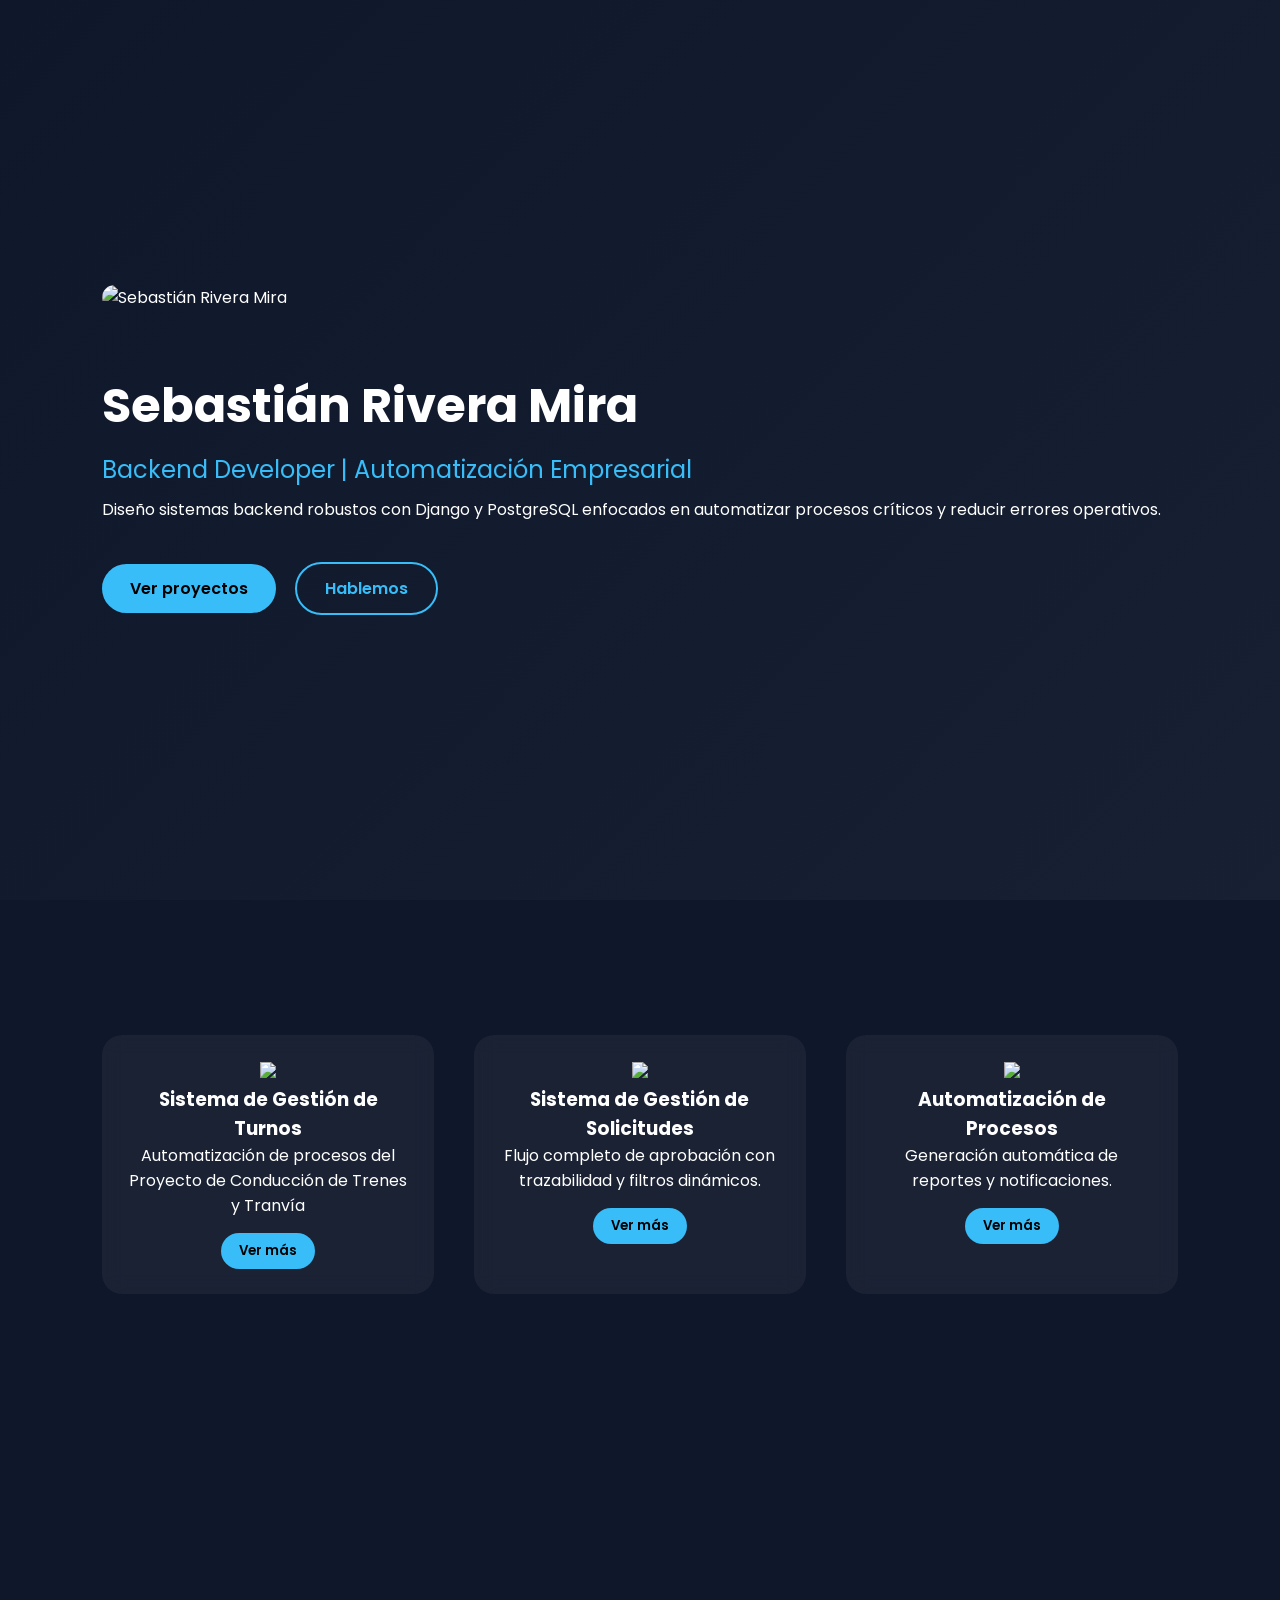
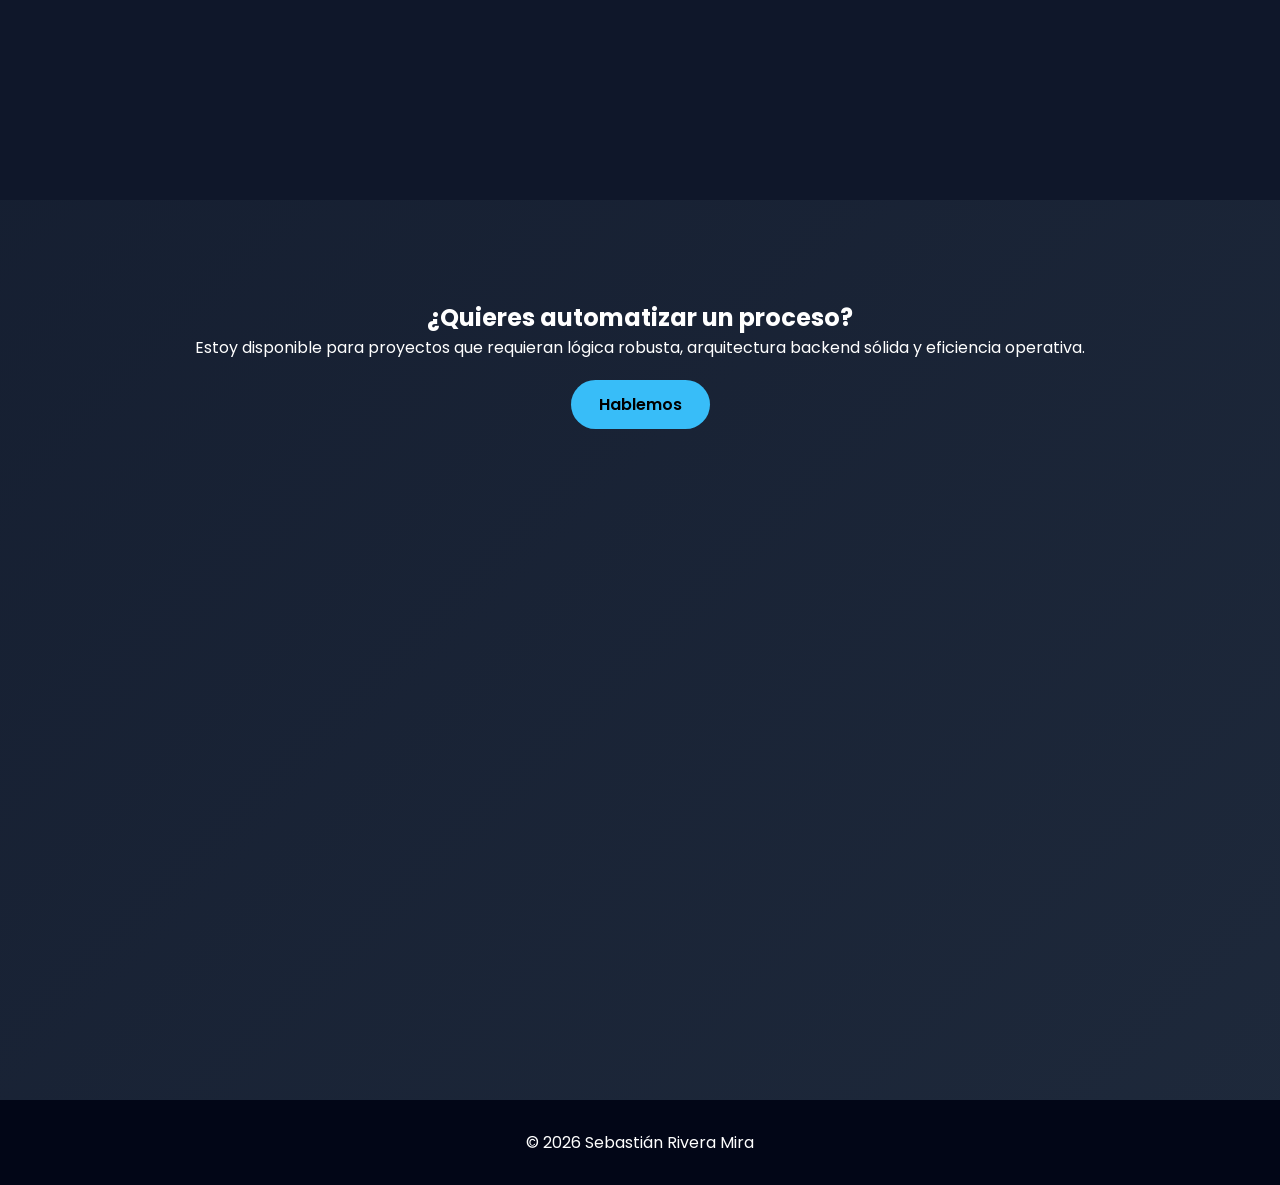
==== index.html @ 156daa4f "Cambio de descripción en los modales y nuevas images." ====
<!DOCTYPE html>
<html lang="es">
<head>
<meta charset="UTF-8">
<meta name="viewport" content="width=device-width, initial-scale=1.0">
<meta name="google" content="notranslate">
<link rel="icon" type="image/x-icon" href="https://raw.githubusercontent.com/srivera227/Portafolio/refs/heads/main/images/favicon.jpg">
<title>Sebastián Rivera Mira | Backend Developer</title>
<link href="https://fonts.googleapis.com/css2?family=Poppins:wght@300;400;600;700&display=swap" rel="stylesheet">
<link rel="stylesheet" href="style.css">
</head>
<body>

  <!-- FONDO DE PARTÍCULAS -->
<div class="particles">
  <span class="point"></span><span class="point"></span><span class="point"></span>
  <span class="point"></span><span class="point"></span><span class="point"></span>
  <span class="point"></span><span class="point"></span><span class="point"></span>
  <span class="point"></span><span class="point"></span><span class="point"></span>
  <span class="point"></span>
  
</div>


<!-- HERO -->
<section class="hero">
  <div class="hero-content">

    <div class="hero-image reveal">
      <img src="https://raw.githubusercontent.com/srivera227/Portafolio/refs/heads/main/images/fotoPerfil.jpeg" alt="Sebastián Rivera Mira">
    </div>

    <div class="hero-text reveal">
      <h1>Sebastián Rivera Mira</h1>
      <h2>Backend Developer | Automatización Empresarial</h2>

      <p>
        Diseño sistemas backend robustos con Django y PostgreSQL
        enfocados en automatizar procesos críticos y reducir errores operativos.
      </p>

      <div class="stack">
            <img src="https://upload.wikimedia.org/wikipedia/commons/thumb/c/c3/Python-logo-notext.svg/250px-Python-logo-notext.svg.png" alt="" >
            <img src="https://upload.wikimedia.org/wikipedia/en/thumb/3/30/Java_programming_language_logo.svg/250px-Java_programming_language_logo.svg.png" alt="">
           <img src="https://upload.wikimedia.org/wikipedia/commons/thumb/2/29/Postgresql_elephant.svg/960px-Postgresql_elephant.svg.png" alt="" >
            <img src="https://upload.wikimedia.org/wikipedia/commons/thumb/9/99/Unofficial_JavaScript_logo_2.svg/330px-Unofficial_JavaScript_logo_2.svg.png" alt="" >
           <img src="https://upload.wikimedia.org/wikipedia/commons/thumb/6/61/HTML5_logo_and_wordmark.svg/250px-HTML5_logo_and_wordmark.svg.png" alt="">
           <img src="https://upload.wikimedia.org/wikipedia/commons/thumb/a/ab/Official_CSS_Logo.svg/120px-Official_CSS_Logo.svg.png" alt="" >
           <img src="https://upload.wikimedia.org/wikipedia/commons/thumb/f/fa/Microsoft_Azure.svg/120px-Microsoft_Azure.svg.png" alt="" >
      </div>

      <div class="hero-buttons">
        <a href="#proyectos" class="btn">Ver proyectos</a>
        <a href="#contacto" class="btn btn-outline">Hablemos</a>
      </div>
    </div>

  </div>
</section>

<!-- PROYECTOS -->
<section id="proyectos" class="projects">
  <div class="logoFundacion">
    <img src="https://raw.githubusercontent.com/srivera227/Portafolio/refs/heads/main/images/fundacion.png" alt="">
  </div>

  <div class="projects-grid">

    <div class="project-card reveal">
      <div class="image-wrapper">
        <img src="https://raw.githubusercontent.com/srivera227/Portafolio/refs/heads/main/images/0.png">
      </div>
      <h3>Sistema de Gestión de Turnos</h3>
      <p>Automatización de procesos del Proyecto de Conducción de Trenes y Tranvía</p>
      <button class="btn-small"
        onclick="openProject1()">
        Ver más
      </button>
    </div>

    <div class="project-card reveal">
      <div class="image-wrapper">
        <img src="https://raw.githubusercontent.com/srivera227/Portafolio/refs/heads/main/images/4.png">
      </div>
      <h3>Sistema de Gestión de Solicitudes</h3>
      <p>Flujo completo de aprobación con trazabilidad y filtros dinámicos.</p>
      <button class="btn-small"
        onclick="openModal(
        'Sistema de Solicitudes Internas',
        'Plataforma con estados automatizados, historial de cambios, validaciones backend y optimización de consultas en PostgreSQL.')">
        Ver más
      </button>
    </div>

    <div class="project-card reveal">
      <div class="image-wrapper">
        <img src="https://raw.githubusercontent.com/srivera227/Portafolio/refs/heads/main/images/5.png">
      </div>
      <h3>Automatización de Procesos</h3>
      <p>Generación automática de reportes y notificaciones.</p>
      <button class="btn-small"
        onclick="openModal(
        'Automatización de Reportes',
        'Generación de archivos Excel automatizados, envío de correos masivos y notificaciones WhatsApp integradas vía API.')">
        Ver más
      </button>
    </div>

  </div>
</section>

<!-- CONTACTO -->
<section id="contacto" class="contact">
  <h2 class="reveal">¿Quieres automatizar un proceso?</h2>
  <p class="reveal">
    Estoy disponible para proyectos que requieran lógica robusta,
    arquitectura backend sólida y eficiencia operativa.
  </p>
  <a href="sbastianpp@gmail.com" class="btn reveal">Hablemos</a>
</section>

<footer>
  © 2026 Sebastián Rivera Mira
</footer>

<!-- MODAL -->
<div id="modal" class="modal">
  <div class="modal-content">
    <span class="close" onclick="closeModal()">&times;</span>
    <h3 id="modal-title"></h3>
    <p id="modal-text"></p>
  </div>
</div>

<script src="script.js"></script>
</body>
</html>
---- style.css ----
*{
  margin:0;
  padding:0;
  box-sizing:border-box;
  font-family:'Poppins',sans-serif;
}

html {
  scroll-behavior: smooth;
}

body{
  background:linear-gradient(135deg,#0f172a,#1e293b);
  color:white;
  scroll-behavior:smooth;
}

section{
    min-height: 100vh;
  /*display: flex; */
  flex-direction: column;
  justify-content: center;
  padding:100px 8%;
}

/* ================= FONDO DE PARTÍCULAS ================= */
.particles{
  position:fixed;
  inset:0;
  z-index:-1;
  overflow:hidden;
}
.particles .point{
  position:absolute;
  bottom:-10px;
  width:2px;
  height:2px;
  background:#5eafd4;
  border-radius:50%;
  opacity:.6;
  box-shadow:0 0 6px rgb(245, 243, 243);
  animation:
    floating-points linear infinite,
    starTwinkle ease-in-out infinite;
}
@keyframes floating-points{
  0%{transform:translateY(0);opacity:1}
  80%{opacity:.6}
  100%{transform:translateY(-120vh);opacity:0}
}

@keyframes starTwinkle{
  0%,100%{
    opacity:.4;
    box-shadow:
      0 0 4px rgba(255,255,255,.4);
  }
  50%{
    opacity:1;
    box-shadow:
      0 0 6px rgba(255,255,255,1),
      0 0 14px rgba(96,165,250,.8),
      0 0 22px rgba(37,99,235,.6);
  }
}
  45%{
    opacity:1;
    transform:scale(1.6);
    box-shadow:
      0 0 8px rgba(255,255,255,1),
      0 0 18px rgba(96,165,250,.9),
      0 0 28px rgba(37,99,235,.6);
  }
  100%{
    opacity:.3;
    transform:scale(.9);
    box-shadow:
      0 0 3px rgba(255,255,255,.5),
      0 0 6px rgba(96,165,250,.3);
  }
}
  50%{filter:brightness(1.8)}
}
  80%{opacity:.4}
  100%{transform:translateY(-120vh);opacity:0}
}

/* Distribución orgánica */
.particles .point:nth-child(1){left:5%;animation-duration:18s}
.particles .point:nth-child(2){left:12%;animation-duration:22s;opacity:.6}
.particles .point:nth-child(3){left:20%;animation-duration:20s}
.particles .point:nth-child(4){left:28%;animation-duration:26s;opacity:.5}
.particles .point:nth-child(5){left:35%;animation-duration:19s}
.particles .point:nth-child(6){left:42%;animation-duration:24s;opacity:.7}
.particles .point:nth-child(7){left:50%;animation-duration:21s}
.particles .point:nth-child(8){left:58%;animation-duration:27s;opacity:.6}
.particles .point:nth-child(9){left:65%;animation-duration:23s}
.particles .point:nth-child(10){left:72%;animation-duration:20s}
.particles .point:nth-child(11){left:80%;animation-duration:25s;opacity:.5}
.particles .point:nth-child(12){left:88%;animation-duration:22s}
.particles .point:nth-child(13){left:95%;animation-duration:28s;opacity:.6}

.stack {
    display: flex;
    gap: 20px;
    justify-content: left;
    align-items: center;
    margin-top: 20px;
}

.stack img {
    width: 30px;
    transition: all 0.4s ease;
    
    animation: float 3s ease-in-out infinite;
}

/* Efecto hover elegante */
.stack img:hover {
    transform: translateY(-8px) scale(1.15);
    filter: grayscale(0%);
}

/* Glow individual por tecnología */
.stack img:nth-child(1):hover {
    filter: drop-shadow(0 0 10px #3776AB); /* Python */
}

.stack img:nth-child(2):hover {
    filter: drop-shadow(0 0 10px #caa70c); /* Java */
}

.stack img:nth-child(3):hover {
    filter: drop-shadow(0 0 10px #336791); /* PostgreSQL */
}

.stack img:nth-child(4):hover {
    filter: drop-shadow(0 0 10px #dfd118); /* Javascript */
}

.stack img:nth-child(5):hover {
    filter: drop-shadow(0 0 10px #e34c26); /* HTML */
}

.stack img:nth-child(6):hover {
    filter: drop-shadow(0 0 10px #522cad); /* CSS */
}

.stack img:nth-child(7):hover {
    filter: drop-shadow(0 0 10px #7ed7dd); /* CSS */
}

/* Animación flotante suave */
@keyframes float {
    0% { transform: translateY(0px); }
    50% { transform: translateY(-5px); }
    100% { transform: translateY(0px); }
}

.hero{
  min-height:100vh;
  display:flex;
  align-items:center;
}

.hero-content{
  display:flex;
  gap:60px;
  align-items:center;
  flex-wrap:wrap;
}

.hero-image img{
  width:180px;
  border-radius:20px;
  transition:0.4s;
}

.hero-image img:hover{
  transform:scale(1.05) rotate(2deg);
}

.hero-text h1{
  font-size:48px;
}

.hero-text h2{
  margin:10px 0;
  font-weight:400;
  color:#38bdf8;
}

.btn{
  display:inline-block;
  margin-top:20px;
  padding:12px 28px;
  background:#38bdf8;
  border-radius:30px;
  color:black;
  text-decoration:none;
  font-weight:600;
  transition:0.3s;
}

.btn:hover{
  transform:translateY(-3px);
  box-shadow:0 10px 20px rgba(56,189,248,0.4);
}

.btn-outline{
  background:transparent;
  border:2px solid #38bdf8;
  color:#38bdf8;
  margin-left:15px;
}

.projects{
  background:#0f172a;
}

.logoFundacion{
  display: flex;
  justify-content: center;
  padding-bottom: 35px;
  
}

.logoFundacion img{
  width: 250px;
}

.section-title{
  text-align:center;
  margin-bottom:60px;
  font-size:36px;
}

.projects-grid{
  display:grid;
  grid-template-columns:repeat(auto-fit,minmax(280px,1fr));
  gap:40px;
}

.project-card{
  background:rgba(255,255,255,0.05);
  backdrop-filter:blur(10px);
  padding:25px;
  border-radius:20px;
  transition:0.4s;
  text-align:center;
}

.project-card:hover{
  transform:translateY(-10px);
  box-shadow:0 15px 30px rgba(0,0,0,0.4);
}

.image-wrapper{
  overflow:hidden;
  border-radius:15px;
}

.image-wrapper img{
  width:100%;
  transition:0.4s;
}

.project-card:hover img{
  transform:scale(1.1);
}

.btn-small{
  margin-top:15px;
  padding:8px 18px;
  border:none;
  background:#38bdf8;
  border-radius:20px;
  cursor:pointer;
  font-weight:600;
}

.contact{
  text-align:center;
}

footer{
  text-align:center;
  padding:30px;
  background:#020617;
}

/* FONDO OSCURO */
.modal {
  display: none;
  position: fixed;
  inset: 0;
  background: rgba(0,0,0,0);
  backdrop-filter: blur(8px);
  justify-content: center;
  align-items: center;
  z-index: 9999;
  padding: 40px;
  animation: fadeIn 0.3s ease;
}

/* CONTENIDO */
.modal-content {
  background: #0f172a;
  width: 100%;
  max-width: 900px;     /* 🔥 Ahora es grande */
  max-height: 90vh;     /* 🔥 Evita que se salga de pantalla */
  overflow-y: auto;     /* 🔥 Scroll interno si es necesario */
  padding: 40px;
  border-radius: 20px;
  position: relative;
  box-shadow: 0 20px 60px rgba(0,0,0,0.6);
  animation: scaleIn 0.3s ease;
}

/* IMÁGENES DENTRO DEL MODAL */
.modal-content img {
  width: 100%;
  border-radius: 15px;
  margin: 20px 0;
}

/* BOTÓN CERRAR */
.close {
  position: absolute;
  right: 25px;
  top: 20px;
  font-size: 28px;
  cursor: pointer;
  color: #aaa;
  transition: 0.3s;
}

.close:hover {
  color: #fff;
  transform: rotate(90deg);
}

/* ANIMACIONES */
@keyframes fadeIn {
  from {opacity:0}
  to {opacity:1}
}

@keyframes scaleIn {
  from {transform:scale(0.9); opacity:0}
  to {transform:scale(1); opacity:1}
}

.modal-gallery {
  display: grid;
  grid-template-columns: repeat(auto-fit, minmax(250px, 1fr));
  gap: 20px;
  margin-top: 20px;
}

.modal-gallery img {
  width: 100%;
  border-radius: 15px;
  cursor: pointer;
  transition: 0.4s ease;
}

.modal-gallery img:hover {
  transform: scale(1.05);
  box-shadow: 0 10px 30px rgba(0,0,0,0.5);
}

.slider {
  position: relative;
  margin-top: 25px;
  display: flex;
  align-items: center;
  justify-content: center;
}

.slider img {
  width: 100%;
  max-height: 500px;
  object-fit: contain;
  border-radius: 18px;
}

.slider button {
  position: absolute;
  background: rgba(0,0,0,0.6);
  border: none;
  color: white;
  font-size: 30px;
  padding: 10px 15px;
  cursor: pointer;
  border-radius: 50%;
  transition: 0.3s;
}

.slider button:hover {
  background: rgba(0,0,0,0.9);
}

.prev { left: 10px; }
.next { right: 10px; }
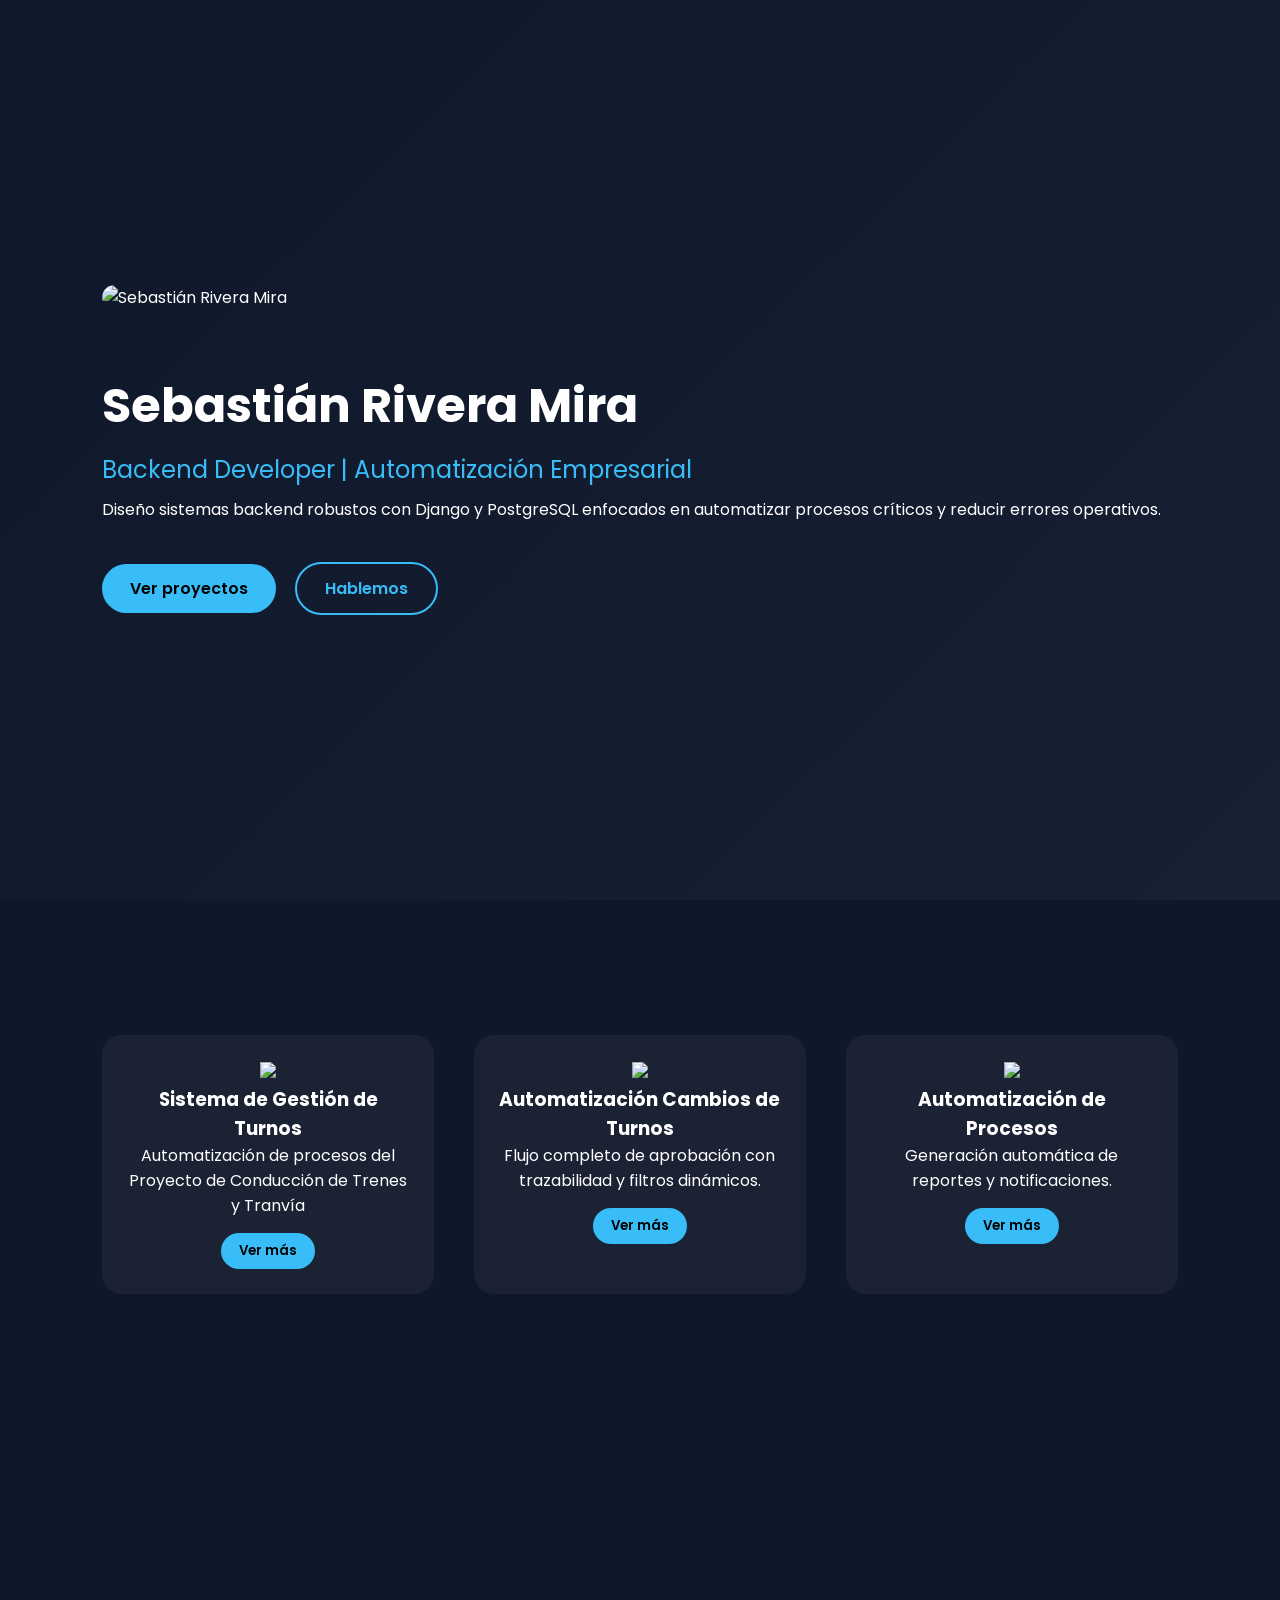
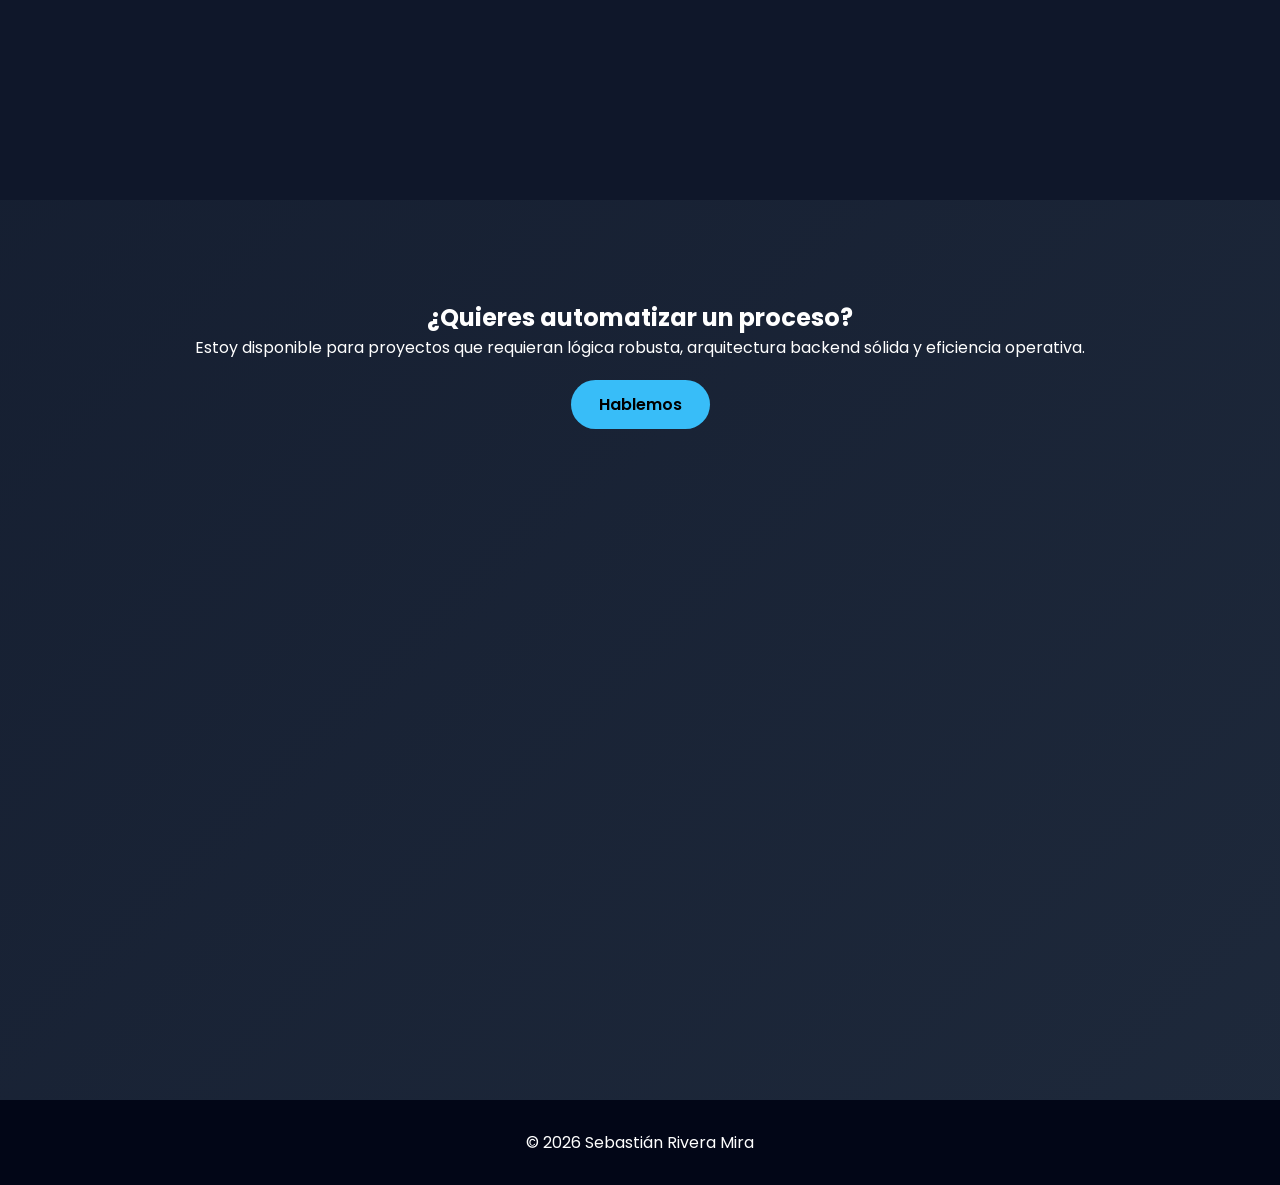
==== commit ae315835: "Cambios en la descripcion de los nuevos modales" ====
--- a/index.html
+++ b/index.html
@@ -82,12 +82,10 @@
       <div class="image-wrapper">
         <img src="https://raw.githubusercontent.com/srivera227/Portafolio/refs/heads/main/images/4.png">
       </div>
-      <h3>Sistema de Gestión de Solicitudes</h3>
+      <h3>Automatización Cambios de Turnos</h3>
       <p>Flujo completo de aprobación con trazabilidad y filtros dinámicos.</p>
       <button class="btn-small"
-        onclick="openModal(
-        'Sistema de Solicitudes Internas',
-        'Plataforma con estados automatizados, historial de cambios, validaciones backend y optimización de consultas en PostgreSQL.')">
+        onclick="openProject2()">
         Ver más
       </button>
     </div>
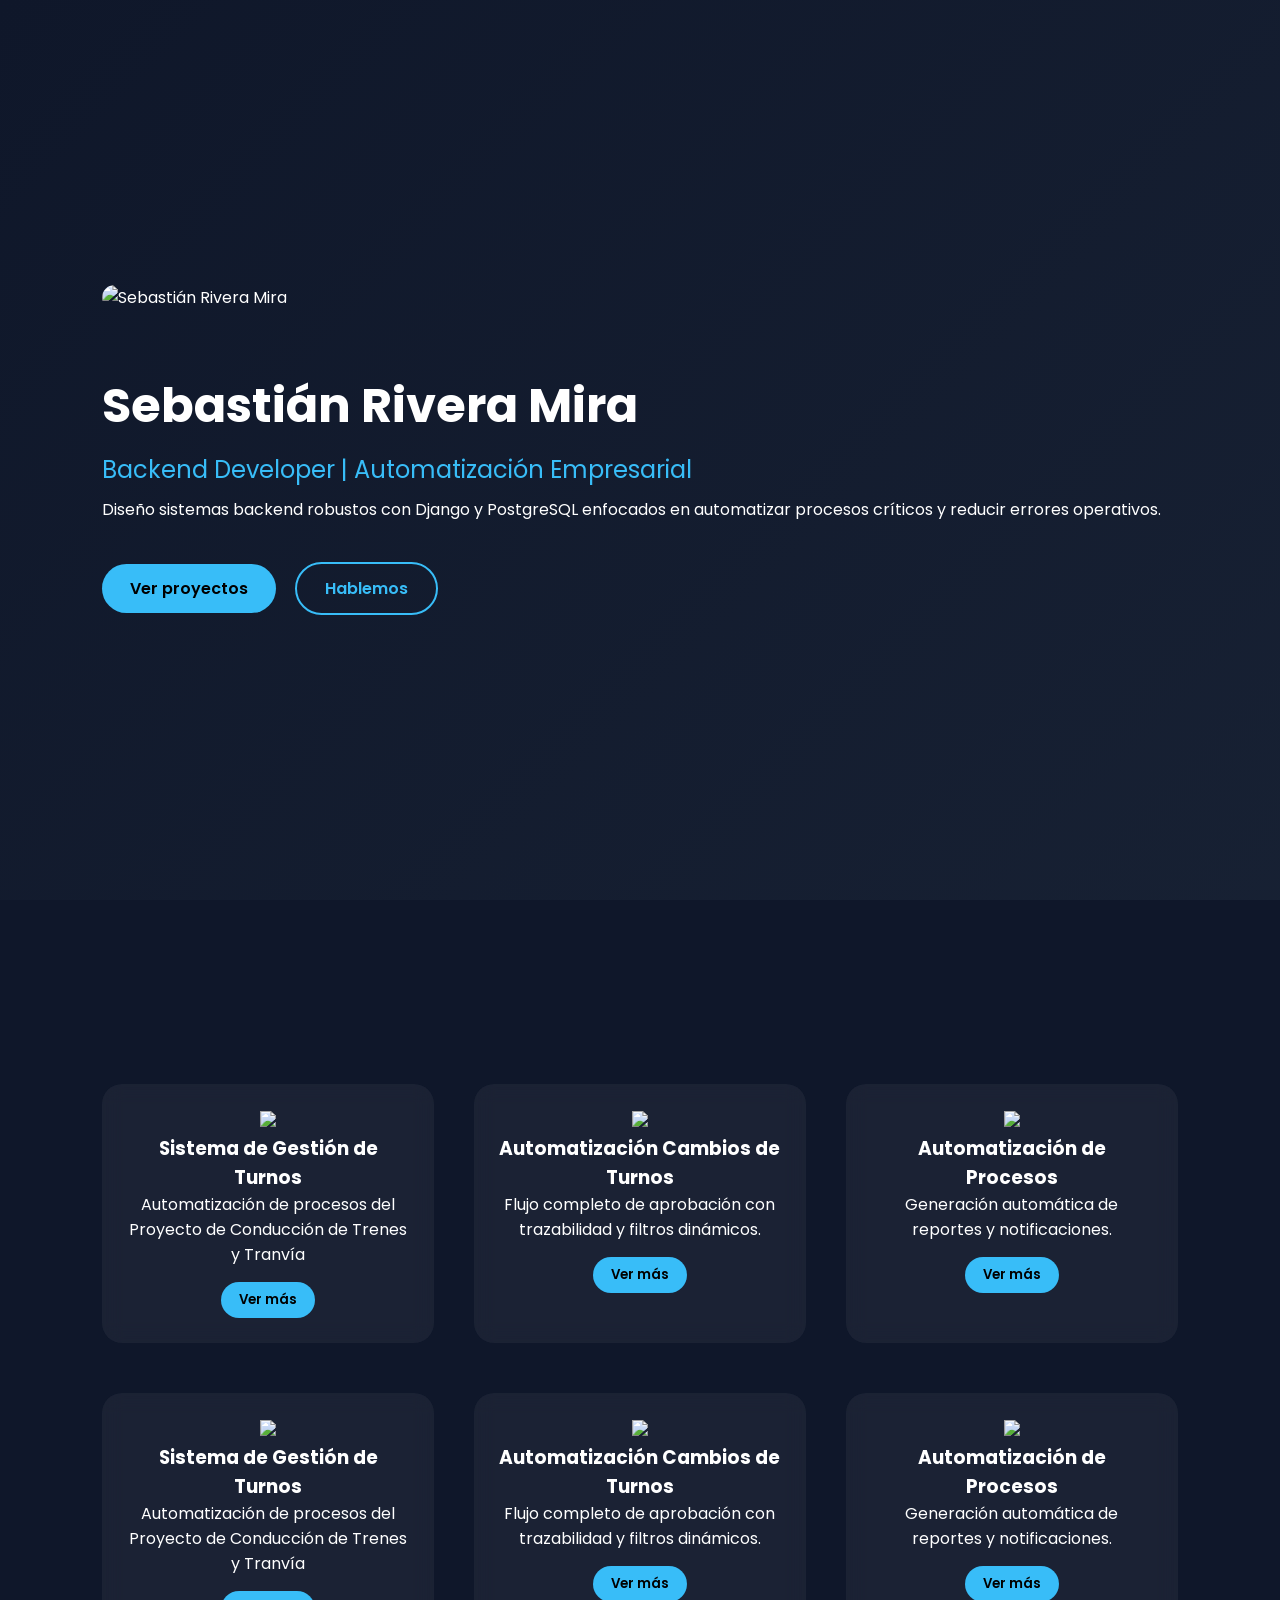
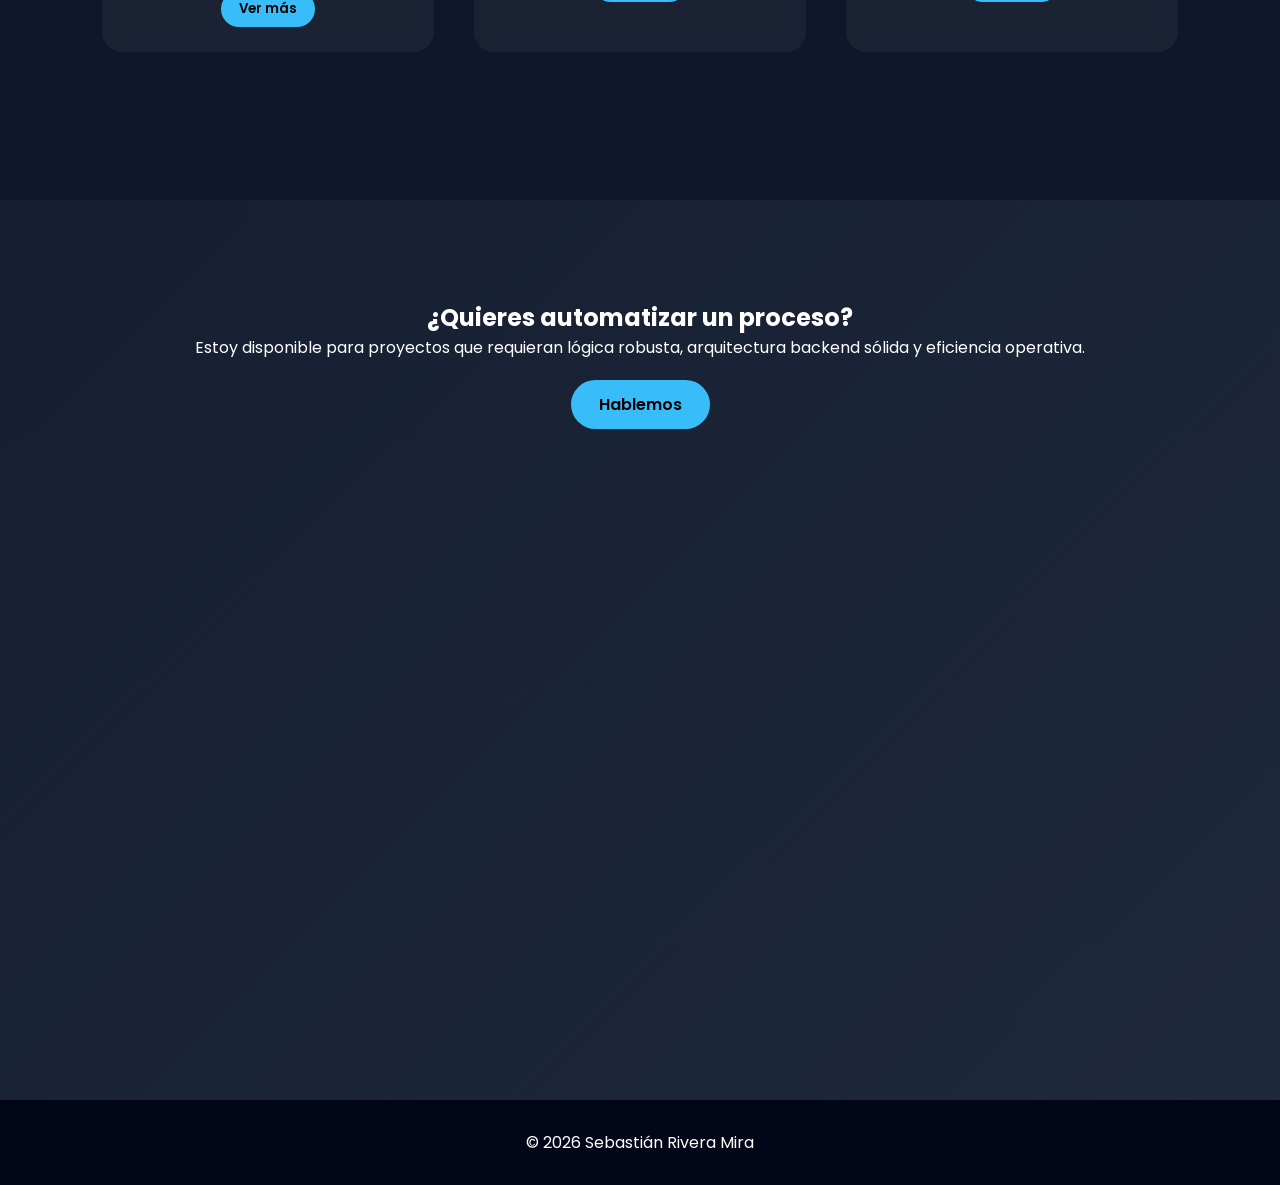
==== commit ac76136b: "Updates generals" ====
--- a/index.html
+++ b/index.html
@@ -1,135 +1,204 @@
 <!DOCTYPE html>
 <html lang="es">
+
 <head>
-<meta charset="UTF-8">
-<meta name="viewport" content="width=device-width, initial-scale=1.0">
-<meta name="google" content="notranslate">
-<link rel="icon" type="image/x-icon" href="https://raw.githubusercontent.com/srivera227/Portafolio/refs/heads/main/images/favicon.jpg">
-<title>Sebastián Rivera Mira | Backend Developer</title>
-<link href="https://fonts.googleapis.com/css2?family=Poppins:wght@300;400;600;700&display=swap" rel="stylesheet">
-<link rel="stylesheet" href="style.css">
+  <meta charset="UTF-8">
+  <meta name="viewport" content="width=device-width, initial-scale=1.0">
+  <meta name="google" content="notranslate">
+  <link rel="icon" type="image/x-icon"
+    href="https://raw.githubusercontent.com/srivera227/Portafolio/refs/heads/main/images/favicon.jpg">
+  <title>Sebastián Rivera Mira | Backend Developer</title>
+  <link href="https://fonts.googleapis.com/css2?family=Poppins:wght@300;400;600;700&display=swap" rel="stylesheet">
+  <link rel="stylesheet" href="style.css">
 </head>
+
 <body>
 
   <!-- FONDO DE PARTÍCULAS -->
-<div class="particles">
-  <span class="point"></span><span class="point"></span><span class="point"></span>
-  <span class="point"></span><span class="point"></span><span class="point"></span>
-  <span class="point"></span><span class="point"></span><span class="point"></span>
-  <span class="point"></span><span class="point"></span><span class="point"></span>
-  <span class="point"></span>
-  
-</div>
-
-
-<!-- HERO -->
-<section class="hero">
-  <div class="hero-content">
-
-    <div class="hero-image reveal">
-      <img src="https://raw.githubusercontent.com/srivera227/Portafolio/refs/heads/main/images/fotoPerfil.jpeg" alt="Sebastián Rivera Mira">
-    </div>
-
-    <div class="hero-text reveal">
-      <h1>Sebastián Rivera Mira</h1>
-      <h2>Backend Developer | Automatización Empresarial</h2>
-
-      <p>
-        Diseño sistemas backend robustos con Django y PostgreSQL
-        enfocados en automatizar procesos críticos y reducir errores operativos.
-      </p>
-
-      <div class="stack">
-            <img src="https://upload.wikimedia.org/wikipedia/commons/thumb/c/c3/Python-logo-notext.svg/250px-Python-logo-notext.svg.png" alt="" >
-            <img src="https://upload.wikimedia.org/wikipedia/en/thumb/3/30/Java_programming_language_logo.svg/250px-Java_programming_language_logo.svg.png" alt="">
-           <img src="https://upload.wikimedia.org/wikipedia/commons/thumb/2/29/Postgresql_elephant.svg/960px-Postgresql_elephant.svg.png" alt="" >
-            <img src="https://upload.wikimedia.org/wikipedia/commons/thumb/9/99/Unofficial_JavaScript_logo_2.svg/330px-Unofficial_JavaScript_logo_2.svg.png" alt="" >
-           <img src="https://upload.wikimedia.org/wikipedia/commons/thumb/6/61/HTML5_logo_and_wordmark.svg/250px-HTML5_logo_and_wordmark.svg.png" alt="">
-           <img src="https://upload.wikimedia.org/wikipedia/commons/thumb/a/ab/Official_CSS_Logo.svg/120px-Official_CSS_Logo.svg.png" alt="" >
-           <img src="https://upload.wikimedia.org/wikipedia/commons/thumb/f/fa/Microsoft_Azure.svg/120px-Microsoft_Azure.svg.png" alt="" >
-      </div>
-
-      <div class="hero-buttons">
-        <a href="#proyectos" class="btn">Ver proyectos</a>
-        <a href="#contacto" class="btn btn-outline">Hablemos</a>
-      </div>
-    </div>
+  <div class="particles">
+    <span class="point"></span><span class="point"></span><span class="point"></span>
+    <span class="point"></span><span class="point"></span><span class="point"></span>
+    <span class="point"></span><span class="point"></span><span class="point"></span>
+    <span class="point"></span><span class="point"></span><span class="point"></span>
+    <span class="point"></span>
 
   </div>
-</section>
-
-<!-- PROYECTOS -->
-<section id="proyectos" class="projects">
-  <div class="logoFundacion">
-    <img src="https://raw.githubusercontent.com/srivera227/Portafolio/refs/heads/main/images/fundacion.png" alt="">
-  </div>
-
-  <div class="projects-grid">
-
-    <div class="project-card reveal">
-      <div class="image-wrapper">
-        <img src="https://raw.githubusercontent.com/srivera227/Portafolio/refs/heads/main/images/0.png">
-      </div>
-      <h3>Sistema de Gestión de Turnos</h3>
-      <p>Automatización de procesos del Proyecto de Conducción de Trenes y Tranvía</p>
-      <button class="btn-small"
-        onclick="openProject1()">
-        Ver más
-      </button>
-    </div>
-
-    <div class="project-card reveal">
-      <div class="image-wrapper">
-        <img src="https://raw.githubusercontent.com/srivera227/Portafolio/refs/heads/main/images/4.png">
-      </div>
-      <h3>Automatización Cambios de Turnos</h3>
-      <p>Flujo completo de aprobación con trazabilidad y filtros dinámicos.</p>
-      <button class="btn-small"
-        onclick="openProject2()">
-        Ver más
-      </button>
-    </div>
-
-    <div class="project-card reveal">
-      <div class="image-wrapper">
-        <img src="https://raw.githubusercontent.com/srivera227/Portafolio/refs/heads/main/images/5.png">
-      </div>
-      <h3>Automatización de Procesos</h3>
-      <p>Generación automática de reportes y notificaciones.</p>
-      <button class="btn-small"
-        onclick="openModal(
+
+
+  <!-- HERO -->
+  <section class="hero">
+    <div class="hero-content">
+
+      <div class="hero-image reveal">
+        <img src="https://raw.githubusercontent.com/srivera227/Portafolio/refs/heads/main/images/fotoPerfil.jpeg"
+          alt="Sebastián Rivera Mira">
+      </div>
+
+      <div class="hero-text reveal">
+        <h1>Sebastián Rivera Mira</h1>
+        <h2>Backend Developer | Automatización Empresarial</h2>
+
+        <p>
+          Diseño sistemas backend robustos con Django y PostgreSQL
+          enfocados en automatizar procesos críticos y reducir errores operativos.
+        </p>
+
+        <div class="stack">
+          <img
+            src="https://upload.wikimedia.org/wikipedia/commons/thumb/c/c3/Python-logo-notext.svg/250px-Python-logo-notext.svg.png"
+            alt="">
+          <img
+            src="https://upload.wikimedia.org/wikipedia/en/thumb/3/30/Java_programming_language_logo.svg/250px-Java_programming_language_logo.svg.png"
+            alt="">
+          <img
+            src="https://upload.wikimedia.org/wikipedia/commons/thumb/2/29/Postgresql_elephant.svg/960px-Postgresql_elephant.svg.png"
+            alt="">
+          <img
+            src="https://upload.wikimedia.org/wikipedia/commons/thumb/9/99/Unofficial_JavaScript_logo_2.svg/330px-Unofficial_JavaScript_logo_2.svg.png"
+            alt="">
+          <img
+            src="https://upload.wikimedia.org/wikipedia/commons/thumb/6/61/HTML5_logo_and_wordmark.svg/250px-HTML5_logo_and_wordmark.svg.png"
+            alt="">
+          <img
+            src="https://upload.wikimedia.org/wikipedia/commons/thumb/a/ab/Official_CSS_Logo.svg/120px-Official_CSS_Logo.svg.png"
+            alt="">
+          <img
+            src="https://upload.wikimedia.org/wikipedia/commons/thumb/f/fa/Microsoft_Azure.svg/120px-Microsoft_Azure.svg.png"
+            alt="">
+        </div>
+
+        <div class="hero-buttons">
+          <a href="#proyectos" class="btn">Ver proyectos</a>
+          <a href="#contacto" class="btn btn-outline">Hablemos</a>
+        </div>
+      </div>
+
+    </div>
+  </section>
+
+  <!-- PROYECTOS -->
+  <section id="proyectos" class="projects">
+    <div>
+      <div class="logoFundacion">
+        <img src="https://raw.githubusercontent.com/srivera227/Portafolio/refs/heads/main/images/fundacion.png" alt="">
+      </div>
+
+      <div class="projects-grid">
+        <div class="project-card reveal">
+          <div class="image-wrapper">
+            <img
+              src="https://raw.githubusercontent.com/srivera227/Portafolio/refs/heads/main/images/dashboard_general.png">
+          </div>
+          <h3>Sistema de Gestión de Turnos</h3>
+          <p>Automatización de procesos del Proyecto de Conducción de Trenes y Tranvía</p>
+          <button class="btn-small" onclick="openProject1()">
+            Ver más
+          </button>
+        </div>
+
+        <div class="project-card reveal">
+          <div class="image-wrapper">
+            <img src="https://raw.githubusercontent.com/srivera227/Portafolio/refs/heads/main/images/4.png">
+          </div>
+          <h3>Automatización Cambios de Turnos</h3>
+          <p>Flujo completo de aprobación con trazabilidad y filtros dinámicos.</p>
+          <button class="btn-small" onclick="openProject2()">
+            Ver más
+          </button>
+        </div>
+
+        <div class="project-card reveal">
+          <div class="image-wrapper">
+            <img src="https://raw.githubusercontent.com/srivera227/Portafolio/refs/heads/main/images/7.png">
+          </div>
+          <h3>Automatización de Procesos</h3>
+          <p>Generación automática de reportes y notificaciones.</p>
+          <button class="btn-small"
+            onclick="openModal(
         'Automatización de Reportes',
         'Generación de archivos Excel automatizados, envío de correos masivos y notificaciones WhatsApp integradas vía API.')">
-        Ver más
-      </button>
-    </div>
-
+            Ver más
+          </button>
+        </div>
+
+      </div>
+    </div>
+
+    <div>
+      <div class="logoFundacion">
+        <img
+          src="https://raw.githubusercontent.com/srivera227/Portafolio/3109580ffb5d2c89e418d45ea850dec8afcb7ef6/images/logo_analytix.png"
+          alt="">
+      </div>
+
+      <div class="projects-grid">
+        <div class="project-card reveal">
+          <div class="image-wrapper">
+            <img src="https://raw.githubusercontent.com/srivera227/Portafolio/refs/heads/main/images/0.png">
+          </div>
+          <h3>Sistema de Gestión de Turnos</h3>
+          <p>Automatización de procesos del Proyecto de Conducción de Trenes y Tranvía</p>
+          <button class="btn-small" onclick="openProject1()">
+            Ver más
+          </button>
+        </div>
+
+        <div class="project-card reveal">
+          <div class="image-wrapper">
+            <img src="https://raw.githubusercontent.com/srivera227/Portafolio/refs/heads/main/images/4.png">
+          </div>
+          <h3>Automatización Cambios de Turnos</h3>
+          <p>Flujo completo de aprobación con trazabilidad y filtros dinámicos.</p>
+          <button class="btn-small" onclick="openProject2()">
+            Ver más
+          </button>
+        </div>
+
+        <div class="project-card reveal">
+          <div class="image-wrapper">
+            <img src="https://raw.githubusercontent.com/srivera227/Portafolio/refs/heads/main/images/7.png">
+          </div>
+          <h3>Automatización de Procesos</h3>
+          <p>Generación automática de reportes y notificaciones.</p>
+          <button class="btn-small"
+            onclick="openModal(
+        'Automatización de Reportes',
+        'Generación de archivos Excel automatizados, envío de correos masivos y notificaciones WhatsApp integradas vía API.')">
+            Ver más
+          </button>
+        </div>
+
+      </div>
+    </div>
+
+
+  </section>
+
+
+  <!-- CONTACTO -->
+  <section id="contacto" class="contact">
+    <h2 class="reveal">¿Quieres automatizar un proceso?</h2>
+    <p class="reveal">
+      Estoy disponible para proyectos que requieran lógica robusta,
+      arquitectura backend sólida y eficiencia operativa.
+    </p>
+    <a href="sbastianpp@gmail.com" class="btn reveal">Hablemos</a>
+  </section>
+
+  <footer>
+    © 2026 Sebastián Rivera Mira
+  </footer>
+
+  <!-- MODAL -->
+  <div id="modal" class="modal">
+    <div class="modal-content">
+      <span class="close" onclick="closeModal()">&times;</span>
+      <h3 id="modal-title"></h3>
+      <p id="modal-text"></p>
+    </div>
   </div>
-</section>
-
-<!-- CONTACTO -->
-<section id="contacto" class="contact">
-  <h2 class="reveal">¿Quieres automatizar un proceso?</h2>
-  <p class="reveal">
-    Estoy disponible para proyectos que requieran lógica robusta,
-    arquitectura backend sólida y eficiencia operativa.
-  </p>
-  <a href="sbastianpp@gmail.com" class="btn reveal">Hablemos</a>
-</section>
-
-<footer>
-  © 2026 Sebastián Rivera Mira
-</footer>
-
-<!-- MODAL -->
-<div id="modal" class="modal">
-  <div class="modal-content">
-    <span class="close" onclick="closeModal()">&times;</span>
-    <h3 id="modal-title"></h3>
-    <p id="modal-text"></p>
-  </div>
-</div>
-
-<script src="script.js"></script>
+
+  <script src="script.js"></script>
 </body>
+
 </html>
--- a/style.css
+++ b/style.css
@@ -215,6 +215,8 @@
 }
 
 .projects{
+  display: flex;
+  gap: 15px;
   background:#0f172a;
 }
 
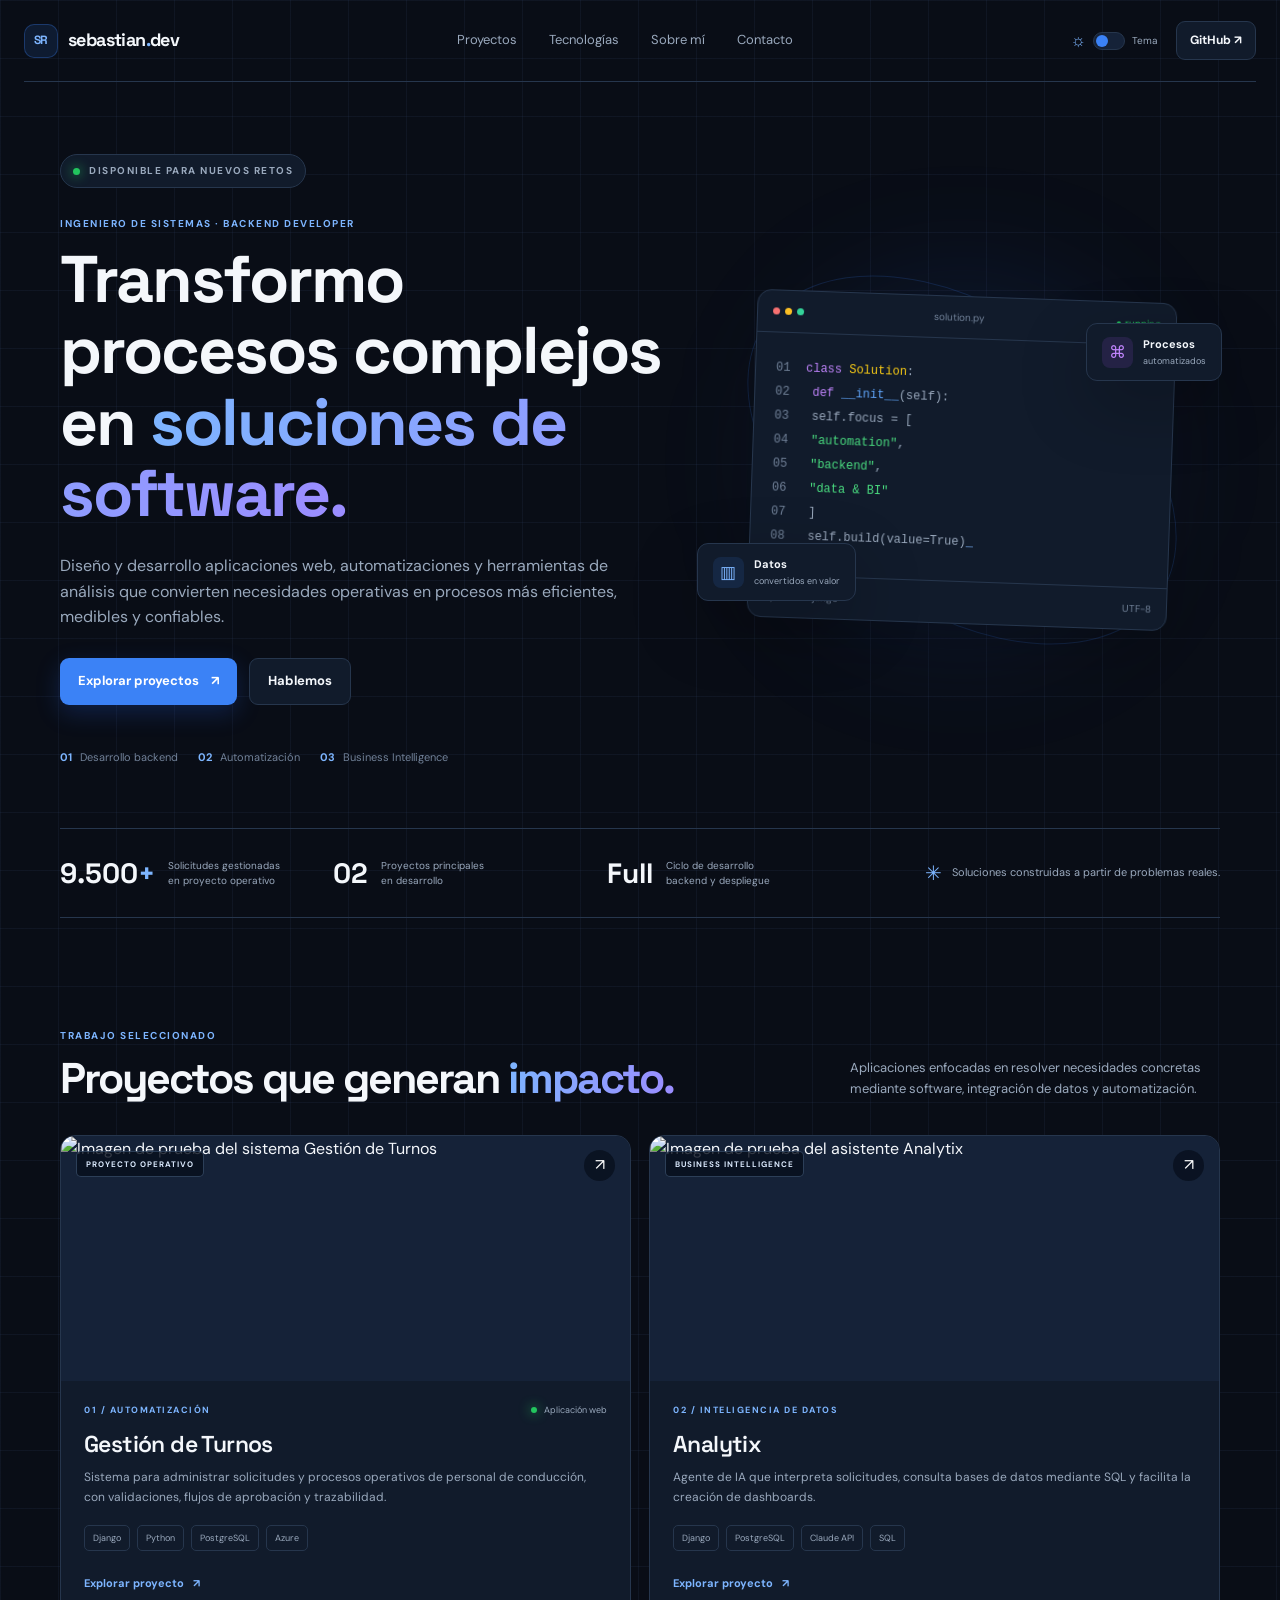
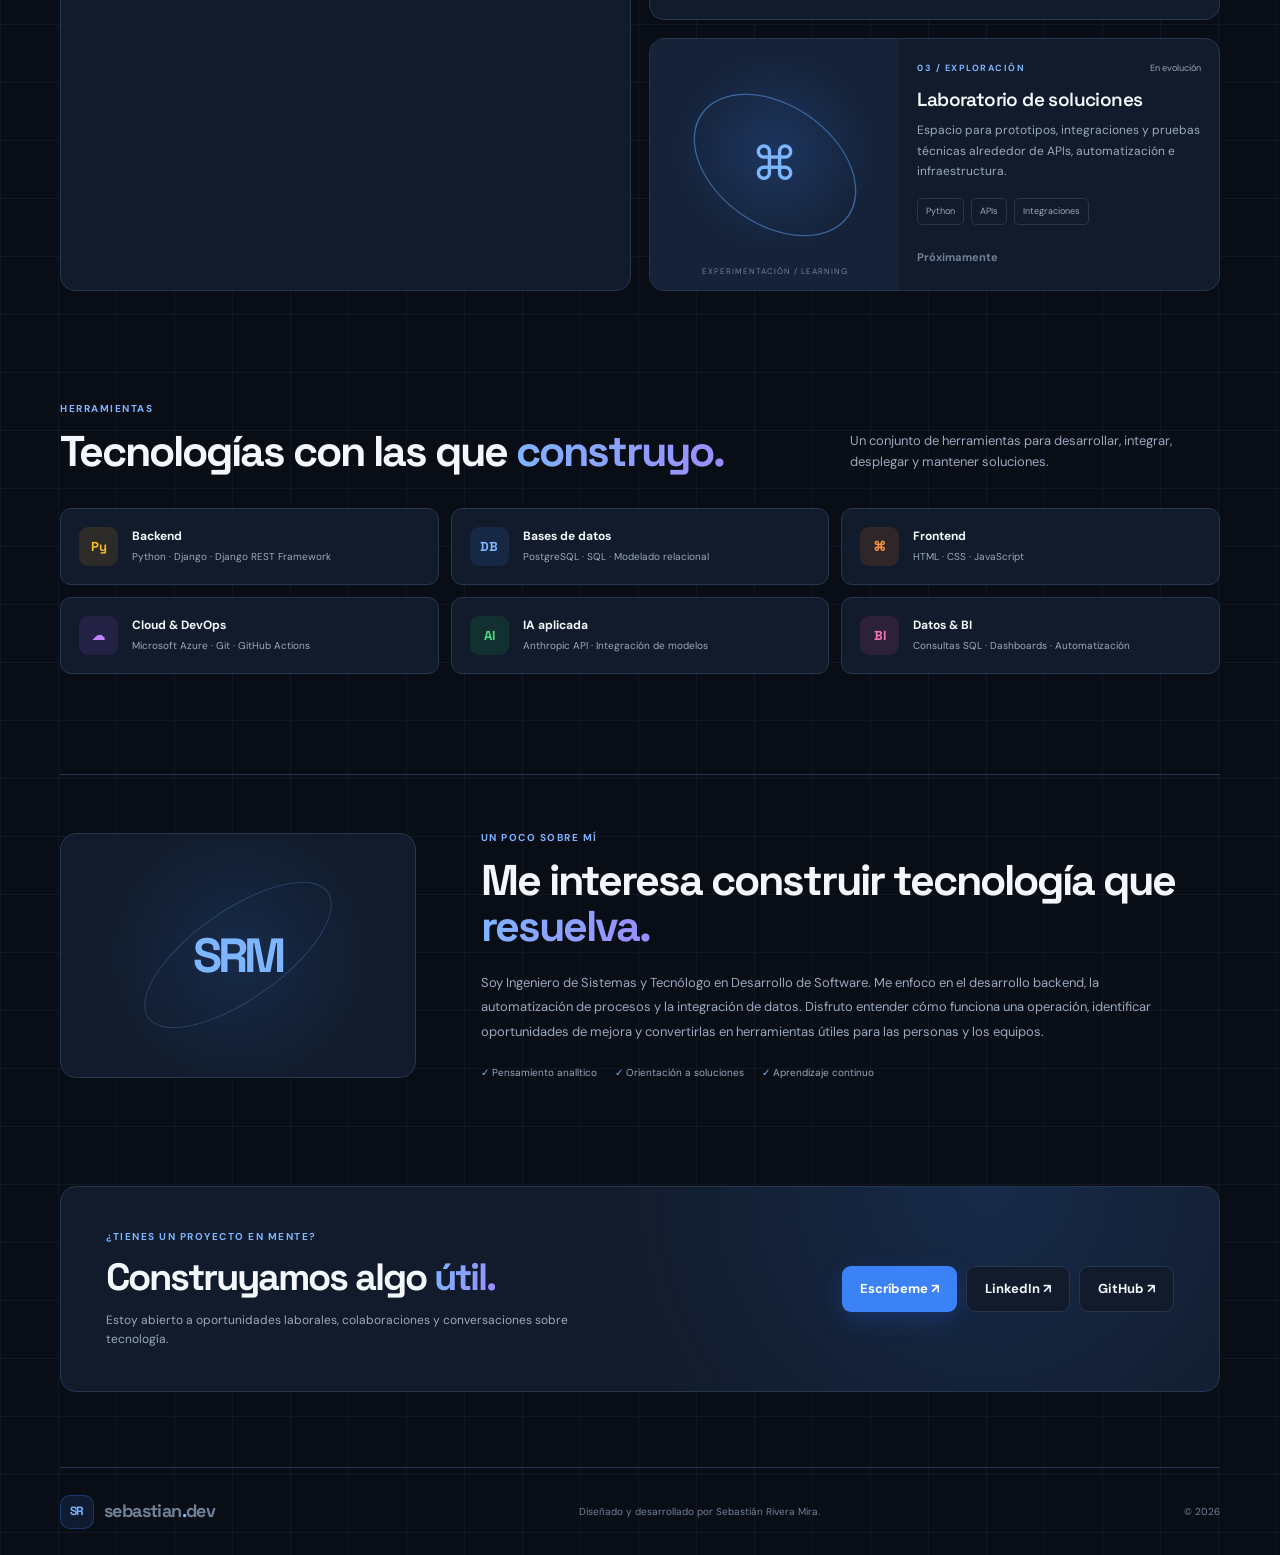
==== commit c181de83: "Changes styles generals" ====
--- a/index.html
+++ b/index.html
@@ -1,204 +1,130 @@
 <!DOCTYPE html>
 <html lang="es">
-
 <head>
   <meta charset="UTF-8">
   <meta name="viewport" content="width=device-width, initial-scale=1.0">
-  <meta name="google" content="notranslate">
-  <link rel="icon" type="image/x-icon"
-    href="https://raw.githubusercontent.com/srivera227/Portafolio/refs/heads/main/images/favicon.jpg">
-  <title>Sebastián Rivera Mira | Backend Developer</title>
-  <link href="https://fonts.googleapis.com/css2?family=Poppins:wght@300;400;600;700&display=swap" rel="stylesheet">
-  <link rel="stylesheet" href="style.css">
+  <meta name="description" content="Portafolio de Sebastián Rivera Mira, Ingeniero de Sistemas y Backend Developer. Proyectos de automatización, desarrollo web y Business Intelligence.">
+  <meta name="theme-color" content="#090d16">
+  <title>Sebastián Rivera Mira | Ingeniero de Sistemas</title>
+  <link rel="preconnect" href="https://fonts.googleapis.com">
+  <link rel="preconnect" href="https://fonts.gstatic.com" crossorigin>
+  <link href="https://fonts.googleapis.com/css2?family=DM+Sans:wght@400;500;600;700&family=Space+Grotesk:wght@500;600;700&display=swap" rel="stylesheet">
+  <link rel="stylesheet" href="css/variables.css">
+  <link rel="stylesheet" href="css/main.css">
+  <link rel="stylesheet" href="css/components.css">
+  <link rel="stylesheet" href="css/responsive.css">
 </head>
+<body>
+  <input class="theme-toggle-input" type="checkbox" id="theme-toggle" aria-label="Cambiar entre tema oscuro y claro">
+  <div class="site-shell">
+    <header class="site-header">
+      <a class="brand" href="index.html" aria-label="Ir al inicio"><span class="brand-mark">SR</span><span>sebastian<span class="brand-dot">.</span>dev</span></a>
+      <nav class="main-nav" aria-label="Navegación principal">
+        <a href="#proyectos">Proyectos</a><a href="#tecnologias">Tecnologías</a><a href="#sobre-mi">Sobre mí</a><a href="#contacto">Contacto</a>
+      </nav>
+      <div class="header-actions">
+        <label class="theme-switch" for="theme-toggle" title="Cambiar tema"><span class="theme-icon">☼</span><span class="switch-track"><span class="switch-thumb"></span></span><span class="theme-label">Tema</span></label>
+        <a class="button button-small button-outline" href="https://github.com/srivera227" target="_blank" rel="noopener">GitHub ↗</a>
+      </div>
+    </header>
 
-<body>
+    <main>
+      <section class="hero section-wrap">
+        <div class="hero-copy">
+          <div class="eyebrow"><span class="status-dot"></span> DISPONIBLE PARA NUEVOS RETOS</div>
+          <p class="hero-kicker">INGENIERO DE SISTEMAS · BACKEND DEVELOPER</p>
+          <h1>Transformo procesos complejos en <span class="gradient-text">soluciones de software.</span></h1>
+          <p class="hero-description">Diseño y desarrollo aplicaciones web, automatizaciones y herramientas de análisis que convierten necesidades operativas en procesos más eficientes, medibles y confiables.</p>
+          <div class="hero-actions"><a class="button button-primary" href="#proyectos">Explorar proyectos <span>↗</span></a><a class="button button-ghost" href="#contacto">Hablemos</a></div>
+          <div class="hero-meta"><span><b>01</b> Desarrollo backend</span><span><b>02</b> Automatización</span><span><b>03</b> Business Intelligence</span></div>
+        </div>
+        <div class="hero-visual">
+          <div class="visual-glow"></div>
+          <div class="code-window">
+            <div class="window-top"><div class="window-dots"><i></i><i></i><i></i></div><span>solution.py</span><span class="window-status">● running</span></div>
+            <div class="code-lines">
+              <p><span class="line-no">01</span><span class="code-purple">class</span> <span class="code-yellow">Solution</span>:</p>
+              <p><span class="line-no">02</span>  <span class="code-purple">def</span> <span class="code-blue">__init__</span>(self):</p>
+              <p><span class="line-no">03</span>    self.focus = [</p>
+              <p><span class="line-no">04</span>      <span class="code-green">"automation"</span>,</p>
+              <p><span class="line-no">05</span>      <span class="code-green">"backend"</span>,</p>
+              <p><span class="line-no">06</span>      <span class="code-green">"data & BI"</span></p>
+              <p><span class="line-no">07</span>    ]</p>
+              <p><span class="line-no">08</span>    self.build(value=True)<span class="cursor">_</span></p>
+            </div>
+            <div class="window-footer"><span>Python · Django</span><span>UTF-8</span></div>
+          </div>
+          <div class="floating-card floating-card-one"><span class="float-icon">⌘</span><div><strong>Procesos</strong><small>automatizados</small></div></div>
+          <div class="floating-card floating-card-two"><span class="float-icon float-icon-blue">▥</span><div><strong>Datos</strong><small>convertidos en valor</small></div></div>
+          <div class="hero-orbit orbit-one"></div><div class="hero-orbit orbit-two"></div>
+        </div>
+      </section>
 
-  <!-- FONDO DE PARTÍCULAS -->
-  <div class="particles">
-    <span class="point"></span><span class="point"></span><span class="point"></span>
-    <span class="point"></span><span class="point"></span><span class="point"></span>
-    <span class="point"></span><span class="point"></span><span class="point"></span>
-    <span class="point"></span><span class="point"></span><span class="point"></span>
-    <span class="point"></span>
+      <section class="quick-stats section-wrap">
+        <div class="stat-item"><strong>9.500<span>+</span></strong><span>Solicitudes gestionadas<br>en proyecto operativo</span></div>
+        <div class="stat-item"><strong>02</strong><span>Proyectos principales<br>en desarrollo</span></div>
+        <div class="stat-item"><strong>Full</strong><span>Ciclo de desarrollo<br>backend y despliegue</span></div>
+        <div class="stat-note"><span class="mini-spark">✳</span> Soluciones construidas a partir de problemas reales.</div>
+      </section>
 
+      <section class="section-wrap projects-section" id="proyectos">
+        <div class="section-heading"><div><p class="section-label">TRABAJO SELECCIONADO</p><h2>Proyectos que generan <span class="gradient-text">impacto.</span></h2></div><p class="section-intro">Aplicaciones enfocadas en resolver necesidades concretas mediante software, integración de datos y automatización.</p></div>
+        <div class="project-grid">
+          <article class="project-card project-featured">
+            <a class="project-image-link" href="proyectos/gestion-turnos.html" aria-label="Ver detalle de Gestión de Turnos">
+              <img src="https://raw.githubusercontent.com/srivera227/Portafolio/refs/heads/main/images/dashboard_general.png" alt="Imagen de prueba del sistema Gestión de Turnos">
+              <span class="image-tag">PROYECTO OPERATIVO</span><span class="image-open">↗</span>
+            </a>
+            <div class="project-content"><div class="project-topline"><span class="project-number">01 / AUTOMATIZACIÓN</span><span class="project-state"><i></i> Aplicación web</span></div>
+              <h3>Gestión de Turnos</h3><p class="project-summary">Sistema para administrar solicitudes y procesos operativos de personal de conducción, con validaciones, flujos de aprobación y trazabilidad.</p>
+              <div class="tag-list"><span>Django</span><span>Python</span><span>PostgreSQL</span><span>Azure</span></div>
+              <a class="text-link" href="proyectos/gestion-turnos.html">Explorar proyecto <span>↗</span></a>
+            </div>
+          </article>
+          <article class="project-card">
+            <a class="project-image-link" href="proyectos/analytix.html" aria-label="Ver detalle de Analytix">
+              <img src="assets/images/analytix/portada.svg" alt="Imagen de prueba del asistente Analytix">
+              <span class="image-tag">BUSINESS INTELLIGENCE</span><span class="image-open">↗</span>
+            </a>
+            <div class="project-content"><div class="project-topline"><span class="project-number">02 / INTELIGENCIA DE DATOS</span></div>
+              <h3>Analytix</h3><p class="project-summary">Agente de IA que interpreta solicitudes, consulta bases de datos mediante SQL y facilita la creación de dashboards.</p>
+              <div class="tag-list"><span>Django</span><span>PostgreSQL</span><span>Claude API</span><span>SQL</span></div>
+              <a class="text-link" href="proyectos/analytix.html">Explorar proyecto <span>↗</span></a>
+            </div>
+          </article>
+          <article class="project-card project-lab">
+            <div class="lab-visual"><span class="lab-orbit"></span><span class="lab-symbol">⌘</span><span class="lab-caption">EXPERIMENTACIÓN / LEARNING</span></div>
+            <div class="project-content"><div class="project-topline"><span class="project-number">03 / EXPLORACIÓN</span><span class="project-state">En evolución</span></div>
+              <h3>Laboratorio de soluciones</h3><p class="project-summary">Espacio para prototipos, integraciones y pruebas técnicas alrededor de APIs, automatización e infraestructura.</p>
+              <div class="tag-list"><span>Python</span><span>APIs</span><span>Integraciones</span></div>
+              <span class="text-link text-muted">Próximamente</span>
+            </div>
+          </article>
+        </div>
+      </section>
+
+      <section class="section-wrap tech-section" id="tecnologias">
+        <div class="section-heading"><div><p class="section-label">HERRAMIENTAS</p><h2>Tecnologías con las que <span class="gradient-text">construyo.</span></h2></div><p class="section-intro">Un conjunto de herramientas para desarrollar, integrar, desplegar y mantener soluciones.</p></div>
+        <div class="tech-grid">
+          <article class="tech-card"><span class="tech-icon">Py</span><div><h3>Backend</h3><p>Python · Django · Django REST Framework</p></div></article>
+          <article class="tech-card"><span class="tech-icon tech-icon-blue">DB</span><div><h3>Bases de datos</h3><p>PostgreSQL · SQL · Modelado relacional</p></div></article>
+          <article class="tech-card"><span class="tech-icon tech-icon-orange">⌘</span><div><h3>Frontend</h3><p>HTML · CSS · JavaScript</p></div></article>
+          <article class="tech-card"><span class="tech-icon tech-icon-violet">☁</span><div><h3>Cloud & DevOps</h3><p>Microsoft Azure · Git · GitHub Actions</p></div></article>
+          <article class="tech-card"><span class="tech-icon tech-icon-green">AI</span><div><h3>IA aplicada</h3><p>Anthropic API · Integración de modelos</p></div></article>
+          <article class="tech-card"><span class="tech-icon tech-icon-pink">BI</span><div><h3>Datos & BI</h3><p>Consultas SQL · Dashboards · Automatización</p></div></article>
+        </div>
+      </section>
+
+      <section class="about-section section-wrap" id="sobre-mi">
+        <div class="about-mark"><span>SRM</span><i></i></div>
+        <div class="about-copy"><p class="section-label">UN POCO SOBRE MÍ</p><h2>Me interesa construir tecnología que <span class="gradient-text">resuelva.</span></h2><p>Soy Ingeniero de Sistemas y Tecnólogo en Desarrollo de Software. Me enfoco en el desarrollo backend, la automatización de procesos y la integración de datos. Disfruto entender cómo funciona una operación, identificar oportunidades de mejora y convertirlas en herramientas útiles para las personas y los equipos.</p><div class="about-points"><span>✓ Pensamiento analítico</span><span>✓ Orientación a soluciones</span><span>✓ Aprendizaje continuo</span></div></div>
+      </section>
+
+      <section class="contact-section section-wrap" id="contacto">
+        <div class="contact-panel"><div><p class="section-label">¿TIENES UN PROYECTO EN MENTE?</p><h2>Construyamos algo <span class="gradient-text">útil.</span></h2><p>Estoy abierto a oportunidades laborales, colaboraciones y conversaciones sobre tecnología.</p></div><div class="contact-actions"><a class="button button-primary" href="mailto:TU_CORREO@EJEMPLO.COM">Escríbeme ↗</a><a class="button button-outline" href="https://www.linkedin.com/" target="_blank" rel="noopener">LinkedIn ↗</a><a class="button button-outline" href="https://github.com/srivera227" target="_blank" rel="noopener">GitHub ↗</a></div></div>
+      </section>
+    </main>
+    <footer class="site-footer section-wrap"><a class="brand" href="index.html"><span class="brand-mark">SR</span><span>sebastian<span class="brand-dot">.</span>dev</span></a><span>Diseñado y desarrollado por Sebastián Rivera Mira.</span><span>© 2026</span></footer>
   </div>
-
-
-  <!-- HERO -->
-  <section class="hero">
-    <div class="hero-content">
-
-      <div class="hero-image reveal">
-        <img src="https://raw.githubusercontent.com/srivera227/Portafolio/refs/heads/main/images/fotoPerfil.jpeg"
-          alt="Sebastián Rivera Mira">
-      </div>
-
-      <div class="hero-text reveal">
-        <h1>Sebastián Rivera Mira</h1>
-        <h2>Backend Developer | Automatización Empresarial</h2>
-
-        <p>
-          Diseño sistemas backend robustos con Django y PostgreSQL
-          enfocados en automatizar procesos críticos y reducir errores operativos.
-        </p>
-
-        <div class="stack">
-          <img
-            src="https://upload.wikimedia.org/wikipedia/commons/thumb/c/c3/Python-logo-notext.svg/250px-Python-logo-notext.svg.png"
-            alt="">
-          <img
-            src="https://upload.wikimedia.org/wikipedia/en/thumb/3/30/Java_programming_language_logo.svg/250px-Java_programming_language_logo.svg.png"
-            alt="">
-          <img
-            src="https://upload.wikimedia.org/wikipedia/commons/thumb/2/29/Postgresql_elephant.svg/960px-Postgresql_elephant.svg.png"
-            alt="">
-          <img
-            src="https://upload.wikimedia.org/wikipedia/commons/thumb/9/99/Unofficial_JavaScript_logo_2.svg/330px-Unofficial_JavaScript_logo_2.svg.png"
-            alt="">
-          <img
-            src="https://upload.wikimedia.org/wikipedia/commons/thumb/6/61/HTML5_logo_and_wordmark.svg/250px-HTML5_logo_and_wordmark.svg.png"
-            alt="">
-          <img
-            src="https://upload.wikimedia.org/wikipedia/commons/thumb/a/ab/Official_CSS_Logo.svg/120px-Official_CSS_Logo.svg.png"
-            alt="">
-          <img
-            src="https://upload.wikimedia.org/wikipedia/commons/thumb/f/fa/Microsoft_Azure.svg/120px-Microsoft_Azure.svg.png"
-            alt="">
-        </div>
-
-        <div class="hero-buttons">
-          <a href="#proyectos" class="btn">Ver proyectos</a>
-          <a href="#contacto" class="btn btn-outline">Hablemos</a>
-        </div>
-      </div>
-
-    </div>
-  </section>
-
-  <!-- PROYECTOS -->
-  <section id="proyectos" class="projects">
-    <div>
-      <div class="logoFundacion">
-        <img src="https://raw.githubusercontent.com/srivera227/Portafolio/refs/heads/main/images/fundacion.png" alt="">
-      </div>
-
-      <div class="projects-grid">
-        <div class="project-card reveal">
-          <div class="image-wrapper">
-            <img
-              src="https://raw.githubusercontent.com/srivera227/Portafolio/refs/heads/main/images/dashboard_general.png">
-          </div>
-          <h3>Sistema de Gestión de Turnos</h3>
-          <p>Automatización de procesos del Proyecto de Conducción de Trenes y Tranvía</p>
-          <button class="btn-small" onclick="openProject1()">
-            Ver más
-          </button>
-        </div>
-
-        <div class="project-card reveal">
-          <div class="image-wrapper">
-            <img src="https://raw.githubusercontent.com/srivera227/Portafolio/refs/heads/main/images/4.png">
-          </div>
-          <h3>Automatización Cambios de Turnos</h3>
-          <p>Flujo completo de aprobación con trazabilidad y filtros dinámicos.</p>
-          <button class="btn-small" onclick="openProject2()">
-            Ver más
-          </button>
-        </div>
-
-        <div class="project-card reveal">
-          <div class="image-wrapper">
-            <img src="https://raw.githubusercontent.com/srivera227/Portafolio/refs/heads/main/images/7.png">
-          </div>
-          <h3>Automatización de Procesos</h3>
-          <p>Generación automática de reportes y notificaciones.</p>
-          <button class="btn-small"
-            onclick="openModal(
-        'Automatización de Reportes',
-        'Generación de archivos Excel automatizados, envío de correos masivos y notificaciones WhatsApp integradas vía API.')">
-            Ver más
-          </button>
-        </div>
-
-      </div>
-    </div>
-
-    <div>
-      <div class="logoFundacion">
-        <img
-          src="https://raw.githubusercontent.com/srivera227/Portafolio/3109580ffb5d2c89e418d45ea850dec8afcb7ef6/images/logo_analytix.png"
-          alt="">
-      </div>
-
-      <div class="projects-grid">
-        <div class="project-card reveal">
-          <div class="image-wrapper">
-            <img src="https://raw.githubusercontent.com/srivera227/Portafolio/refs/heads/main/images/0.png">
-          </div>
-          <h3>Sistema de Gestión de Turnos</h3>
-          <p>Automatización de procesos del Proyecto de Conducción de Trenes y Tranvía</p>
-          <button class="btn-small" onclick="openProject1()">
-            Ver más
-          </button>
-        </div>
-
-        <div class="project-card reveal">
-          <div class="image-wrapper">
-            <img src="https://raw.githubusercontent.com/srivera227/Portafolio/refs/heads/main/images/4.png">
-          </div>
-          <h3>Automatización Cambios de Turnos</h3>
-          <p>Flujo completo de aprobación con trazabilidad y filtros dinámicos.</p>
-          <button class="btn-small" onclick="openProject2()">
-            Ver más
-          </button>
-        </div>
-
-        <div class="project-card reveal">
-          <div class="image-wrapper">
-            <img src="https://raw.githubusercontent.com/srivera227/Portafolio/refs/heads/main/images/7.png">
-          </div>
-          <h3>Automatización de Procesos</h3>
-          <p>Generación automática de reportes y notificaciones.</p>
-          <button class="btn-small"
-            onclick="openModal(
-        'Automatización de Reportes',
-        'Generación de archivos Excel automatizados, envío de correos masivos y notificaciones WhatsApp integradas vía API.')">
-            Ver más
-          </button>
-        </div>
-
-      </div>
-    </div>
-
-
-  </section>
-
-
-  <!-- CONTACTO -->
-  <section id="contacto" class="contact">
-    <h2 class="reveal">¿Quieres automatizar un proceso?</h2>
-    <p class="reveal">
-      Estoy disponible para proyectos que requieran lógica robusta,
-      arquitectura backend sólida y eficiencia operativa.
-    </p>
-    <a href="sbastianpp@gmail.com" class="btn reveal">Hablemos</a>
-  </section>
-
-  <footer>
-    © 2026 Sebastián Rivera Mira
-  </footer>
-
-  <!-- MODAL -->
-  <div id="modal" class="modal">
-    <div class="modal-content">
-      <span class="close" onclick="closeModal()">&times;</span>
-      <h3 id="modal-title"></h3>
-      <p id="modal-text"></p>
-    </div>
-  </div>
-
-  <script src="script.js"></script>
 </body>
-
-</html>+</html>
--- a/css/variables.css
+++ b/css/variables.css
@@ -0,0 +1,16 @@
+:root {
+  color-scheme: dark;
+  --bg: #090d16; --bg-soft: #0e1523; --surface: #111b2b; --surface-2: #152238;
+  --border: #26364d; --text: #f4f7fb; --muted: #9aa9bd; --subtle: #718198;
+  --blue: #3b82f6; --blue-light: #7db5ff; --accent-bg: rgba(59,130,246,.12);
+  --shadow: 0 24px 70px rgba(0,0,0,.24); --header: rgba(9,13,22,.82);
+  --grid-line: rgba(125,181,255,.055);
+}
+body:has(#theme-toggle:checked) {
+  color-scheme: light;
+  --bg: #f4f7fb; --bg-soft: #eaf0f8; --surface: #ffffff; --surface-2: #f1f5fb;
+  --border: #d8e1ed; --text: #142033; --muted: #53647b; --subtle: #75849a;
+  --blue: #2563eb; --blue-light: #2563eb; --accent-bg: rgba(37,99,235,.09);
+  --shadow: 0 24px 70px rgba(35,55,85,.10); --header: rgba(244,247,251,.86);
+  --grid-line: rgba(37,99,235,.055);
+}
--- a/css/main.css
+++ b/css/main.css
@@ -0,0 +1,243 @@
+*{box-sizing:border-box}
+
+html{scroll-behavior:smooth;scroll-padding-top:100px}body{margin:0;background:var(--bg);color:var(--text);font-family:"DM Sans",Arial,sans-serif;line-height:1.6;transition:background .25s,color .25s}a{color:inherit;text-decoration:none}img{max-width:100%;display:block}.site-shell{overflow:hidden;background-image:linear-gradient(var(--grid-line) 1px,transparent 1px),linear-gradient(90deg,var(--grid-line) 1px,transparent 1px);background-size:58px 58px}.section-wrap{width:min(1160px,calc(100% - 48px));margin-inline:auto}.site-header{height:82px;display:flex;align-items:center;justify-content:space-between;width:min(1240px,calc(100% - 48px));margin:auto;border-bottom:1px solid var(--border);position:relative;z-index:5}.brand{display:inline-flex;align-items:center;gap:10px;font-family:"Space Grotesk",sans-serif;font-weight:700;font-size:18px;letter-spacing:-.6px}.brand-mark{width:34px;height:34px;display:grid;place-items:center;background:var(--accent-bg);border:1px solid rgba(59,130,246,.3);color:var(--blue-light);border-radius:10px;font-size:12px}.brand-dot{color:var(--blue-light)}.main-nav{display:flex;gap:32px;color:var(--muted);font-size:13px}.main-nav a:hover,.text-link:hover{color:var(--blue-light)}.header-actions{display:flex;align-items:center;gap:18px}.hero{min-height:610px;display:grid;grid-template-columns:1.08fr .92fr;align-items:center;gap:40px;padding-block:72px 62px}.eyebrow,.section-label,.hero-kicker,.project-number{font-size:10px;font-weight:700;letter-spacing:1.5px}.eyebrow{display:inline-flex;align-items:center;gap:9px;padding:8px 12px;border:1px solid var(--border);border-radius:30px;color:var(--muted);background:var(--surface)}.status-dot,.project-state i{width:7px;height:7px;border-radius:50%;background:#22c55e;box-shadow:0 0 12px #22c55e}.hero-kicker{color:var(--blue-light);margin:28px 0 12px}.hero h1,.section-heading h2,.about-copy h2,.contact-panel h2{font-family:"Space Grotesk",sans-serif;letter-spacing:-2px;line-height:1.08}.hero h1{font-size:clamp(42px,5.4vw,66px);max-width:660px;margin:0}.gradient-text{background:linear-gradient(100deg,var(--blue-light),#9b8cff);-webkit-background-clip:text;background-clip:text;color:transparent}.hero-description{max-width:590px;color:var(--muted);font-size:16px;margin:24px 0 28px}.hero-actions{display:flex;gap:12px;flex-wrap:wrap}.button{display:inline-flex;align-items:center;justify-content:center;gap:12px;padding:12px 18px;border-radius:9px;font-size:13px;font-weight:700;transition:transform .2s,border-color .2s,background .2s}.button:hover{transform:translateY(-2px)}.button-primary{background:var(--blue);color:white;box-shadow:0 8px 24px rgba(37,99,235,.23)}.button-primary:hover{background:#1d4ed8}.button-ghost,.button-outline{border:1px solid var(--border);color:var(--text);background:var(--surface)}.button-ghost:hover,.button-outline:hover{border-color:var(--blue)}.button-small{padding:9px 13px;font-size:12px}.hero-meta{display:flex;gap:20px;flex-wrap:wrap;margin-top:44px;color:var(--subtle);font-size:11px}.hero-meta b{color:var(--blue-light);margin-right:5px}.hero-visual{min-height:390px;position:relative;display:grid;place-items:center}.visual-glow{position:absolute;width:320px;height:320px;border-radius:50%;background:rgba(37,99,235,.17);filter:blur(70px)}.code-window{position:relative;z-index:2;width:min(420px,100%);background:var(--surface);border:1px solid var(--border);border-radius:14px;box-shadow:var(--shadow);overflow:hidden;transform:rotate(2deg)}.window-top,.window-footer{height:42px;padding:0 15px;display:flex;align-items:center;justify-content:space-between;border-bottom:1px solid var(--border);color:var(--subtle);font-size:10px}.window-footer{border:0;border-top:1px solid var(--border)}.window-dots{display:flex;gap:5px}.window-dots i{width:7px;height:7px;border-radius:50%;background:#64748b}.window-dots i:first-child{background:#f87171}.window-dots i:nth-child(2){background:#fbbf24}.window-dots i:nth-child(3){background:#34d399}.window-status{color:#22c55e}.code-lines{padding:23px 20px 27px;font:12px/2 "Consolas",monospace;color:var(--muted)}.code-lines p{margin:0}.line-no{display:inline-block;width:30px;color:var(--subtle)}.code-purple{color:#c084fc}.code-yellow{color:#facc15}.code-blue{color:#60a5fa}.code-green{color:#4ade80}.cursor{color:var(--blue-light);animation:blink 1s infinite}@keyframes blink{50%{opacity:0}}.floating-card{position:absolute;z-index:3;display:flex;align-items:center;gap:10px;padding:12px 15px;background:var(--surface);border:1px solid var(--border);border-radius:11px;box-shadow:var(--shadow)}.floating-card-one{top:58px;right:-2px}.floating-card-two{bottom:54px;left:-8px}.float-icon{width:31px;height:31px;display:grid;place-items:center;background:rgba(168,85,247,.13);color:#c084fc;border-radius:8px;font-size:17px}.float-icon-blue{background:var(--accent-bg);color:var(--blue-light)}.floating-card strong,.floating-card small{display:block}.floating-card strong{font-size:11px}.floating-card small{font-size:9px;color:var(--muted)}.hero-orbit{position:absolute;border:1px solid rgba(59,130,246,.18);border-radius:50%}.orbit-one{width:420px;height:250px;transform:rotate(-27deg)}.orbit-two{width:480px;height:300px;transform:rotate(35deg)}.quick-stats{display:grid;grid-template-columns:repeat(3,1fr) 1.35fr;border-block:1px solid var(--border);padding:26px 0;gap:22px}.stat-item{display:flex;align-items:center;gap:13px}.stat-item strong{font:700 28px "Space Grotesk";color:var(--text)}.stat-item strong span{color:var(--blue-light)}.stat-item>span{font-size:10px;line-height:1.5;color:var(--muted)}.stat-note{display:flex;align-items:center;justify-content:flex-end;gap:10px;color:var(--muted);font-size:11px}.mini-spark{color:var(--blue-light);font-size:20px}.projects-section,.tech-section{padding-top:110px}.section-heading{display:flex;align-items:flex-end;justify-content:space-between;gap:35px;margin-bottom:32px}.section-label{color:var(--blue-light);margin:0 0 12px}.section-heading h2,.about-copy h2,.contact-panel h2{font-size:clamp(30px,4vw,43px);margin:0}.section-intro{max-width:370px;color:var(--muted);font-size:13px;margin:0 0 3px}.project-grid{display:grid;grid-template-columns:1fr 1fr;gap:18px}.project-card{background:var(--surface);border:1px solid var(--border);border-radius:15px;overflow:hidden;transition:transform .25s,border-color .25s,box-shadow .25s}.project-card:hover{transform:translateY(-5px);border-color:rgba(59,130,246,.55);box-shadow:var(--shadow)}.project-featured{grid-row:span 2}.project-image-link{height:245px;display:block;position:relative;overflow:hidden;background:var(--surface-2)}.project-image-link img{width:100%;height:100%;object-fit:cover;transition:transform .45s}.project-card:hover .project-image-link img{transform:scale(1.035)}.image-tag{position:absolute;left:15px;top:15px;background:rgba(8,15,29,.82);color:#dbeafe;border:1px solid rgba(147,197,253,.25);border-radius:5px;padding:6px 9px;font-size:8px;letter-spacing:1px;font-weight:700}.image-open{position:absolute;right:15px;top:14px;width:31px;height:31px;display:grid;place-items:center;background:rgba(8,15,29,.8);border-radius:50%;color:white}.project-content{padding:22px 23px 24px}.project-topline{display:flex;align-items:center;justify-content:space-between;gap:10px}.project-number{font-size:9px;color:var(--blue-light)}.project-state{display:inline-flex;align-items:center;gap:7px;font-size:9px;color:var(--muted)}.project-state i{width:6px;height:6px}.project-content h3{font:600 23px "Space Grotesk";letter-spacing:-.6px;margin:12px 0 8px}.project-summary{color:var(--muted);font-size:12px;line-height:1.7;margin:0 0 17px}.tag-list{display:flex;gap:7px;flex-wrap:wrap;margin-bottom:18px}.tag-list span{padding:5px 8px;border:1px solid var(--border);border-radius:5px;color:var(--muted);font-size:9px}.text-link{display:inline-flex;gap:9px;align-items:center;color:var(--blue-light);font-size:11px;font-weight:700}.text-muted{color:var(--subtle)}.project-lab{display:grid;grid-template-columns: .78fr 1fr;align-items:stretch}.lab-visual{min-height:235px;display:grid;place-items:center;position:relative;overflow:hidden;background:radial-gradient(circle at 50% 45%,rgba(59,130,246,.2),transparent 55%),var(--surface-2)}.lab-orbit{width:120px;height:120px;border:1px solid rgba(96,165,250,.5);border-radius:50%;position:absolute;transform:rotate(35deg) scaleX(1.5)}.lab-symbol{font-size:47px;color:var(--blue-light);z-index:1}.lab-caption{position:absolute;bottom:13px;font-size:8px;letter-spacing:1px;color:var(--subtle)}.project-lab .project-content{padding:22px 18px}.project-lab .project-content h3{font-size:19px}.tech-section{padding-bottom:100px}.tech-grid{display:grid;grid-template-columns:repeat(3,1fr);gap:12px}.tech-card{display:flex;align-items:center;gap:14px;padding:18px;background:var(--surface);border:1px solid var(--border);border-radius:11px}.tech-icon{width:39px;height:39px;display:grid;place-items:center;border-radius:9px;background:rgba(245,158,11,.12);color:#fbbf24;font:700 13px "Space Grotesk"}.tech-icon-blue{background:var(--accent-bg);color:var(--blue-light)}.tech-icon-orange{background:rgba(249,115,22,.12);color:#fb923c}.tech-icon-violet{background:rgba(168,85,247,.12);color:#c084fc}.tech-icon-green{background:rgba(34,197,94,.12);color:#4ade80}.tech-icon-pink{background:rgba(236,72,153,.12);color:#f472b6}.tech-card h3{font-size:12px;margin:0 0 3px}.tech-card p{font-size:10px;color:var(--muted);margin:0}.about-section{display:grid;grid-template-columns:.65fr 1.35fr;gap:65px;align-items:center;padding-block:55px 105px;border-top:1px solid var(--border)}.about-mark{height:245px;border:1px solid var(--border);border-radius:16px;display:grid;place-items:center;position:relative;overflow:hidden;background:radial-gradient(circle,rgba(59,130,246,.15),transparent 65%),var(--surface)}.about-mark span{font:700 48px "Space Grotesk";letter-spacing:-4px;color:var(--blue-light)}.about-mark i{position:absolute;width:220px;height:90px;border:1px solid rgba(96,165,250,.25);border-radius:50%;transform:rotate(-35deg)}.about-copy>p:not(.section-label){color:var(--muted);font-size:13px;max-width:680px;line-height:1.9;margin:20px 0}.about-points{display:flex;gap:18px;flex-wrap:wrap;color:var(--muted);font-size:10px}.about-points span:first-letter{color:var(--blue-light)}.contact-section{padding-bottom:75px}.contact-panel{padding:42px 45px;border:1px solid var(--border);border-radius:16px;background:radial-gradient(circle at 80% 0%,rgba(59,130,246,.15),transparent 40%),var(--surface);display:flex;align-items:center;justify-content:space-between;gap:30px}.contact-panel h2{font-size:38px}.contact-panel p:not(.section-label){color:var(--muted);font-size:12px;max-width:510px;margin:13px 0 0}.contact-actions{display:flex;gap:9px;flex-wrap:wrap}.site-footer{min-height:88px;border-top:1px solid var(--border);display:flex;align-items:center;justify-content:space-between;gap:20px;color:var(--subtle);font-size:10px}.theme-toggle-input{position:absolute;width:1px;height:1px;opacity:0;pointer-events:none}.theme-switch{display:flex;align-items:center;gap:7px;color:var(--muted);font-size:10px;cursor:pointer;user-select:none}.theme-icon{font-size:17px;color:var(--blue-light)}.switch-track{width:32px;height:18px;padding:2px;border-radius:20px;background:var(--surface-2);border:1px solid var(--border);display:flex;align-items:center}.switch-thumb{height:12px;width:12px;border-radius:50%;background:var(--blue);transition:transform .2s}#theme-toggle:checked~.site-shell .switch-thumb{transform:translateX(13px)}#theme-toggle:focus-visible~.site-shell .theme-switch{outline:2px solid var(--blue);outline-offset:4px;border-radius:4px}
+
+/* =========================================
+   HERO VISUAL - ANIMACIONES
+========================================= */
+
+.hero-visual {
+    perspective: 1000px;
+}
+
+/* Ventana principal */
+.code-window {
+    animation: codeWindowEnter 1s ease-out both,
+               codeWindowFloat 6s ease-in-out 1s infinite;
+    transform-origin: center;
+}
+
+/* Tarjetas flotantes */
+.floating-card-one {
+    animation: floatOne 5s ease-in-out infinite;
+}
+
+.floating-card-two {
+    animation: floatTwo 5.5s ease-in-out infinite;
+}
+
+/* Iluminación */
+.visual-glow {
+    animation: glowPulse 4s ease-in-out infinite;
+}
+
+/* Órbitas */
+.orbit-one {
+    animation: orbitRotate 18s linear infinite;
+}
+
+.orbit-two {
+    animation: orbitRotateReverse 24s linear infinite;
+}
+
+/* Entrada de la ventana */
+@keyframes codeWindowEnter {
+    from {
+        opacity: 0;
+        transform: translateY(35px) rotate(5deg) scale(.94);
+        filter: blur(8px);
+    }
+
+    to {
+        opacity: 1;
+        transform: translateY(0) rotate(2deg) scale(1);
+        filter: blur(0);
+    }
+}
+
+/* Movimiento vertical de la ventana */
+@keyframes codeWindowFloat {
+    0%, 100% {
+        transform: translateY(0) rotate(2deg);
+    }
+
+    50% {
+        transform: translateY(-10px) rotate(1deg);
+    }
+}
+
+/* Tarjeta superior */
+@keyframes floatOne {
+    0%, 100% {
+        transform: translateY(0) rotate(0);
+    }
+
+    50% {
+        transform: translateY(-13px) rotate(2deg);
+    }
+}
+
+/* Tarjeta inferior */
+@keyframes floatTwo {
+    0%, 100% {
+        transform: translateY(0) rotate(0);
+    }
+
+    50% {
+        transform: translateY(12px) rotate(-2deg);
+    }
+}
+
+/* Pulso de iluminación */
+@keyframes glowPulse {
+    0%, 100% {
+        opacity: .55;
+        transform: scale(.9);
+    }
+
+    50% {
+        opacity: 1;
+        transform: scale(1.12);
+    }
+}
+
+/* Rotación de órbitas */
+@keyframes orbitRotate {
+    from {
+        transform: rotate(-27deg);
+    }
+
+    to {
+        transform: rotate(333deg);
+    }
+}
+
+@keyframes orbitRotateReverse {
+    from {
+        transform: rotate(35deg);
+    }
+
+    to {
+        transform: rotate(-325deg);
+    }
+}
+
+/* Accesibilidad: respetar preferencias de movimiento */
+@media (prefers-reduced-motion: reduce) {
+    .hero-visual *,
+    .hero-visual *::before,
+    .hero-visual *::after {
+        animation: none !important;
+        transition: none !important;
+    }
+}
+
+/* =========================================
+   QUICK STATS - ANIMACIÓN GENERAL
+========================================= */
+
+.quick-stats {
+    position: relative;
+    overflow: hidden;
+
+    opacity: 0;
+    transform: translateY(30px);
+
+    animation: statsReveal 1s cubic-bezier(.16, 1, .3, 1) forwards;
+}
+
+/* Entrada progresiva de cada elemento */
+.quick-stats .stat-item,
+.quick-stats .stat-note {
+    opacity: 0;
+    transform: translateY(20px);
+
+    animation: statItemReveal .8s cubic-bezier(.16, 1, .3, 1) forwards;
+}
+
+.quick-stats .stat-item:nth-child(1) {
+    animation-delay: .2s;
+}
+
+.quick-stats .stat-item:nth-child(2) {
+    animation-delay: .35s;
+}
+
+.quick-stats .stat-item:nth-child(3) {
+    animation-delay: .5s;
+}
+
+.quick-stats .stat-note {
+    animation-delay: .65s;
+}
+
+/* Animación de entrada de la sección */
+@keyframes statsReveal {
+    to {
+        opacity: 1;
+        transform: translateY(0);
+    }
+}
+
+/* Animación individual */
+@keyframes statItemReveal {
+    0% {
+        opacity: 0;
+        transform: translateY(20px) scale(.96);
+        filter: blur(4px);
+    }
+
+    100% {
+        opacity: 1;
+        transform: translateY(0) scale(1);
+        filter: blur(0);
+    }
+}
+
+/* Resaltado de las cifras */
+.quick-stats .stat-item strong {
+    display: inline-block;
+    transition:
+        transform .35s ease,
+        color .35s ease,
+        text-shadow .35s ease;
+}
+
+.quick-stats .stat-item:hover strong {
+    transform: translateY(-5px) scale(1.04);
+    color: var(--blue-light);
+    text-shadow: 0 0 22px rgba(59, 130, 246, .3);
+}
+
+/* Movimiento del símbolo decorativo */
+.quick-stats .mini-spark {
+    display: inline-block;
+    animation: sparkFloat 3s ease-in-out infinite;
+}
+
+@keyframes sparkFloat {
+    0%, 100% {
+        transform: rotate(0deg) translateY(0);
+    }
+
+    50% {
+        transform: rotate(45deg) translateY(-4px);
+    }
+}
+
+/* Accesibilidad */
+@media (prefers-reduced-motion: reduce) {
+    .quick-stats,
+    .quick-stats .stat-item,
+    .quick-stats .stat-note,
+    .quick-stats .mini-spark {
+        animation: none !important;
+        opacity: 1;
+        transform: none;
+        filter: none;
+    }
+
+    .quick-stats .stat-item strong {
+        transition: none;
+    }
+}
--- a/css/components.css
+++ b/css/components.css
@@ -0,0 +1,2 @@
+/* Componentes reutilizables para las páginas de detalle */
+.detail-hero{padding:65px 0 45px}.breadcrumbs{font-size:11px;color:var(--muted);margin-bottom:26px}.breadcrumbs a{color:var(--blue-light)}.detail-kicker{color:var(--blue-light);font-size:10px;font-weight:700;letter-spacing:1.4px}.detail-hero h1{font:700 clamp(38px,5vw,58px)/1.08 "Space Grotesk";letter-spacing:-2px;margin:12px 0}.detail-lead{max-width:760px;color:var(--muted);font-size:15px;line-height:1.8}.detail-cover{margin-top:30px;border:1px solid var(--border);border-radius:15px;overflow:hidden;background:var(--surface)}.detail-cover img{width:100%;height:auto;max-height:460px;object-fit:cover}.detail-meta{display:flex;gap:9px;flex-wrap:wrap;margin-top:20px}.detail-meta span{font-size:10px;color:var(--muted);padding:7px 10px;border:1px solid var(--border);border-radius:5px}.detail-section{padding:55px 0;border-top:1px solid var(--border)}.detail-section h2{font:600 29px "Space Grotesk";letter-spacing:-1px;margin:0 0 12px}.detail-section-intro{color:var(--muted);font-size:13px;max-width:760px;margin:0 0 25px}.feature-grid{display:grid;grid-template-columns:repeat(2,1fr);gap:13px}.feature-card{padding:20px;background:var(--surface);border:1px solid var(--border);border-radius:11px}.feature-icon{width:32px;height:32px;border-radius:8px;display:grid;place-items:center;color:var(--blue-light);background:var(--accent-bg);margin-bottom:12px}.feature-card h3{font-size:13px;margin:0 0 6px}.feature-card p{font-size:11px;color:var(--muted);margin:0;line-height:1.7}.process-list{display:grid;grid-template-columns:repeat(4,1fr);gap:12px;counter-reset:process}.process-step{padding:18px;border:1px solid var(--border);border-radius:10px;background:var(--surface);counter-increment:process}.process-step:before{content:"0" counter(process);font:700 18px "Space Grotesk";color:var(--blue-light)}.process-step h3{font-size:12px;margin:10px 0 5px}.process-step p{font-size:10px;color:var(--muted);margin:0;line-height:1.7}.gallery-grid{display:grid;grid-template-columns:repeat(2,1fr);gap:17px}.gallery-item{margin:0;background:var(--surface);border:1px solid var(--border);border-radius:11px;overflow:hidden}.gallery-item>a{display:block;background:var(--surface-2)}.gallery-item img{width:100%;aspect-ratio:16/9;object-fit:cover;transition:transform .25s}.gallery-item a:hover img{transform:scale(1.02)}.gallery-item figcaption{padding:15px 17px}.gallery-item h3{font-size:12px;margin:0 0 5px}.gallery-item p{font-size:10px;color:var(--muted);margin:0;line-height:1.6}.gallery-hint{font-size:10px;color:var(--subtle);margin-top:12px}.detail-footer-actions{display:flex;gap:10px;flex-wrap:wrap;padding:35px 0 65px}.placeholder-note{border:1px dashed var(--blue);background:var(--accent-bg);padding:13px 15px;border-radius:8px;color:var(--muted);font-size:11px;margin-top:18px}.back-link{font-size:11px;color:var(--blue-light);display:inline-flex;gap:8px;margin-top:18px}
--- a/css/responsive.css
+++ b/css/responsive.css
@@ -0,0 +1,3 @@
+@media(max-width:900px){.main-nav{gap:16px}.hero{grid-template-columns:1fr .85fr;gap:20px}.hero-meta{gap:12px}.quick-stats{grid-template-columns:repeat(3,1fr)}.stat-note{grid-column:1/-1;justify-content:flex-start}.project-lab{grid-template-columns:1fr}.lab-visual{min-height:160px}.tech-grid{grid-template-columns:repeat(2,1fr)}.about-section{gap:35px}.contact-panel{align-items:flex-start;flex-direction:column}.process-list{grid-template-columns:repeat(2,1fr)}}
+@media(max-width:650px){.section-wrap,.site-header{width:calc(100% - 32px)}.site-header{height:70px}.main-nav{display:none}.header-actions{gap:10px}.theme-label{display:none}.brand{font-size:16px}.hero{display:block;padding-block:55px 35px}.hero h1{font-size:43px}.hero-description{font-size:14px}.hero-visual{min-height:340px;margin-top:20px}.code-window{width:88%}.floating-card-one{right:0;top:25px}.floating-card-two{left:0;bottom:25px}.orbit-one{width:300px}.orbit-two{width:340px}.quick-stats{grid-template-columns:1fr 1fr;padding:20px 0}.stat-item strong{font-size:24px}.stat-note{font-size:10px}.projects-section,.tech-section{padding-top:75px}.section-heading{display:block}.section-heading h2{font-size:33px}.section-intro{margin-top:14px}.project-grid{grid-template-columns:1fr}.project-featured{grid-row:auto}.project-image-link{height:205px}.project-lab{display:block}.lab-visual{min-height:180px}.tech-grid{grid-template-columns:1fr}.about-section{grid-template-columns:1fr;gap:25px;padding-block:45px 70px}.about-mark{height:180px}.about-copy h2{font-size:33px}.contact-panel{padding:28px 22px}.contact-panel h2{font-size:33px}.contact-actions{width:100%}.contact-actions .button{flex:1}.site-footer{padding-block:20px;flex-wrap:wrap}.site-footer>span:nth-child(2){order:3;width:100%}.detail-hero{padding-top:42px}.detail-hero h1{font-size:40px}.detail-lead{font-size:13px}.detail-section{padding:40px 0}.detail-section h2{font-size:25px}.feature-grid,.gallery-grid{grid-template-columns:1fr}.process-list{grid-template-columns:1fr 1fr}.detail-cover img{min-height:180px;object-fit:cover}}
+@media(max-width:390px){.button{padding:11px 13px}.hero h1{font-size:38px}.process-list{grid-template-columns:1fr}.project-content{padding:18px}.contact-actions .button{font-size:10px}}
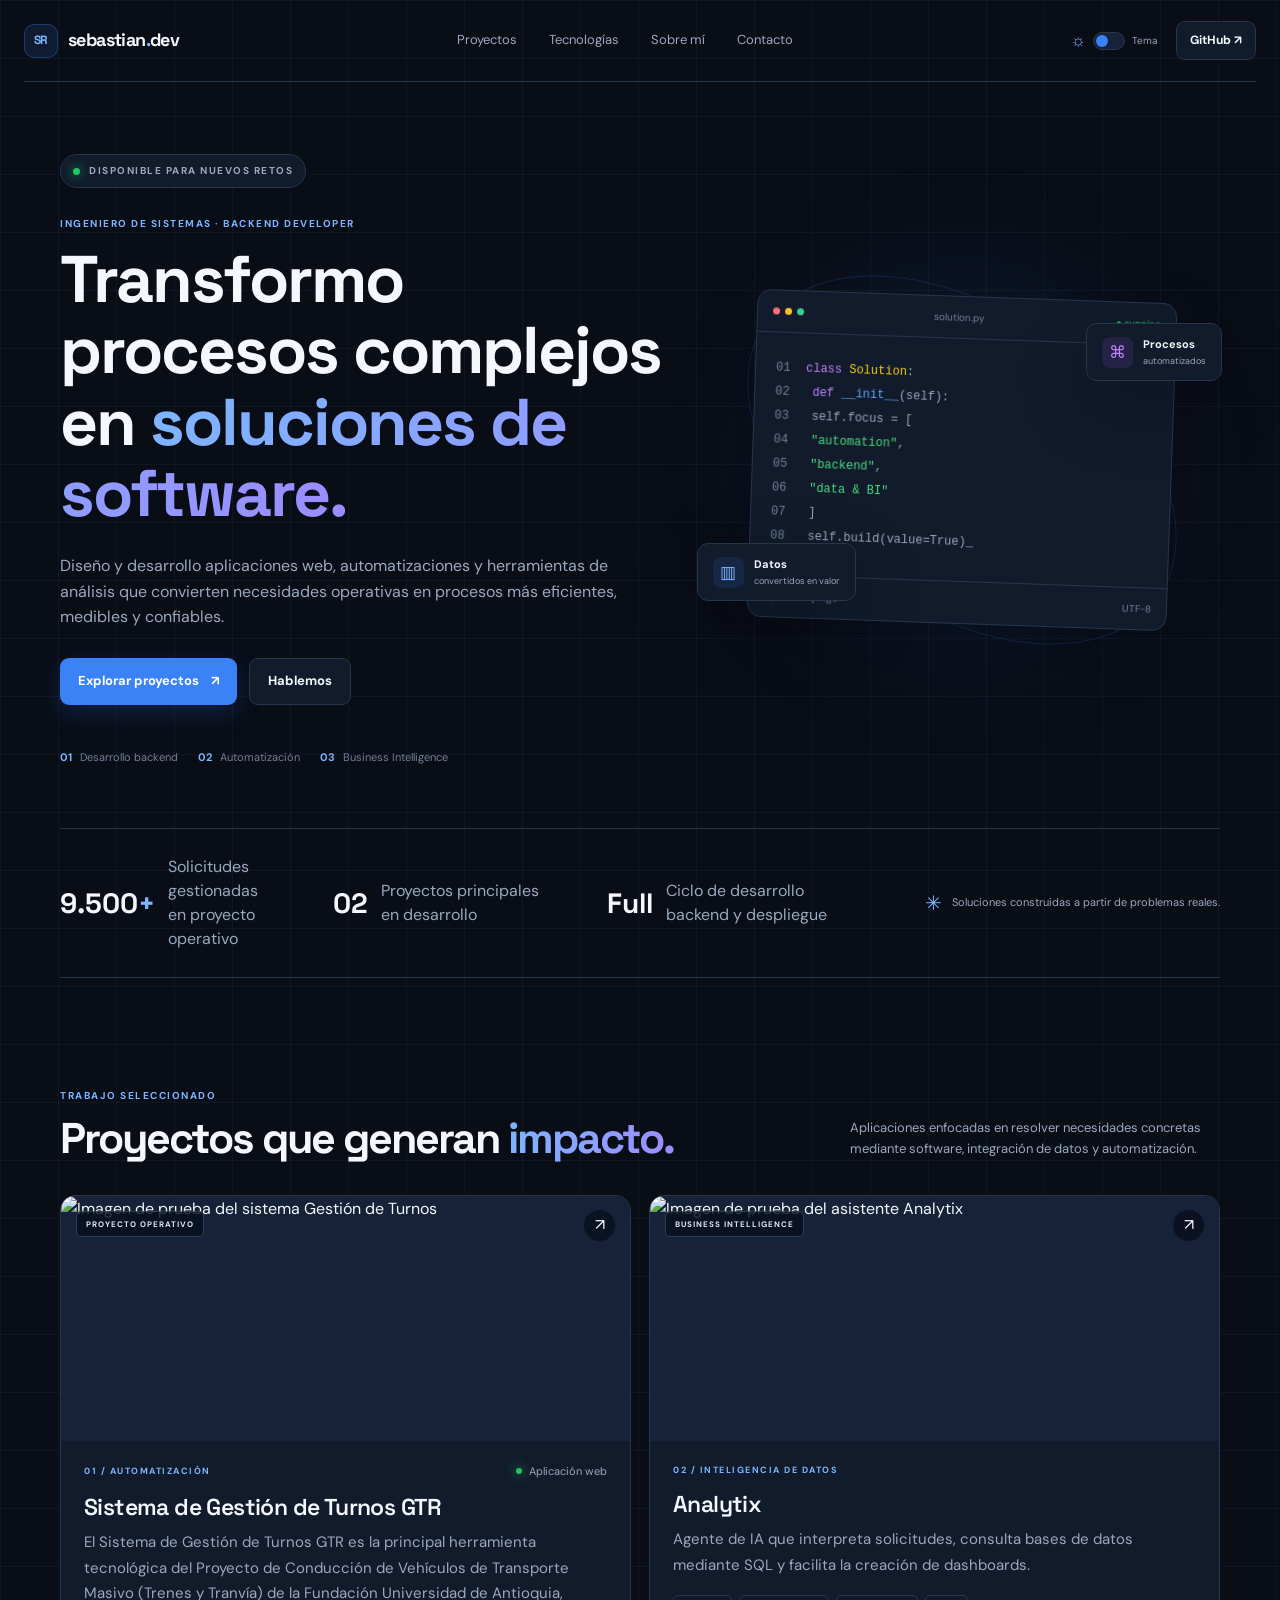
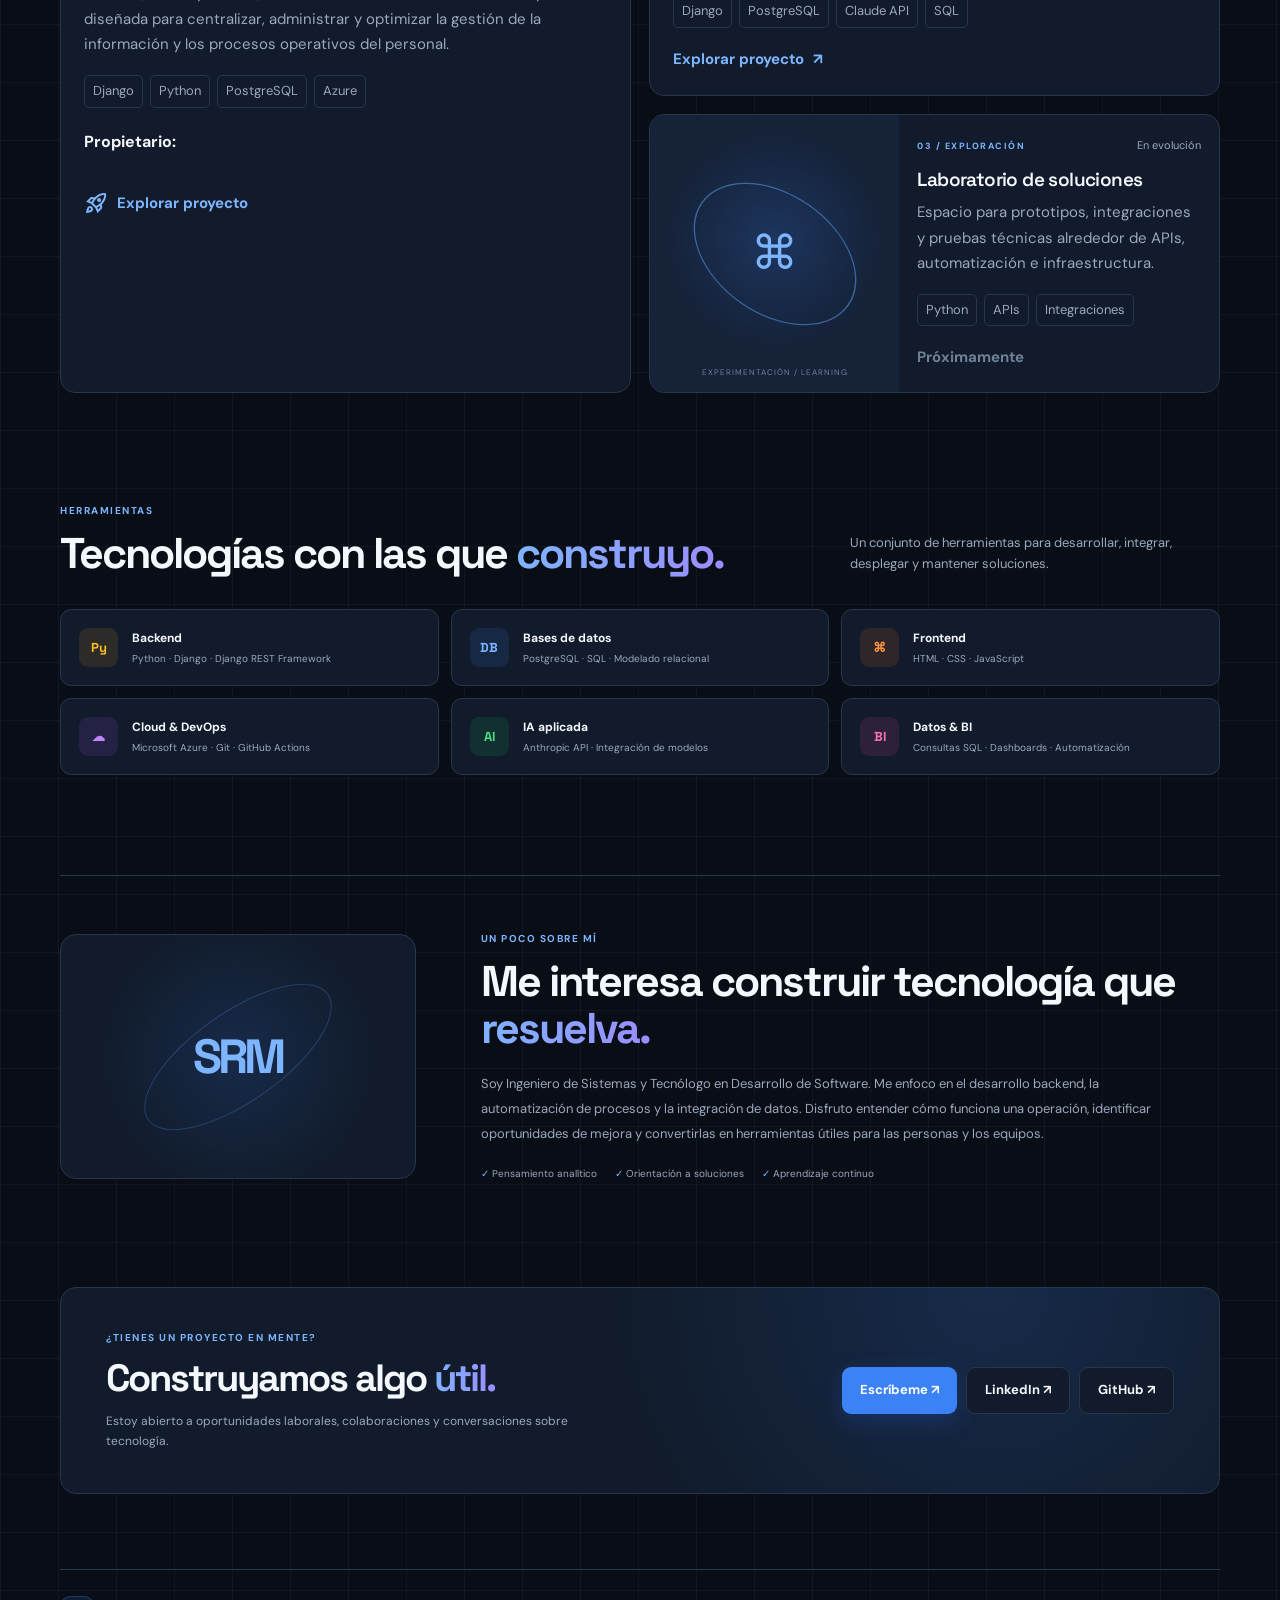
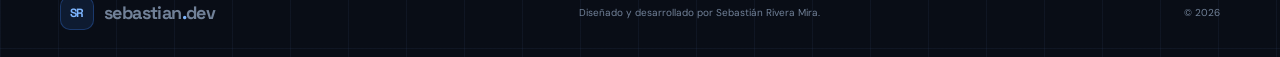
==== commit c1e17ed3: "update images, information" ====
--- a/index.html
+++ b/index.html
@@ -1,30 +1,40 @@
 <!DOCTYPE html>
 <html lang="es">
+
 <head>
   <meta charset="UTF-8">
   <meta name="viewport" content="width=device-width, initial-scale=1.0">
-  <meta name="description" content="Portafolio de Sebastián Rivera Mira, Ingeniero de Sistemas y Backend Developer. Proyectos de automatización, desarrollo web y Business Intelligence.">
+  <meta name="description"
+    content="Portafolio de Sebastián Rivera Mira, Ingeniero de Sistemas y Backend Developer. Proyectos de automatización, desarrollo web y Business Intelligence.">
   <meta name="theme-color" content="#090d16">
   <title>Sebastián Rivera Mira | Ingeniero de Sistemas</title>
   <link rel="preconnect" href="https://fonts.googleapis.com">
   <link rel="preconnect" href="https://fonts.gstatic.com" crossorigin>
-  <link href="https://fonts.googleapis.com/css2?family=DM+Sans:wght@400;500;600;700&family=Space+Grotesk:wght@500;600;700&display=swap" rel="stylesheet">
+  <link
+    href="https://fonts.googleapis.com/css2?family=DM+Sans:wght@400;500;600;700&family=Space+Grotesk:wght@500;600;700&display=swap"
+    rel="stylesheet">
+    <link rel="stylesheet" href="https://fonts.googleapis.com/css2?family=Material+Symbols+Outlined:opsz,wght,FILL,GRAD@24,400,0,0&icon_names=rocket_launch" />
   <link rel="stylesheet" href="css/variables.css">
   <link rel="stylesheet" href="css/main.css">
   <link rel="stylesheet" href="css/components.css">
   <link rel="stylesheet" href="css/responsive.css">
 </head>
+
 <body>
   <input class="theme-toggle-input" type="checkbox" id="theme-toggle" aria-label="Cambiar entre tema oscuro y claro">
   <div class="site-shell">
     <header class="site-header">
-      <a class="brand" href="index.html" aria-label="Ir al inicio"><span class="brand-mark">SR</span><span>sebastian<span class="brand-dot">.</span>dev</span></a>
+      <a class="brand" href="index.html" aria-label="Ir al inicio"><span
+          class="brand-mark">SR</span><span>sebastian<span class="brand-dot">.</span>dev</span></a>
       <nav class="main-nav" aria-label="Navegación principal">
-        <a href="#proyectos">Proyectos</a><a href="#tecnologias">Tecnologías</a><a href="#sobre-mi">Sobre mí</a><a href="#contacto">Contacto</a>
+        <a href="#proyectos">Proyectos</a><a href="#tecnologias">Tecnologías</a><a href="#sobre-mi">Sobre mí</a><a
+          href="#contacto">Contacto</a>
       </nav>
       <div class="header-actions">
-        <label class="theme-switch" for="theme-toggle" title="Cambiar tema"><span class="theme-icon">☼</span><span class="switch-track"><span class="switch-thumb"></span></span><span class="theme-label">Tema</span></label>
-        <a class="button button-small button-outline" href="https://github.com/srivera227" target="_blank" rel="noopener">GitHub ↗</a>
+        <label class="theme-switch" for="theme-toggle" title="Cambiar tema"><span class="theme-icon">☼</span><span
+            class="switch-track"><span class="switch-thumb"></span></span><span class="theme-label">Tema</span></label>
+        <a class="button button-small button-outline" href="https://github.com/srivera227" target="_blank"
+          rel="noopener">GitHub ↗</a>
       </div>
     </header>
 
@@ -34,51 +44,90 @@
           <div class="eyebrow"><span class="status-dot"></span> DISPONIBLE PARA NUEVOS RETOS</div>
           <p class="hero-kicker">INGENIERO DE SISTEMAS · BACKEND DEVELOPER</p>
           <h1>Transformo procesos complejos en <span class="gradient-text">soluciones de software.</span></h1>
-          <p class="hero-description">Diseño y desarrollo aplicaciones web, automatizaciones y herramientas de análisis que convierten necesidades operativas en procesos más eficientes, medibles y confiables.</p>
-          <div class="hero-actions"><a class="button button-primary" href="#proyectos">Explorar proyectos <span>↗</span></a><a class="button button-ghost" href="#contacto">Hablemos</a></div>
-          <div class="hero-meta"><span><b>01</b> Desarrollo backend</span><span><b>02</b> Automatización</span><span><b>03</b> Business Intelligence</span></div>
+          <p class="hero-description">Diseño y desarrollo aplicaciones web, automatizaciones y herramientas de análisis
+            que convierten necesidades operativas en procesos más eficientes, medibles y confiables.</p>
+          <div class="hero-actions"><a class="button button-primary" href="#proyectos">Explorar proyectos
+              <span>↗</span></a><a class="button button-ghost" href="#contacto">Hablemos</a></div>
+          <div class="hero-meta"><span><b>01</b> Desarrollo backend</span><span><b>02</b>
+              Automatización</span><span><b>03</b> Business Intelligence</span></div>
         </div>
         <div class="hero-visual">
           <div class="visual-glow"></div>
           <div class="code-window">
-            <div class="window-top"><div class="window-dots"><i></i><i></i><i></i></div><span>solution.py</span><span class="window-status">● running</span></div>
+            <div class="window-top">
+              <div class="window-dots"><i></i><i></i><i></i></div><span>solution.py</span><span class="window-status">●
+                running</span>
+            </div>
             <div class="code-lines">
-              <p><span class="line-no">01</span><span class="code-purple">class</span> <span class="code-yellow">Solution</span>:</p>
-              <p><span class="line-no">02</span>  <span class="code-purple">def</span> <span class="code-blue">__init__</span>(self):</p>
-              <p><span class="line-no">03</span>    self.focus = [</p>
-              <p><span class="line-no">04</span>      <span class="code-green">"automation"</span>,</p>
-              <p><span class="line-no">05</span>      <span class="code-green">"backend"</span>,</p>
-              <p><span class="line-no">06</span>      <span class="code-green">"data & BI"</span></p>
-              <p><span class="line-no">07</span>    ]</p>
-              <p><span class="line-no">08</span>    self.build(value=True)<span class="cursor">_</span></p>
+              <p><span class="line-no">01</span><span class="code-purple">class</span> <span
+                  class="code-yellow">Solution</span>:</p>
+              <p><span class="line-no">02</span> <span class="code-purple">def</span> <span
+                  class="code-blue">__init__</span>(self):</p>
+              <p><span class="line-no">03</span> self.focus = [</p>
+              <p><span class="line-no">04</span> <span class="code-green">"automation"</span>,</p>
+              <p><span class="line-no">05</span> <span class="code-green">"backend"</span>,</p>
+              <p><span class="line-no">06</span> <span class="code-green">"data & BI"</span></p>
+              <p><span class="line-no">07</span> ]</p>
+              <p><span class="line-no">08</span> self.build(value=True)<span class="cursor">_</span></p>
             </div>
             <div class="window-footer"><span>Python · Django</span><span>UTF-8</span></div>
           </div>
-          <div class="floating-card floating-card-one"><span class="float-icon">⌘</span><div><strong>Procesos</strong><small>automatizados</small></div></div>
-          <div class="floating-card floating-card-two"><span class="float-icon float-icon-blue">▥</span><div><strong>Datos</strong><small>convertidos en valor</small></div></div>
-          <div class="hero-orbit orbit-one"></div><div class="hero-orbit orbit-two"></div>
+          <div class="floating-card floating-card-one"><span class="float-icon">⌘</span>
+            <div><strong>Procesos</strong><small>automatizados</small></div>
+          </div>
+          <div class="floating-card floating-card-two"><span class="float-icon float-icon-blue">▥</span>
+            <div><strong>Datos</strong><small>convertidos en valor</small></div>
+          </div>
+          <div class="hero-orbit orbit-one"></div>
+          <div class="hero-orbit orbit-two"></div>
         </div>
       </section>
 
       <section class="quick-stats section-wrap">
-        <div class="stat-item"><strong>9.500<span>+</span></strong><span>Solicitudes gestionadas<br>en proyecto operativo</span></div>
+        <div class="stat-item"><strong>9.500<span>+</span></strong><span>Solicitudes gestionadas<br>en proyecto
+            operativo</span></div>
         <div class="stat-item"><strong>02</strong><span>Proyectos principales<br>en desarrollo</span></div>
         <div class="stat-item"><strong>Full</strong><span>Ciclo de desarrollo<br>backend y despliegue</span></div>
-        <div class="stat-note"><span class="mini-spark">✳</span> Soluciones construidas a partir de problemas reales.</div>
+        <div class="stat-note"><span class="mini-spark">✳</span> Soluciones construidas a partir de problemas reales.
+        </div>
       </section>
 
       <section class="section-wrap projects-section" id="proyectos">
-        <div class="section-heading"><div><p class="section-label">TRABAJO SELECCIONADO</p><h2>Proyectos que generan <span class="gradient-text">impacto.</span></h2></div><p class="section-intro">Aplicaciones enfocadas en resolver necesidades concretas mediante software, integración de datos y automatización.</p></div>
+        <div class="section-heading">
+          <div>
+            <p class="section-label">TRABAJO SELECCIONADO</p>
+            <h2>Proyectos que generan <span class="gradient-text">impacto.</span></h2>
+          </div>
+          <p class="section-intro">Aplicaciones enfocadas en resolver necesidades concretas mediante software,
+            integración de datos y automatización.</p>
+        </div>
         <div class="project-grid">
           <article class="project-card project-featured">
-            <a class="project-image-link" href="proyectos/gestion-turnos.html" aria-label="Ver detalle de Gestión de Turnos">
-              <img src="https://raw.githubusercontent.com/srivera227/Portafolio/refs/heads/main/images/dashboard_general.png" alt="Imagen de prueba del sistema Gestión de Turnos">
+            <a class="project-image-link" href="proyectos/gestion-turnos.html"
+              aria-label="Ver detalle de Gestión de Turnos">
+              <img
+                src="https://raw.githubusercontent.com/srivera227/Portafolio/refs/heads/main/images/dashboard_general.png"
+                alt="Imagen de prueba del sistema Gestión de Turnos">
               <span class="image-tag">PROYECTO OPERATIVO</span><span class="image-open">↗</span>
             </a>
-            <div class="project-content"><div class="project-topline"><span class="project-number">01 / AUTOMATIZACIÓN</span><span class="project-state"><i></i> Aplicación web</span></div>
-              <h3>Gestión de Turnos</h3><p class="project-summary">Sistema para administrar solicitudes y procesos operativos de personal de conducción, con validaciones, flujos de aprobación y trazabilidad.</p>
-              <div class="tag-list"><span>Django</span><span>Python</span><span>PostgreSQL</span><span>Azure</span></div>
-              <a class="text-link" href="proyectos/gestion-turnos.html">Explorar proyecto <span>↗</span></a>
+            <div class="project-content">
+              <div class="project-topline"><span class="project-number">01 / AUTOMATIZACIÓN</span><span
+                  class="project-state"><i></i> Aplicación web</span></div>
+              <h3>Sistema de Gestión de Turnos GTR</h3>
+              <p class="project-summary">
+                El Sistema de Gestión de Turnos GTR es la principal herramienta tecnológica del Proyecto de Conducción
+                de Vehículos de Transporte Masivo (Trenes y Tranvía) de la Fundación Universidad de Antioquia, diseñada
+                para centralizar, administrar y optimizar la gestión de la información y los procesos operativos del
+                personal.</p>
+              <div class="tag-list"><span>Django</span><span>Python</span><span>PostgreSQL</span><span>Azure</span>
+              </div>
+              <h4>Propietario:</h4>
+              <div class="propietario">
+                <img
+                  src="https://raw.githubusercontent.com/srivera227/Portafolio/refs/heads/main/images/gt_conduccion/fundacion.png"
+                  alt="" width="150px"></div>
+              <a class="text-link" href="proyectos/gestion-turnos.html"><span class="material-symbols-outlined">rocket_launch</span>Explorar proyecto</a>
+
             </div>
           </article>
           <article class="project-card">
@@ -86,16 +135,25 @@
               <img src="assets/images/analytix/portada.svg" alt="Imagen de prueba del asistente Analytix">
               <span class="image-tag">BUSINESS INTELLIGENCE</span><span class="image-open">↗</span>
             </a>
-            <div class="project-content"><div class="project-topline"><span class="project-number">02 / INTELIGENCIA DE DATOS</span></div>
-              <h3>Analytix</h3><p class="project-summary">Agente de IA que interpreta solicitudes, consulta bases de datos mediante SQL y facilita la creación de dashboards.</p>
-              <div class="tag-list"><span>Django</span><span>PostgreSQL</span><span>Claude API</span><span>SQL</span></div>
+            <div class="project-content">
+              <div class="project-topline"><span class="project-number">02 / INTELIGENCIA DE DATOS</span></div>
+              <h3>Analytix</h3>
+              <p class="project-summary">Agente de IA que interpreta solicitudes, consulta bases de datos mediante SQL y
+                facilita la creación de dashboards.</p>
+              <div class="tag-list"><span>Django</span><span>PostgreSQL</span><span>Claude API</span><span>SQL</span>
+              </div>
               <a class="text-link" href="proyectos/analytix.html">Explorar proyecto <span>↗</span></a>
             </div>
           </article>
           <article class="project-card project-lab">
-            <div class="lab-visual"><span class="lab-orbit"></span><span class="lab-symbol">⌘</span><span class="lab-caption">EXPERIMENTACIÓN / LEARNING</span></div>
-            <div class="project-content"><div class="project-topline"><span class="project-number">03 / EXPLORACIÓN</span><span class="project-state">En evolución</span></div>
-              <h3>Laboratorio de soluciones</h3><p class="project-summary">Espacio para prototipos, integraciones y pruebas técnicas alrededor de APIs, automatización e infraestructura.</p>
+            <div class="lab-visual"><span class="lab-orbit"></span><span class="lab-symbol">⌘</span><span
+                class="lab-caption">EXPERIMENTACIÓN / LEARNING</span></div>
+            <div class="project-content">
+              <div class="project-topline"><span class="project-number">03 / EXPLORACIÓN</span><span
+                  class="project-state">En evolución</span></div>
+              <h3>Laboratorio de soluciones</h3>
+              <p class="project-summary">Espacio para prototipos, integraciones y pruebas técnicas alrededor de APIs,
+                automatización e infraestructura.</p>
               <div class="tag-list"><span>Python</span><span>APIs</span><span>Integraciones</span></div>
               <span class="text-link text-muted">Próximamente</span>
             </div>
@@ -104,27 +162,86 @@
       </section>
 
       <section class="section-wrap tech-section" id="tecnologias">
-        <div class="section-heading"><div><p class="section-label">HERRAMIENTAS</p><h2>Tecnologías con las que <span class="gradient-text">construyo.</span></h2></div><p class="section-intro">Un conjunto de herramientas para desarrollar, integrar, desplegar y mantener soluciones.</p></div>
+        <div class="section-heading">
+          <div>
+            <p class="section-label">HERRAMIENTAS</p>
+            <h2>Tecnologías con las que <span class="gradient-text">construyo.</span></h2>
+          </div>
+          <p class="section-intro">Un conjunto de herramientas para desarrollar, integrar, desplegar y mantener
+            soluciones.</p>
+        </div>
         <div class="tech-grid">
-          <article class="tech-card"><span class="tech-icon">Py</span><div><h3>Backend</h3><p>Python · Django · Django REST Framework</p></div></article>
-          <article class="tech-card"><span class="tech-icon tech-icon-blue">DB</span><div><h3>Bases de datos</h3><p>PostgreSQL · SQL · Modelado relacional</p></div></article>
-          <article class="tech-card"><span class="tech-icon tech-icon-orange">⌘</span><div><h3>Frontend</h3><p>HTML · CSS · JavaScript</p></div></article>
-          <article class="tech-card"><span class="tech-icon tech-icon-violet">☁</span><div><h3>Cloud & DevOps</h3><p>Microsoft Azure · Git · GitHub Actions</p></div></article>
-          <article class="tech-card"><span class="tech-icon tech-icon-green">AI</span><div><h3>IA aplicada</h3><p>Anthropic API · Integración de modelos</p></div></article>
-          <article class="tech-card"><span class="tech-icon tech-icon-pink">BI</span><div><h3>Datos & BI</h3><p>Consultas SQL · Dashboards · Automatización</p></div></article>
+          <article class="tech-card"><span class="tech-icon">Py</span>
+            <div>
+              <h3>Backend</h3>
+              <p>Python · Django · Django REST Framework</p>
+            </div>
+          </article>
+          <article class="tech-card"><span class="tech-icon tech-icon-blue">DB</span>
+            <div>
+              <h3>Bases de datos</h3>
+              <p>PostgreSQL · SQL · Modelado relacional</p>
+            </div>
+          </article>
+          <article class="tech-card"><span class="tech-icon tech-icon-orange">⌘</span>
+            <div>
+              <h3>Frontend</h3>
+              <p>HTML · CSS · JavaScript</p>
+            </div>
+          </article>
+          <article class="tech-card"><span class="tech-icon tech-icon-violet">☁</span>
+            <div>
+              <h3>Cloud & DevOps</h3>
+              <p>Microsoft Azure · Git · GitHub Actions</p>
+            </div>
+          </article>
+          <article class="tech-card"><span class="tech-icon tech-icon-green">AI</span>
+            <div>
+              <h3>IA aplicada</h3>
+              <p>Anthropic API · Integración de modelos</p>
+            </div>
+          </article>
+          <article class="tech-card"><span class="tech-icon tech-icon-pink">BI</span>
+            <div>
+              <h3>Datos & BI</h3>
+              <p>Consultas SQL · Dashboards · Automatización</p>
+            </div>
+          </article>
         </div>
       </section>
 
       <section class="about-section section-wrap" id="sobre-mi">
         <div class="about-mark"><span>SRM</span><i></i></div>
-        <div class="about-copy"><p class="section-label">UN POCO SOBRE MÍ</p><h2>Me interesa construir tecnología que <span class="gradient-text">resuelva.</span></h2><p>Soy Ingeniero de Sistemas y Tecnólogo en Desarrollo de Software. Me enfoco en el desarrollo backend, la automatización de procesos y la integración de datos. Disfruto entender cómo funciona una operación, identificar oportunidades de mejora y convertirlas en herramientas útiles para las personas y los equipos.</p><div class="about-points"><span>✓ Pensamiento analítico</span><span>✓ Orientación a soluciones</span><span>✓ Aprendizaje continuo</span></div></div>
+        <div class="about-copy">
+          <p class="section-label">UN POCO SOBRE MÍ</p>
+          <h2>Me interesa construir tecnología que <span class="gradient-text">resuelva.</span></h2>
+          <p>Soy Ingeniero de Sistemas y Tecnólogo en Desarrollo de Software. Me enfoco en el desarrollo backend, la
+            automatización de procesos y la integración de datos. Disfruto entender cómo funciona una operación,
+            identificar oportunidades de mejora y convertirlas en herramientas útiles para las personas y los equipos.
+          </p>
+          <div class="about-points"><span>✓ Pensamiento analítico</span><span>✓ Orientación a soluciones</span><span>✓
+              Aprendizaje continuo</span></div>
+        </div>
       </section>
 
       <section class="contact-section section-wrap" id="contacto">
-        <div class="contact-panel"><div><p class="section-label">¿TIENES UN PROYECTO EN MENTE?</p><h2>Construyamos algo <span class="gradient-text">útil.</span></h2><p>Estoy abierto a oportunidades laborales, colaboraciones y conversaciones sobre tecnología.</p></div><div class="contact-actions"><a class="button button-primary" href="mailto:TU_CORREO@EJEMPLO.COM">Escríbeme ↗</a><a class="button button-outline" href="https://www.linkedin.com/" target="_blank" rel="noopener">LinkedIn ↗</a><a class="button button-outline" href="https://github.com/srivera227" target="_blank" rel="noopener">GitHub ↗</a></div></div>
+        <div class="contact-panel">
+          <div>
+            <p class="section-label">¿TIENES UN PROYECTO EN MENTE?</p>
+            <h2>Construyamos algo <span class="gradient-text">útil.</span></h2>
+            <p>Estoy abierto a oportunidades laborales, colaboraciones y conversaciones sobre tecnología.</p>
+          </div>
+          <div class="contact-actions"><a class="button button-primary" href="mailto:TU_CORREO@EJEMPLO.COM">Escríbeme
+              ↗</a><a class="button button-outline" href="https://www.linkedin.com/" target="_blank"
+              rel="noopener">LinkedIn ↗</a><a class="button button-outline" href="https://github.com/srivera227"
+              target="_blank" rel="noopener">GitHub ↗</a></div>
+        </div>
       </section>
     </main>
-    <footer class="site-footer section-wrap"><a class="brand" href="index.html"><span class="brand-mark">SR</span><span>sebastian<span class="brand-dot">.</span>dev</span></a><span>Diseñado y desarrollado por Sebastián Rivera Mira.</span><span>© 2026</span></footer>
+    <footer class="site-footer section-wrap"><a class="brand" href="index.html"><span
+          class="brand-mark">SR</span><span>sebastian<span class="brand-dot">.</span>dev</span></a><span>Diseñado y
+        desarrollado por Sebastián Rivera Mira.</span><span>© 2026</span></footer>
   </div>
 </body>
-</html>
+
+</html>
--- a/css/main.css
+++ b/css/main.css
@@ -1,7 +1,16 @@
 *{box-sizing:border-box}
 
-html{scroll-behavior:smooth;scroll-padding-top:100px}body{margin:0;background:var(--bg);color:var(--text);font-family:"DM Sans",Arial,sans-serif;line-height:1.6;transition:background .25s,color .25s}a{color:inherit;text-decoration:none}img{max-width:100%;display:block}.site-shell{overflow:hidden;background-image:linear-gradient(var(--grid-line) 1px,transparent 1px),linear-gradient(90deg,var(--grid-line) 1px,transparent 1px);background-size:58px 58px}.section-wrap{width:min(1160px,calc(100% - 48px));margin-inline:auto}.site-header{height:82px;display:flex;align-items:center;justify-content:space-between;width:min(1240px,calc(100% - 48px));margin:auto;border-bottom:1px solid var(--border);position:relative;z-index:5}.brand{display:inline-flex;align-items:center;gap:10px;font-family:"Space Grotesk",sans-serif;font-weight:700;font-size:18px;letter-spacing:-.6px}.brand-mark{width:34px;height:34px;display:grid;place-items:center;background:var(--accent-bg);border:1px solid rgba(59,130,246,.3);color:var(--blue-light);border-radius:10px;font-size:12px}.brand-dot{color:var(--blue-light)}.main-nav{display:flex;gap:32px;color:var(--muted);font-size:13px}.main-nav a:hover,.text-link:hover{color:var(--blue-light)}.header-actions{display:flex;align-items:center;gap:18px}.hero{min-height:610px;display:grid;grid-template-columns:1.08fr .92fr;align-items:center;gap:40px;padding-block:72px 62px}.eyebrow,.section-label,.hero-kicker,.project-number{font-size:10px;font-weight:700;letter-spacing:1.5px}.eyebrow{display:inline-flex;align-items:center;gap:9px;padding:8px 12px;border:1px solid var(--border);border-radius:30px;color:var(--muted);background:var(--surface)}.status-dot,.project-state i{width:7px;height:7px;border-radius:50%;background:#22c55e;box-shadow:0 0 12px #22c55e}.hero-kicker{color:var(--blue-light);margin:28px 0 12px}.hero h1,.section-heading h2,.about-copy h2,.contact-panel h2{font-family:"Space Grotesk",sans-serif;letter-spacing:-2px;line-height:1.08}.hero h1{font-size:clamp(42px,5.4vw,66px);max-width:660px;margin:0}.gradient-text{background:linear-gradient(100deg,var(--blue-light),#9b8cff);-webkit-background-clip:text;background-clip:text;color:transparent}.hero-description{max-width:590px;color:var(--muted);font-size:16px;margin:24px 0 28px}.hero-actions{display:flex;gap:12px;flex-wrap:wrap}.button{display:inline-flex;align-items:center;justify-content:center;gap:12px;padding:12px 18px;border-radius:9px;font-size:13px;font-weight:700;transition:transform .2s,border-color .2s,background .2s}.button:hover{transform:translateY(-2px)}.button-primary{background:var(--blue);color:white;box-shadow:0 8px 24px rgba(37,99,235,.23)}.button-primary:hover{background:#1d4ed8}.button-ghost,.button-outline{border:1px solid var(--border);color:var(--text);background:var(--surface)}.button-ghost:hover,.button-outline:hover{border-color:var(--blue)}.button-small{padding:9px 13px;font-size:12px}.hero-meta{display:flex;gap:20px;flex-wrap:wrap;margin-top:44px;color:var(--subtle);font-size:11px}.hero-meta b{color:var(--blue-light);margin-right:5px}.hero-visual{min-height:390px;position:relative;display:grid;place-items:center}.visual-glow{position:absolute;width:320px;height:320px;border-radius:50%;background:rgba(37,99,235,.17);filter:blur(70px)}.code-window{position:relative;z-index:2;width:min(420px,100%);background:var(--surface);border:1px solid var(--border);border-radius:14px;box-shadow:var(--shadow);overflow:hidden;transform:rotate(2deg)}.window-top,.window-footer{height:42px;padding:0 15px;display:flex;align-items:center;justify-content:space-between;border-bottom:1px solid var(--border);color:var(--subtle);font-size:10px}.window-footer{border:0;border-top:1px solid var(--border)}.window-dots{display:flex;gap:5px}.window-dots i{width:7px;height:7px;border-radius:50%;background:#64748b}.window-dots i:first-child{background:#f87171}.window-dots i:nth-child(2){background:#fbbf24}.window-dots i:nth-child(3){background:#34d399}.window-status{color:#22c55e}.code-lines{padding:23px 20px 27px;font:12px/2 "Consolas",monospace;color:var(--muted)}.code-lines p{margin:0}.line-no{display:inline-block;width:30px;color:var(--subtle)}.code-purple{color:#c084fc}.code-yellow{color:#facc15}.code-blue{color:#60a5fa}.code-green{color:#4ade80}.cursor{color:var(--blue-light);animation:blink 1s infinite}@keyframes blink{50%{opacity:0}}.floating-card{position:absolute;z-index:3;display:flex;align-items:center;gap:10px;padding:12px 15px;background:var(--surface);border:1px solid var(--border);border-radius:11px;box-shadow:var(--shadow)}.floating-card-one{top:58px;right:-2px}.floating-card-two{bottom:54px;left:-8px}.float-icon{width:31px;height:31px;display:grid;place-items:center;background:rgba(168,85,247,.13);color:#c084fc;border-radius:8px;font-size:17px}.float-icon-blue{background:var(--accent-bg);color:var(--blue-light)}.floating-card strong,.floating-card small{display:block}.floating-card strong{font-size:11px}.floating-card small{font-size:9px;color:var(--muted)}.hero-orbit{position:absolute;border:1px solid rgba(59,130,246,.18);border-radius:50%}.orbit-one{width:420px;height:250px;transform:rotate(-27deg)}.orbit-two{width:480px;height:300px;transform:rotate(35deg)}.quick-stats{display:grid;grid-template-columns:repeat(3,1fr) 1.35fr;border-block:1px solid var(--border);padding:26px 0;gap:22px}.stat-item{display:flex;align-items:center;gap:13px}.stat-item strong{font:700 28px "Space Grotesk";color:var(--text)}.stat-item strong span{color:var(--blue-light)}.stat-item>span{font-size:10px;line-height:1.5;color:var(--muted)}.stat-note{display:flex;align-items:center;justify-content:flex-end;gap:10px;color:var(--muted);font-size:11px}.mini-spark{color:var(--blue-light);font-size:20px}.projects-section,.tech-section{padding-top:110px}.section-heading{display:flex;align-items:flex-end;justify-content:space-between;gap:35px;margin-bottom:32px}.section-label{color:var(--blue-light);margin:0 0 12px}.section-heading h2,.about-copy h2,.contact-panel h2{font-size:clamp(30px,4vw,43px);margin:0}.section-intro{max-width:370px;color:var(--muted);font-size:13px;margin:0 0 3px}.project-grid{display:grid;grid-template-columns:1fr 1fr;gap:18px}.project-card{background:var(--surface);border:1px solid var(--border);border-radius:15px;overflow:hidden;transition:transform .25s,border-color .25s,box-shadow .25s}.project-card:hover{transform:translateY(-5px);border-color:rgba(59,130,246,.55);box-shadow:var(--shadow)}.project-featured{grid-row:span 2}.project-image-link{height:245px;display:block;position:relative;overflow:hidden;background:var(--surface-2)}.project-image-link img{width:100%;height:100%;object-fit:cover;transition:transform .45s}.project-card:hover .project-image-link img{transform:scale(1.035)}.image-tag{position:absolute;left:15px;top:15px;background:rgba(8,15,29,.82);color:#dbeafe;border:1px solid rgba(147,197,253,.25);border-radius:5px;padding:6px 9px;font-size:8px;letter-spacing:1px;font-weight:700}.image-open{position:absolute;right:15px;top:14px;width:31px;height:31px;display:grid;place-items:center;background:rgba(8,15,29,.8);border-radius:50%;color:white}.project-content{padding:22px 23px 24px}.project-topline{display:flex;align-items:center;justify-content:space-between;gap:10px}.project-number{font-size:9px;color:var(--blue-light)}.project-state{display:inline-flex;align-items:center;gap:7px;font-size:9px;color:var(--muted)}.project-state i{width:6px;height:6px}.project-content h3{font:600 23px "Space Grotesk";letter-spacing:-.6px;margin:12px 0 8px}.project-summary{color:var(--muted);font-size:12px;line-height:1.7;margin:0 0 17px}.tag-list{display:flex;gap:7px;flex-wrap:wrap;margin-bottom:18px}.tag-list span{padding:5px 8px;border:1px solid var(--border);border-radius:5px;color:var(--muted);font-size:9px}.text-link{display:inline-flex;gap:9px;align-items:center;color:var(--blue-light);font-size:11px;font-weight:700}.text-muted{color:var(--subtle)}.project-lab{display:grid;grid-template-columns: .78fr 1fr;align-items:stretch}.lab-visual{min-height:235px;display:grid;place-items:center;position:relative;overflow:hidden;background:radial-gradient(circle at 50% 45%,rgba(59,130,246,.2),transparent 55%),var(--surface-2)}.lab-orbit{width:120px;height:120px;border:1px solid rgba(96,165,250,.5);border-radius:50%;position:absolute;transform:rotate(35deg) scaleX(1.5)}.lab-symbol{font-size:47px;color:var(--blue-light);z-index:1}.lab-caption{position:absolute;bottom:13px;font-size:8px;letter-spacing:1px;color:var(--subtle)}.project-lab .project-content{padding:22px 18px}.project-lab .project-content h3{font-size:19px}.tech-section{padding-bottom:100px}.tech-grid{display:grid;grid-template-columns:repeat(3,1fr);gap:12px}.tech-card{display:flex;align-items:center;gap:14px;padding:18px;background:var(--surface);border:1px solid var(--border);border-radius:11px}.tech-icon{width:39px;height:39px;display:grid;place-items:center;border-radius:9px;background:rgba(245,158,11,.12);color:#fbbf24;font:700 13px "Space Grotesk"}.tech-icon-blue{background:var(--accent-bg);color:var(--blue-light)}.tech-icon-orange{background:rgba(249,115,22,.12);color:#fb923c}.tech-icon-violet{background:rgba(168,85,247,.12);color:#c084fc}.tech-icon-green{background:rgba(34,197,94,.12);color:#4ade80}.tech-icon-pink{background:rgba(236,72,153,.12);color:#f472b6}.tech-card h3{font-size:12px;margin:0 0 3px}.tech-card p{font-size:10px;color:var(--muted);margin:0}.about-section{display:grid;grid-template-columns:.65fr 1.35fr;gap:65px;align-items:center;padding-block:55px 105px;border-top:1px solid var(--border)}.about-mark{height:245px;border:1px solid var(--border);border-radius:16px;display:grid;place-items:center;position:relative;overflow:hidden;background:radial-gradient(circle,rgba(59,130,246,.15),transparent 65%),var(--surface)}.about-mark span{font:700 48px "Space Grotesk";letter-spacing:-4px;color:var(--blue-light)}.about-mark i{position:absolute;width:220px;height:90px;border:1px solid rgba(96,165,250,.25);border-radius:50%;transform:rotate(-35deg)}.about-copy>p:not(.section-label){color:var(--muted);font-size:13px;max-width:680px;line-height:1.9;margin:20px 0}.about-points{display:flex;gap:18px;flex-wrap:wrap;color:var(--muted);font-size:10px}.about-points span:first-letter{color:var(--blue-light)}.contact-section{padding-bottom:75px}.contact-panel{padding:42px 45px;border:1px solid var(--border);border-radius:16px;background:radial-gradient(circle at 80% 0%,rgba(59,130,246,.15),transparent 40%),var(--surface);display:flex;align-items:center;justify-content:space-between;gap:30px}.contact-panel h2{font-size:38px}.contact-panel p:not(.section-label){color:var(--muted);font-size:12px;max-width:510px;margin:13px 0 0}.contact-actions{display:flex;gap:9px;flex-wrap:wrap}.site-footer{min-height:88px;border-top:1px solid var(--border);display:flex;align-items:center;justify-content:space-between;gap:20px;color:var(--subtle);font-size:10px}.theme-toggle-input{position:absolute;width:1px;height:1px;opacity:0;pointer-events:none}.theme-switch{display:flex;align-items:center;gap:7px;color:var(--muted);font-size:10px;cursor:pointer;user-select:none}.theme-icon{font-size:17px;color:var(--blue-light)}.switch-track{width:32px;height:18px;padding:2px;border-radius:20px;background:var(--surface-2);border:1px solid var(--border);display:flex;align-items:center}.switch-thumb{height:12px;width:12px;border-radius:50%;background:var(--blue);transition:transform .2s}#theme-toggle:checked~.site-shell .switch-thumb{transform:translateX(13px)}#theme-toggle:focus-visible~.site-shell .theme-switch{outline:2px solid var(--blue);outline-offset:4px;border-radius:4px}
-
+html{scroll-behavior:smooth;scroll-padding-top:100px}body{margin:0;background:var(--bg);color:var(--text);font-family:"DM Sans",Arial,sans-serif;line-height:1.6;transition:background .25s,color .25s}a{color:inherit;text-decoration:none}img{max-width:100%;display:block}.site-shell{overflow:hidden;background-image:linear-gradient(var(--grid-line) 1px,transparent 1px),linear-gradient(90deg,var(--grid-line) 1px,transparent 1px);background-size:58px 58px}.section-wrap{width:min(1160px,calc(100% - 48px));margin-inline:auto}.site-header{height:82px;display:flex;align-items:center;justify-content:space-between;width:min(1240px,calc(100% - 48px));margin:auto;border-bottom:1px solid var(--border);position:relative;z-index:5}.brand{display:inline-flex;align-items:center;gap:10px;font-family:"Space Grotesk",sans-serif;font-weight:700;font-size:18px;letter-spacing:-.6px}.brand-mark{width:34px;height:34px;display:grid;place-items:center;background:var(--accent-bg);border:1px solid rgba(59,130,246,.3);color:var(--blue-light);border-radius:10px;font-size:12px}.brand-dot{color:var(--blue-light)}.main-nav{display:flex;gap:32px;color:var(--muted);font-size:13px}.main-nav a:hover,.text-link:hover{color:var(--blue-light)}.header-actions{display:flex;align-items:center;gap:18px}.hero{min-height:610px;display:grid;grid-template-columns:1.08fr .92fr;align-items:center;gap:40px;padding-block:72px 62px}.eyebrow,.section-label,.hero-kicker,.project-number{font-size:10px;font-weight:700;letter-spacing:1.5px}.eyebrow{display:inline-flex;align-items:center;gap:9px;padding:8px 12px;border:1px solid var(--border);border-radius:30px;color:var(--muted);background:var(--surface)}.status-dot,
+.project-state i{width:7px;height:7px;border-radius:50%;background:#22c55e;box-shadow:0 0 12px #22c55e}
+.hero-kicker{color:var(--blue-light);margin:28px 0 12px}.hero h1,.section-heading h2,.about-copy h2,.contact-panel h2{font-family:"Space Grotesk",sans-serif;letter-spacing:-2px;line-height:1.08}.hero h1{font-size:clamp(42px,5.4vw,66px);max-width:660px;margin:0}.gradient-text{background:linear-gradient(100deg,var(--blue-light),#9b8cff);-webkit-background-clip:text;background-clip:text;color:transparent}.hero-description{max-width:590px;color:var(--muted);font-size:16px;margin:24px 0 28px}.hero-actions{display:flex;gap:12px;flex-wrap:wrap}.button{display:inline-flex;align-items:center;justify-content:center;gap:12px;padding:12px 18px;border-radius:9px;font-size:13px;font-weight:700;transition:transform .2s,border-color .2s,background .2s}.button:hover{transform:translateY(-2px)}.button-primary{background:var(--blue);color:white;box-shadow:0 8px 24px rgba(37,99,235,.23)}.button-primary:hover{background:#1d4ed8}.button-ghost,.button-outline{border:1px solid var(--border);color:var(--text);background:var(--surface)}.button-ghost:hover,.button-outline:hover{border-color:var(--blue)}.button-small{padding:9px 13px;font-size:12px}.hero-meta{display:flex;gap:20px;flex-wrap:wrap;margin-top:44px;color:var(--subtle);font-size:11px}.hero-meta b{color:var(--blue-light);margin-right:5px}.hero-visual{min-height:390px;position:relative;display:grid;place-items:center}.visual-glow{position:absolute;width:320px;height:320px;border-radius:50%;background:rgba(37,99,235,.17);filter:blur(70px)}.code-window{position:relative;z-index:2;width:min(420px,100%);background:var(--surface);border:1px solid var(--border);border-radius:14px;box-shadow:var(--shadow);overflow:hidden;transform:rotate(2deg)}.window-top,.window-footer{height:42px;padding:0 15px;display:flex;align-items:center;justify-content:space-between;border-bottom:1px solid var(--border);color:var(--subtle);font-size:10px}.window-footer{border:0;border-top:1px solid var(--border)}.window-dots{display:flex;gap:5px}.window-dots i{width:7px;height:7px;border-radius:50%;background:#64748b}.window-dots i:first-child{background:#f87171}.window-dots i:nth-child(2){background:#fbbf24}.window-dots i:nth-child(3){background:#34d399}.window-status{color:#22c55e}.code-lines{padding:23px 20px 27px;font:12px/2 "Consolas",monospace;color:var(--muted)}.code-lines p{margin:0}.line-no{display:inline-block;width:30px;color:var(--subtle)}.code-purple{color:#c084fc}.code-yellow{color:#facc15}.code-blue{color:#60a5fa}.code-green{color:#4ade80}.cursor{color:var(--blue-light);animation:blink 1s infinite}@keyframes blink{50%{opacity:0}}.floating-card{position:absolute;z-index:3;display:flex;align-items:center;gap:10px;padding:12px 15px;background:var(--surface);border:1px solid var(--border);border-radius:11px;box-shadow:var(--shadow)}.floating-card-one{top:58px;right:-2px}.floating-card-two{bottom:54px;left:-8px}.float-icon{width:31px;height:31px;display:grid;place-items:center;background:rgba(168,85,247,.13);color:#c084fc;border-radius:8px;font-size:17px}.float-icon-blue{background:var(--accent-bg);color:var(--blue-light)}.floating-card strong,.floating-card small{display:block}.floating-card strong{font-size:11px}.floating-card small{font-size:9px;color:var(--muted)}.hero-orbit{position:absolute;border:1px solid rgba(59,130,246,.18);border-radius:50%}.orbit-one{width:420px;height:250px;transform:rotate(-27deg)}.orbit-two{width:480px;height:300px;transform:rotate(35deg)}.quick-stats{display:grid;grid-template-columns:repeat(3,1fr) 1.35fr;border-block:1px solid var(--border);padding:26px 0;gap:22px}.stat-item{display:flex;align-items:center;gap:13px}.stat-item strong{font:700 28px "Space Grotesk";color:var(--text)}.stat-item strong span{color:var(--blue-light)}.stat-item>span{font-size:16px;line-height:1.5;color:var(--muted)}.stat-note{display:flex;align-items:center;justify-content:flex-end;gap:10px;color:var(--muted);font-size:11px}.mini-spark{color:var(--blue-light);font-size:20px}.projects-section,.tech-section{padding-top:110px}.section-heading{display:flex;align-items:flex-end;justify-content:space-between;gap:35px;margin-bottom:32px}.section-label{color:var(--blue-light);margin:0 0 12px}.section-heading h2,.about-copy h2,.contact-panel h2{font-size:clamp(30px,4vw,43px);margin:0}.section-intro{max-width:370px;color:var(--muted);font-size:13px;margin:0 0 3px}.project-grid{display:grid;grid-template-columns:1fr 1fr;gap:18px}.project-card{background:var(--surface);border:1px solid var(--border);border-radius:15px;overflow:hidden;transition:transform .25s,border-color .25s,box-shadow .25s}.project-card:hover{transform:translateY(-5px);border-color:rgba(59,130,246,.55);box-shadow:var(--shadow)}.project-featured{grid-row:span 2}.project-image-link{height:245px;display:block;position:relative;overflow:hidden;background:var(--surface-2)}.project-image-link img{width:100%;height:100%;object-fit:cover;transition:transform .45s}.project-card:hover .project-image-link img{transform:scale(1.035)}.image-tag{position:absolute;left:15px;top:15px;background:rgba(8,15,29,.82);color:#dbeafe;border:1px solid rgba(147,197,253,.25);border-radius:5px;padding:6px 9px;font-size:8px;letter-spacing:1px;font-weight:700}.image-open{position:absolute;right:15px;top:14px;width:31px;height:31px;display:grid;place-items:center;background:rgba(8,15,29,.8);border-radius:50%;color:white}.project-content{padding:22px 23px 24px}.project-topline{display:flex;align-items:center;justify-content:space-between;gap:10px}.project-number{font-size:9px;color:var(--blue-light)}
+.project-state{display:inline-flex;align-items:center;gap:7px;font-size:11px;color:var(--muted)}.project-state i{width:6px;height:6px}.project-content h3{font:600 23px "Space Grotesk";letter-spacing:-.6px;margin:12px 0 8px}
+.project-summary{color:var(--muted);font-size:15px;line-height:1.7;margin:0 0 17px}
+.tag-list{display:flex;gap:7px;flex-wrap:wrap;margin-bottom:18px}
+.tag-list span{padding:5px 8px;border:1px solid var(--border);border-radius:5px;color:var(--muted);font-size:13px}
+.text-link{display:inline-flex;gap:9px;align-items:center;color:var(--blue-light);font-size:15px;font-weight:700}.text-muted{color:var(--subtle)}.project-lab{display:grid;grid-template-columns: .78fr 1fr;align-items:stretch}.lab-visual{min-height:235px;display:grid;place-items:center;position:relative;overflow:hidden;background:radial-gradient(circle at 50% 45%,rgba(59,130,246,.2),transparent 55%),var(--surface-2)}.lab-orbit{width:120px;height:120px;border:1px solid rgba(96,165,250,.5);border-radius:50%;position:absolute;transform:rotate(35deg) scaleX(1.5)}.lab-symbol{font-size:47px;color:var(--blue-light);z-index:1}.lab-caption{position:absolute;bottom:13px;font-size:8px;letter-spacing:1px;color:var(--subtle)}.project-lab .project-content{padding:22px 18px}.project-lab .project-content h3{font-size:19px}.tech-section{padding-bottom:100px}.tech-grid{display:grid;grid-template-columns:repeat(3,1fr);gap:12px}.tech-card{display:flex;align-items:center;gap:14px;padding:18px;background:var(--surface);border:1px solid var(--border);border-radius:11px}.tech-icon{width:39px;height:39px;display:grid;place-items:center;border-radius:9px;background:rgba(245,158,11,.12);color:#fbbf24;font:700 13px "Space Grotesk"}.tech-icon-blue{background:var(--accent-bg);color:var(--blue-light)}.tech-icon-orange{background:rgba(249,115,22,.12);color:#fb923c}.tech-icon-violet{background:rgba(168,85,247,.12);color:#c084fc}.tech-icon-green{background:rgba(34,197,94,.12);color:#4ade80}.tech-icon-pink{background:rgba(236,72,153,.12);color:#f472b6}.tech-card h3{font-size:12px;margin:0 0 3px}.tech-card p{font-size:10px;color:var(--muted);margin:0}.about-section{display:grid;grid-template-columns:.65fr 1.35fr;gap:65px;align-items:center;padding-block:55px 105px;border-top:1px solid var(--border)}.about-mark{height:245px;border:1px solid var(--border);border-radius:16px;display:grid;place-items:center;position:relative;overflow:hidden;background:radial-gradient(circle,rgba(59,130,246,.15),transparent 65%),var(--surface)}.about-mark span{font:700 48px "Space Grotesk";letter-spacing:-4px;color:var(--blue-light)}.about-mark i{position:absolute;width:220px;height:90px;border:1px solid rgba(96,165,250,.25);border-radius:50%;transform:rotate(-35deg)}.about-copy>p:not(.section-label){color:var(--muted);font-size:13px;max-width:680px;line-height:1.9;margin:20px 0}.about-points{display:flex;gap:18px;flex-wrap:wrap;color:var(--muted);font-size:10px}.about-points span:first-letter{color:var(--blue-light)}.contact-section{padding-bottom:75px}.contact-panel{padding:42px 45px;border:1px solid var(--border);border-radius:16px;background:radial-gradient(circle at 80% 0%,rgba(59,130,246,.15),transparent 40%),var(--surface);display:flex;align-items:center;justify-content:space-between;gap:30px}.contact-panel h2{font-size:38px}.contact-panel p:not(.section-label){color:var(--muted);font-size:12px;max-width:510px;margin:13px 0 0}.contact-actions{display:flex;gap:9px;flex-wrap:wrap}.site-footer{min-height:88px;border-top:1px solid var(--border);display:flex;align-items:center;justify-content:space-between;gap:20px;color:var(--subtle);font-size:10px}.theme-toggle-input{position:absolute;width:1px;height:1px;opacity:0;pointer-events:none}.theme-switch{display:flex;align-items:center;gap:7px;color:var(--muted);font-size:10px;cursor:pointer;user-select:none}.theme-icon{font-size:17px;color:var(--blue-light)}.switch-track{width:32px;height:18px;padding:2px;border-radius:20px;background:var(--surface-2);border:1px solid var(--border);display:flex;align-items:center}.switch-thumb{height:12px;width:12px;border-radius:50%;background:var(--blue);transition:transform .2s}#theme-toggle:checked~.site-shell .switch-thumb{transform:translateX(13px)}#theme-toggle:focus-visible~.site-shell .theme-switch{outline:2px solid var(--blue);outline-offset:4px;border-radius:4px}
+.propietario{
+    padding-bottom: 15px;
+}
 /* =========================================
    HERO VISUAL - ANIMACIONES
 ========================================= */
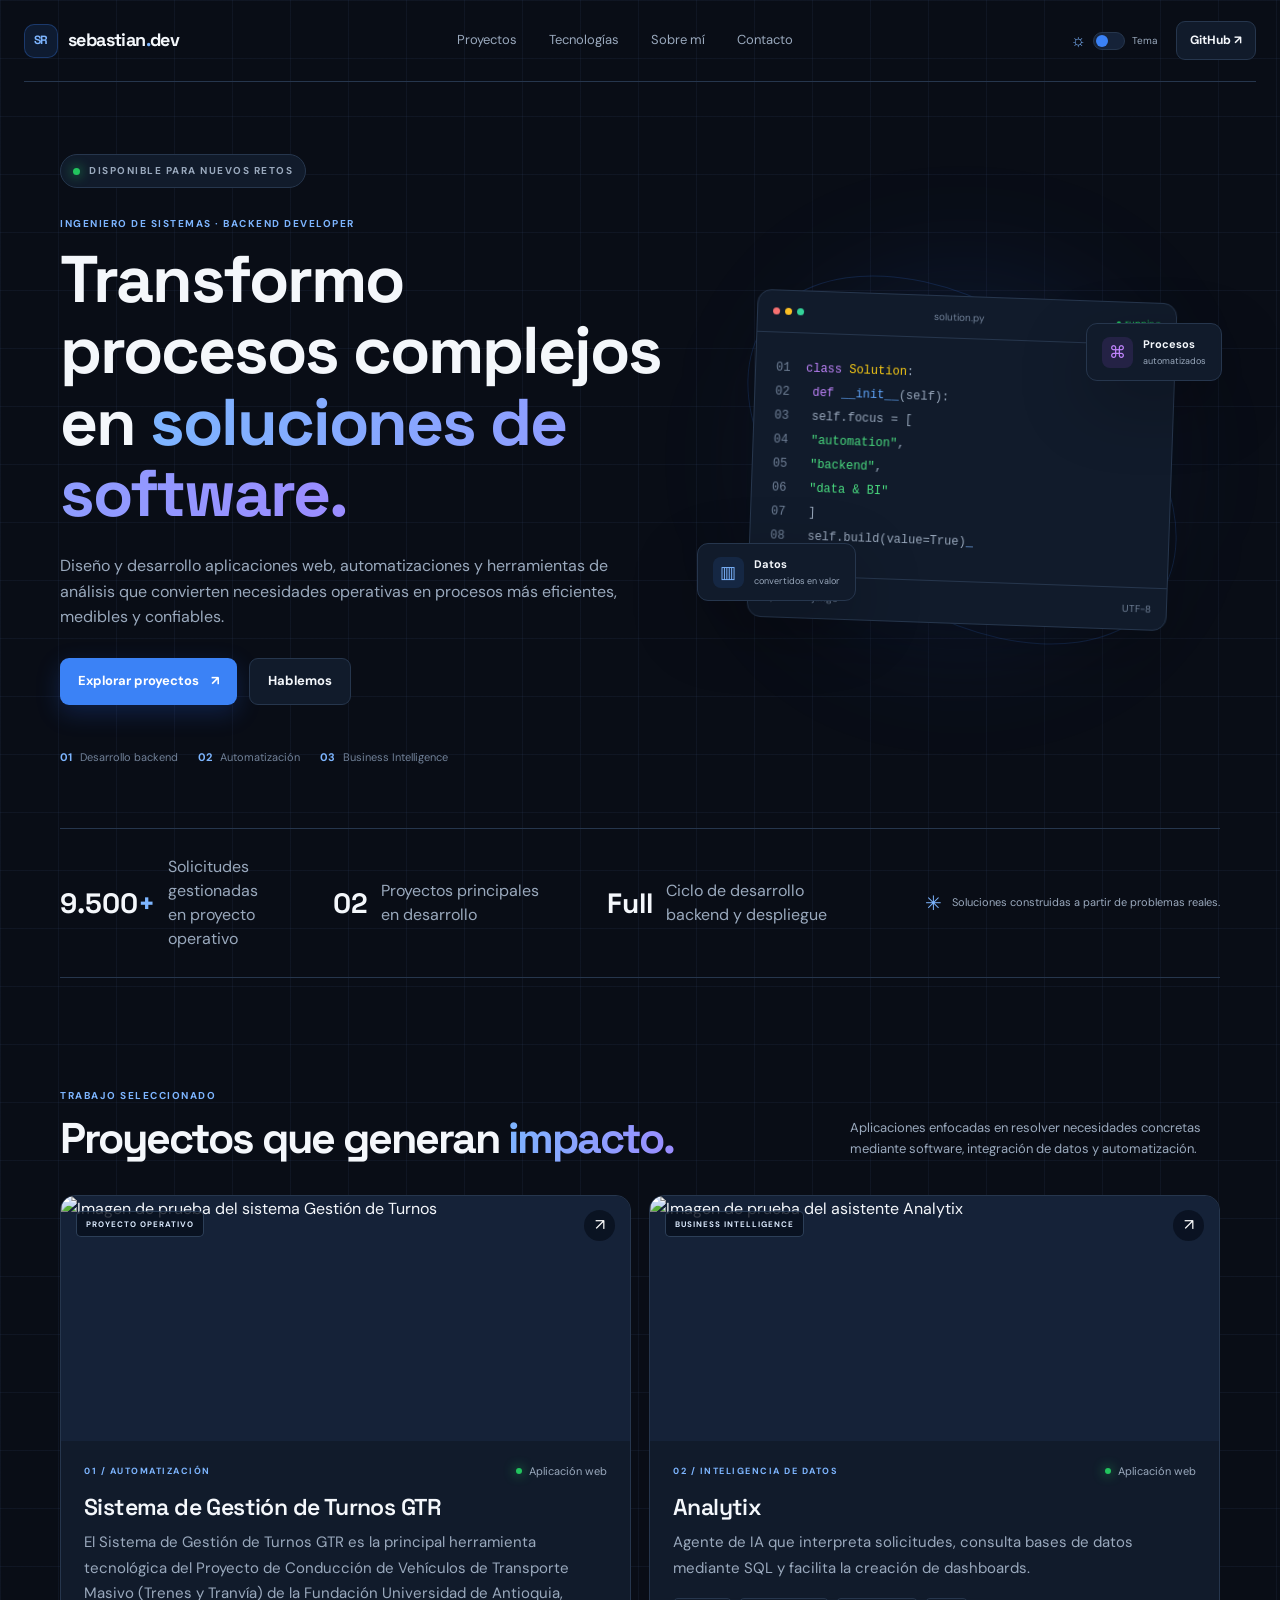
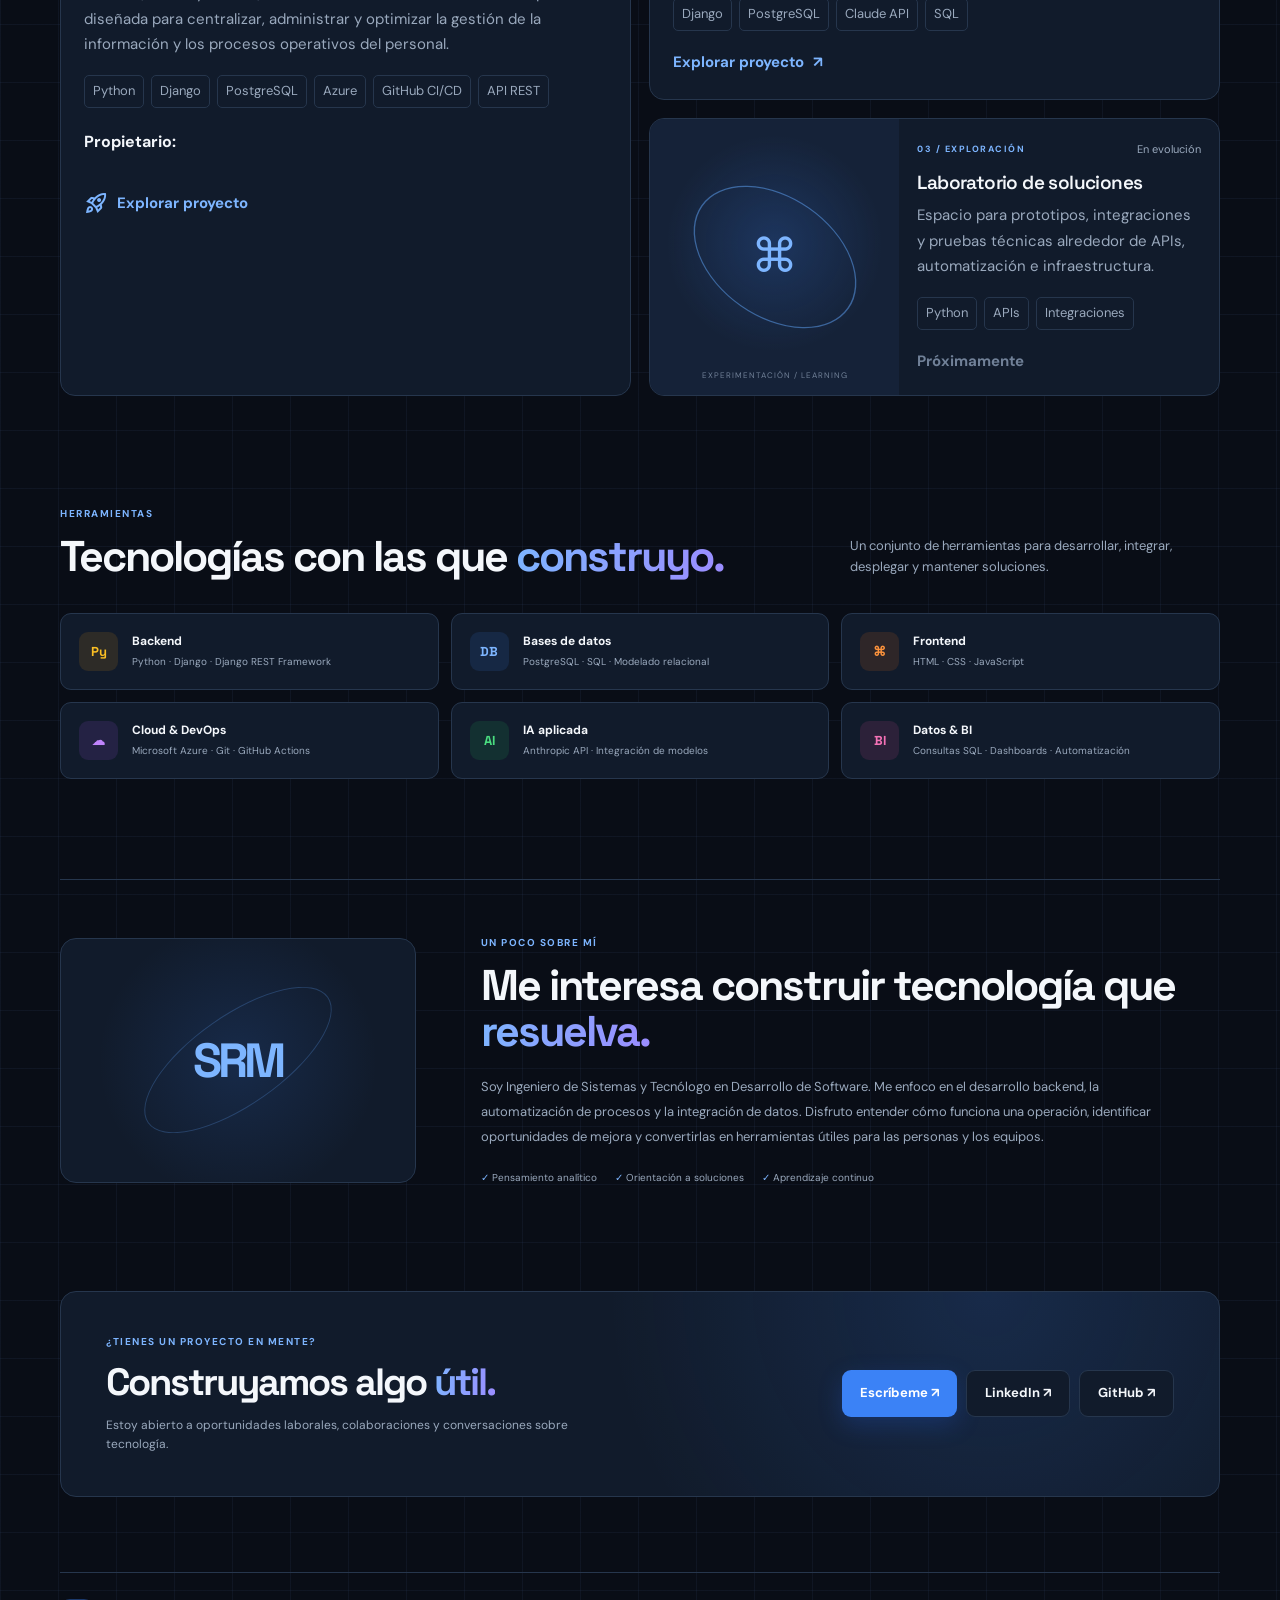
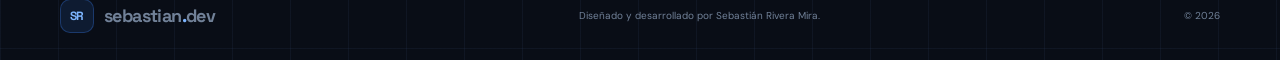
==== commit 1e608a9d: "Update index.html" ====
--- a/index.html
+++ b/index.html
@@ -106,7 +106,7 @@
             <a class="project-image-link" href="proyectos/gestion-turnos.html"
               aria-label="Ver detalle de Gestión de Turnos">
               <img
-                src="https://raw.githubusercontent.com/srivera227/Portafolio/refs/heads/main/images/dashboard_general.png"
+                src="https://raw.githubusercontent.com/srivera227/Portafolio/refs/heads/main/images/gt_conduccion/portada_gtConduccion.png"
                 alt="Imagen de prueba del sistema Gestión de Turnos">
               <span class="image-tag">PROYECTO OPERATIVO</span><span class="image-open">↗</span>
             </a>
@@ -119,7 +119,7 @@
                 de Vehículos de Transporte Masivo (Trenes y Tranvía) de la Fundación Universidad de Antioquia, diseñada
                 para centralizar, administrar y optimizar la gestión de la información y los procesos operativos del
                 personal.</p>
-              <div class="tag-list"><span>Django</span><span>Python</span><span>PostgreSQL</span><span>Azure</span>
+              <div class="tag-list"><span>Python</span><span>Django</span><span>PostgreSQL</span><span>Azure</span><span>GitHub CI/CD</span><span>API REST</span>
               </div>
               <h4>Propietario:</h4>
               <div class="propietario">
@@ -132,11 +132,14 @@
           </article>
           <article class="project-card">
             <a class="project-image-link" href="proyectos/analytix.html" aria-label="Ver detalle de Analytix">
-              <img src="assets/images/analytix/portada.svg" alt="Imagen de prueba del asistente Analytix">
+              <img src="https://raw.githubusercontent.com/srivera227/Portafolio/refs/heads/main/images/analytix/analytix_home.png" alt="Imagen de prueba del asistente Analytix">
               <span class="image-tag">BUSINESS INTELLIGENCE</span><span class="image-open">↗</span>
             </a>
             <div class="project-content">
-              <div class="project-topline"><span class="project-number">02 / INTELIGENCIA DE DATOS</span></div>
+              <div class="project-topline"><span class="project-number">02 / INTELIGENCIA DE DATOS</span>
+                <span
+                  class="project-state"><i></i> Aplicación web</span>
+              </div>
               <h3>Analytix</h3>
               <p class="project-summary">Agente de IA que interpreta solicitudes, consulta bases de datos mediante SQL y
                 facilita la creación de dashboards.</p>
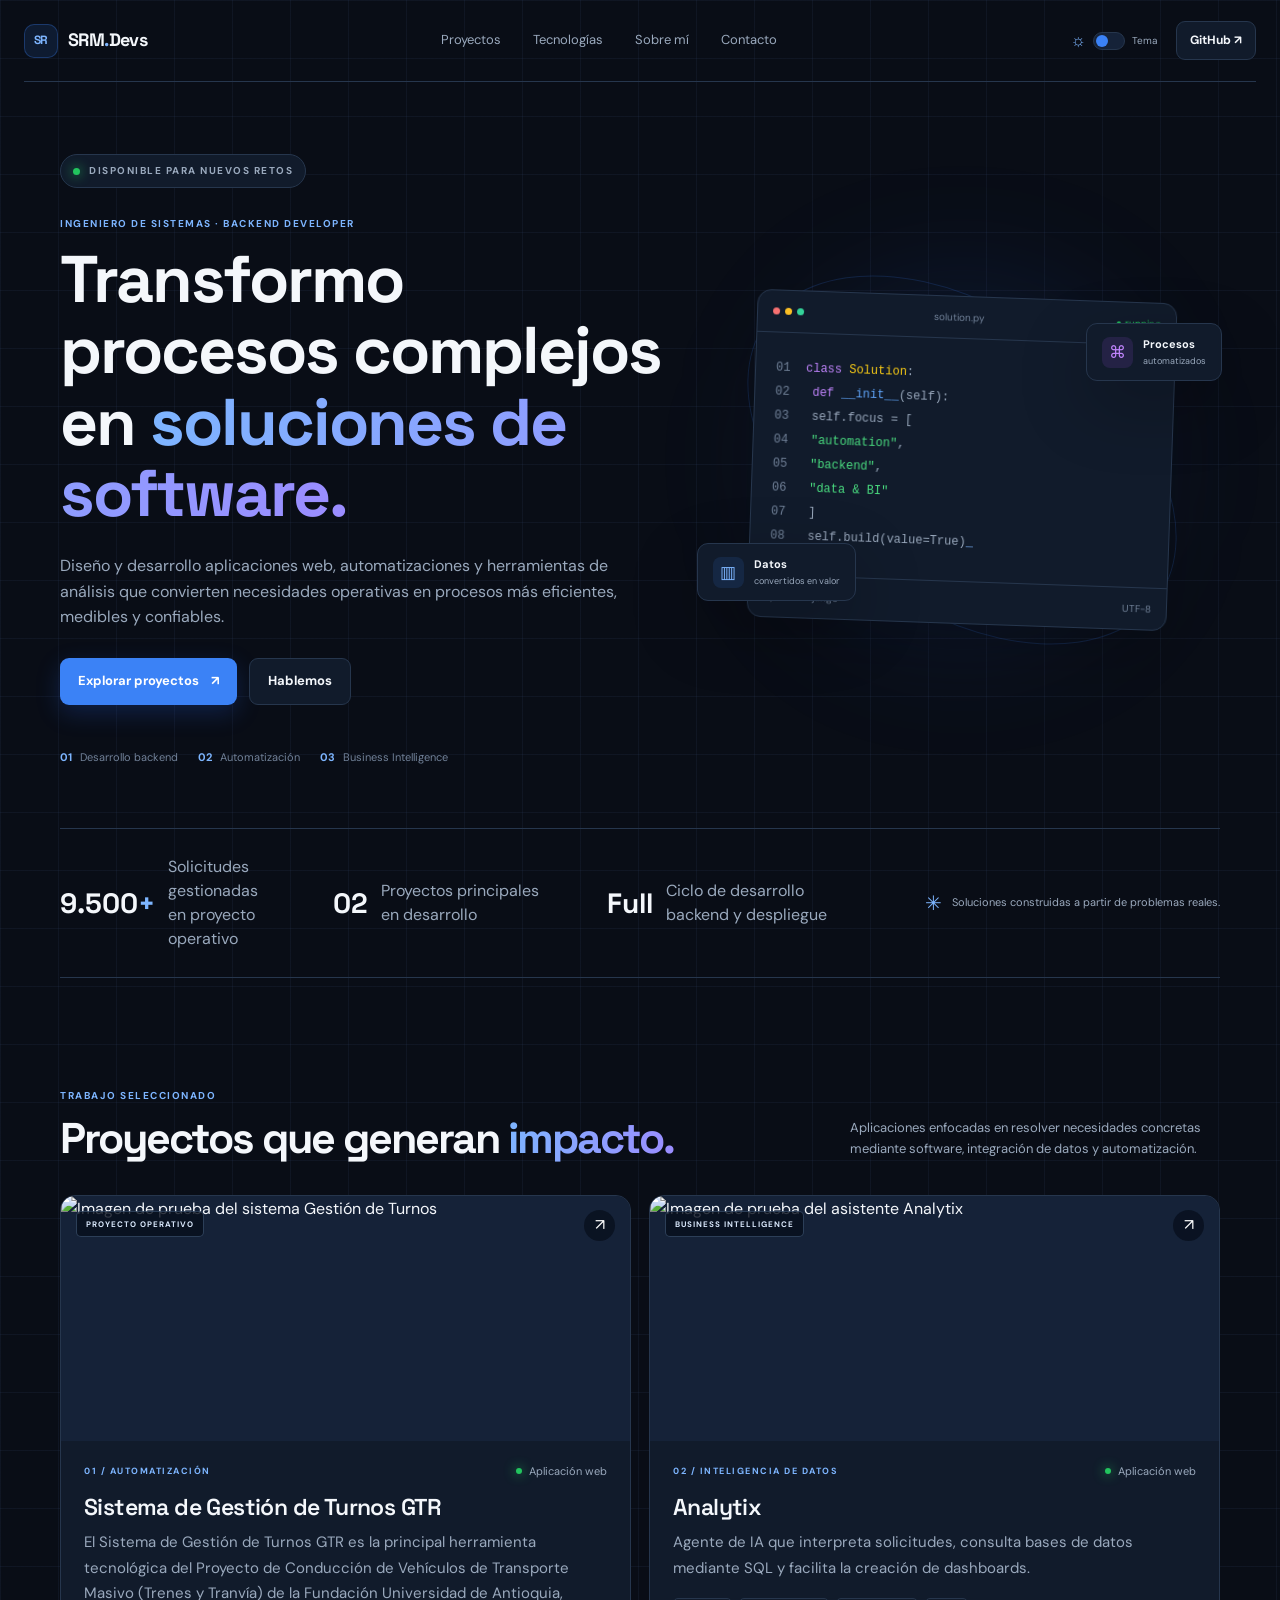
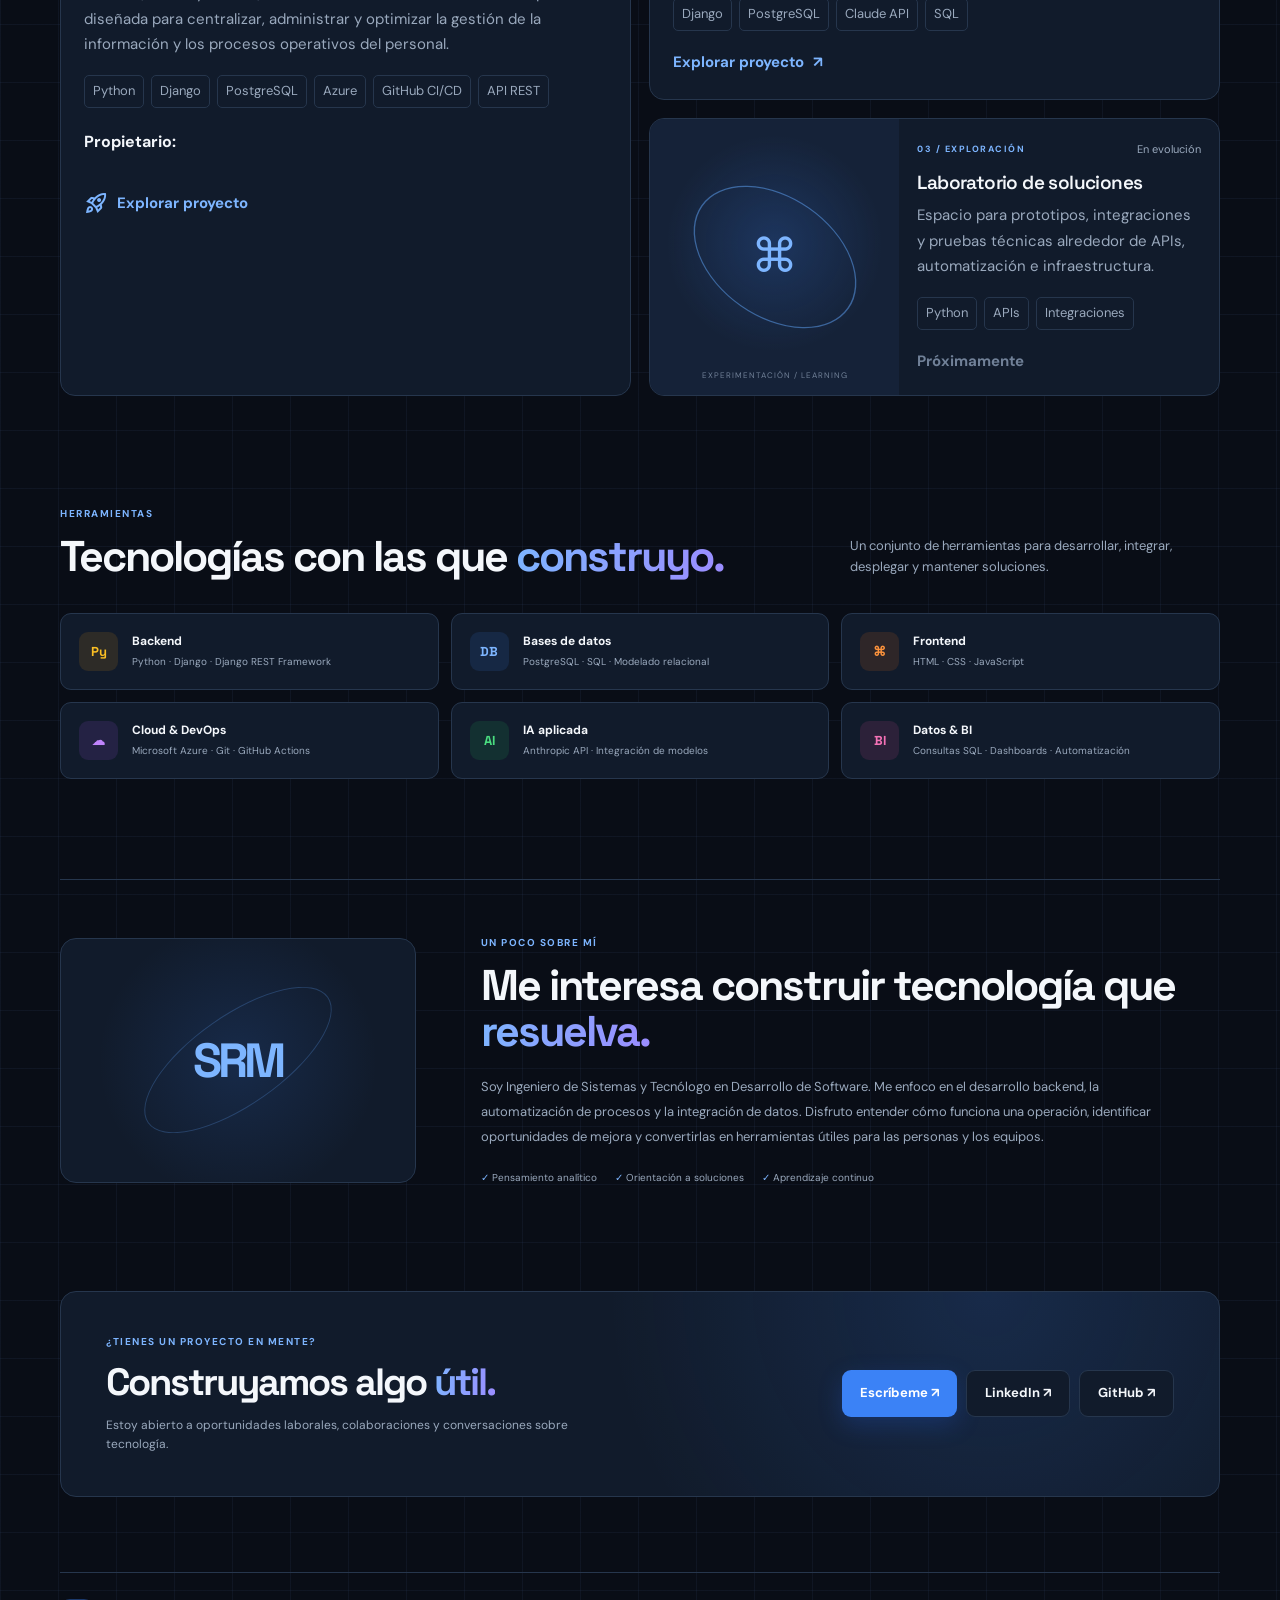
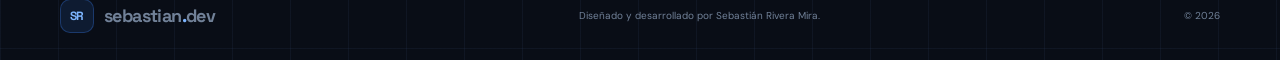
==== commit 09b2d094: "update general" ====
--- a/index.html
+++ b/index.html
@@ -25,7 +25,7 @@
   <div class="site-shell">
     <header class="site-header">
       <a class="brand" href="index.html" aria-label="Ir al inicio"><span
-          class="brand-mark">SR</span><span>sebastian<span class="brand-dot">.</span>dev</span></a>
+          class="brand-mark">SR</span><span>SRM<span class="brand-dot">.</span>Devs</span></a>
       <nav class="main-nav" aria-label="Navegación principal">
         <a href="#proyectos">Proyectos</a><a href="#tecnologias">Tecnologías</a><a href="#sobre-mi">Sobre mí</a><a
           href="#contacto">Contacto</a>
@@ -119,7 +119,8 @@
                 de Vehículos de Transporte Masivo (Trenes y Tranvía) de la Fundación Universidad de Antioquia, diseñada
                 para centralizar, administrar y optimizar la gestión de la información y los procesos operativos del
                 personal.</p>
-              <div class="tag-list"><span>Python</span><span>Django</span><span>PostgreSQL</span><span>Azure</span><span>GitHub CI/CD</span><span>API REST</span>
+              <div class="tag-list">
+                <span>Python</span><span>Django</span><span>PostgreSQL</span><span>Azure</span><span>GitHub CI/CD</span><span>API REST</span>
               </div>
               <h4>Propietario:</h4>
               <div class="propietario">
--- a/css/main.css
+++ b/css/main.css
@@ -1,16 +1,904 @@
-*{box-sizing:border-box}
-
-html{scroll-behavior:smooth;scroll-padding-top:100px}body{margin:0;background:var(--bg);color:var(--text);font-family:"DM Sans",Arial,sans-serif;line-height:1.6;transition:background .25s,color .25s}a{color:inherit;text-decoration:none}img{max-width:100%;display:block}.site-shell{overflow:hidden;background-image:linear-gradient(var(--grid-line) 1px,transparent 1px),linear-gradient(90deg,var(--grid-line) 1px,transparent 1px);background-size:58px 58px}.section-wrap{width:min(1160px,calc(100% - 48px));margin-inline:auto}.site-header{height:82px;display:flex;align-items:center;justify-content:space-between;width:min(1240px,calc(100% - 48px));margin:auto;border-bottom:1px solid var(--border);position:relative;z-index:5}.brand{display:inline-flex;align-items:center;gap:10px;font-family:"Space Grotesk",sans-serif;font-weight:700;font-size:18px;letter-spacing:-.6px}.brand-mark{width:34px;height:34px;display:grid;place-items:center;background:var(--accent-bg);border:1px solid rgba(59,130,246,.3);color:var(--blue-light);border-radius:10px;font-size:12px}.brand-dot{color:var(--blue-light)}.main-nav{display:flex;gap:32px;color:var(--muted);font-size:13px}.main-nav a:hover,.text-link:hover{color:var(--blue-light)}.header-actions{display:flex;align-items:center;gap:18px}.hero{min-height:610px;display:grid;grid-template-columns:1.08fr .92fr;align-items:center;gap:40px;padding-block:72px 62px}.eyebrow,.section-label,.hero-kicker,.project-number{font-size:10px;font-weight:700;letter-spacing:1.5px}.eyebrow{display:inline-flex;align-items:center;gap:9px;padding:8px 12px;border:1px solid var(--border);border-radius:30px;color:var(--muted);background:var(--surface)}.status-dot,
-.project-state i{width:7px;height:7px;border-radius:50%;background:#22c55e;box-shadow:0 0 12px #22c55e}
-.hero-kicker{color:var(--blue-light);margin:28px 0 12px}.hero h1,.section-heading h2,.about-copy h2,.contact-panel h2{font-family:"Space Grotesk",sans-serif;letter-spacing:-2px;line-height:1.08}.hero h1{font-size:clamp(42px,5.4vw,66px);max-width:660px;margin:0}.gradient-text{background:linear-gradient(100deg,var(--blue-light),#9b8cff);-webkit-background-clip:text;background-clip:text;color:transparent}.hero-description{max-width:590px;color:var(--muted);font-size:16px;margin:24px 0 28px}.hero-actions{display:flex;gap:12px;flex-wrap:wrap}.button{display:inline-flex;align-items:center;justify-content:center;gap:12px;padding:12px 18px;border-radius:9px;font-size:13px;font-weight:700;transition:transform .2s,border-color .2s,background .2s}.button:hover{transform:translateY(-2px)}.button-primary{background:var(--blue);color:white;box-shadow:0 8px 24px rgba(37,99,235,.23)}.button-primary:hover{background:#1d4ed8}.button-ghost,.button-outline{border:1px solid var(--border);color:var(--text);background:var(--surface)}.button-ghost:hover,.button-outline:hover{border-color:var(--blue)}.button-small{padding:9px 13px;font-size:12px}.hero-meta{display:flex;gap:20px;flex-wrap:wrap;margin-top:44px;color:var(--subtle);font-size:11px}.hero-meta b{color:var(--blue-light);margin-right:5px}.hero-visual{min-height:390px;position:relative;display:grid;place-items:center}.visual-glow{position:absolute;width:320px;height:320px;border-radius:50%;background:rgba(37,99,235,.17);filter:blur(70px)}.code-window{position:relative;z-index:2;width:min(420px,100%);background:var(--surface);border:1px solid var(--border);border-radius:14px;box-shadow:var(--shadow);overflow:hidden;transform:rotate(2deg)}.window-top,.window-footer{height:42px;padding:0 15px;display:flex;align-items:center;justify-content:space-between;border-bottom:1px solid var(--border);color:var(--subtle);font-size:10px}.window-footer{border:0;border-top:1px solid var(--border)}.window-dots{display:flex;gap:5px}.window-dots i{width:7px;height:7px;border-radius:50%;background:#64748b}.window-dots i:first-child{background:#f87171}.window-dots i:nth-child(2){background:#fbbf24}.window-dots i:nth-child(3){background:#34d399}.window-status{color:#22c55e}.code-lines{padding:23px 20px 27px;font:12px/2 "Consolas",monospace;color:var(--muted)}.code-lines p{margin:0}.line-no{display:inline-block;width:30px;color:var(--subtle)}.code-purple{color:#c084fc}.code-yellow{color:#facc15}.code-blue{color:#60a5fa}.code-green{color:#4ade80}.cursor{color:var(--blue-light);animation:blink 1s infinite}@keyframes blink{50%{opacity:0}}.floating-card{position:absolute;z-index:3;display:flex;align-items:center;gap:10px;padding:12px 15px;background:var(--surface);border:1px solid var(--border);border-radius:11px;box-shadow:var(--shadow)}.floating-card-one{top:58px;right:-2px}.floating-card-two{bottom:54px;left:-8px}.float-icon{width:31px;height:31px;display:grid;place-items:center;background:rgba(168,85,247,.13);color:#c084fc;border-radius:8px;font-size:17px}.float-icon-blue{background:var(--accent-bg);color:var(--blue-light)}.floating-card strong,.floating-card small{display:block}.floating-card strong{font-size:11px}.floating-card small{font-size:9px;color:var(--muted)}.hero-orbit{position:absolute;border:1px solid rgba(59,130,246,.18);border-radius:50%}.orbit-one{width:420px;height:250px;transform:rotate(-27deg)}.orbit-two{width:480px;height:300px;transform:rotate(35deg)}.quick-stats{display:grid;grid-template-columns:repeat(3,1fr) 1.35fr;border-block:1px solid var(--border);padding:26px 0;gap:22px}.stat-item{display:flex;align-items:center;gap:13px}.stat-item strong{font:700 28px "Space Grotesk";color:var(--text)}.stat-item strong span{color:var(--blue-light)}.stat-item>span{font-size:16px;line-height:1.5;color:var(--muted)}.stat-note{display:flex;align-items:center;justify-content:flex-end;gap:10px;color:var(--muted);font-size:11px}.mini-spark{color:var(--blue-light);font-size:20px}.projects-section,.tech-section{padding-top:110px}.section-heading{display:flex;align-items:flex-end;justify-content:space-between;gap:35px;margin-bottom:32px}.section-label{color:var(--blue-light);margin:0 0 12px}.section-heading h2,.about-copy h2,.contact-panel h2{font-size:clamp(30px,4vw,43px);margin:0}.section-intro{max-width:370px;color:var(--muted);font-size:13px;margin:0 0 3px}.project-grid{display:grid;grid-template-columns:1fr 1fr;gap:18px}.project-card{background:var(--surface);border:1px solid var(--border);border-radius:15px;overflow:hidden;transition:transform .25s,border-color .25s,box-shadow .25s}.project-card:hover{transform:translateY(-5px);border-color:rgba(59,130,246,.55);box-shadow:var(--shadow)}.project-featured{grid-row:span 2}.project-image-link{height:245px;display:block;position:relative;overflow:hidden;background:var(--surface-2)}.project-image-link img{width:100%;height:100%;object-fit:cover;transition:transform .45s}.project-card:hover .project-image-link img{transform:scale(1.035)}.image-tag{position:absolute;left:15px;top:15px;background:rgba(8,15,29,.82);color:#dbeafe;border:1px solid rgba(147,197,253,.25);border-radius:5px;padding:6px 9px;font-size:8px;letter-spacing:1px;font-weight:700}.image-open{position:absolute;right:15px;top:14px;width:31px;height:31px;display:grid;place-items:center;background:rgba(8,15,29,.8);border-radius:50%;color:white}.project-content{padding:22px 23px 24px}.project-topline{display:flex;align-items:center;justify-content:space-between;gap:10px}.project-number{font-size:9px;color:var(--blue-light)}
-.project-state{display:inline-flex;align-items:center;gap:7px;font-size:11px;color:var(--muted)}.project-state i{width:6px;height:6px}.project-content h3{font:600 23px "Space Grotesk";letter-spacing:-.6px;margin:12px 0 8px}
-.project-summary{color:var(--muted);font-size:15px;line-height:1.7;margin:0 0 17px}
-.tag-list{display:flex;gap:7px;flex-wrap:wrap;margin-bottom:18px}
-.tag-list span{padding:5px 8px;border:1px solid var(--border);border-radius:5px;color:var(--muted);font-size:13px}
-.text-link{display:inline-flex;gap:9px;align-items:center;color:var(--blue-light);font-size:15px;font-weight:700}.text-muted{color:var(--subtle)}.project-lab{display:grid;grid-template-columns: .78fr 1fr;align-items:stretch}.lab-visual{min-height:235px;display:grid;place-items:center;position:relative;overflow:hidden;background:radial-gradient(circle at 50% 45%,rgba(59,130,246,.2),transparent 55%),var(--surface-2)}.lab-orbit{width:120px;height:120px;border:1px solid rgba(96,165,250,.5);border-radius:50%;position:absolute;transform:rotate(35deg) scaleX(1.5)}.lab-symbol{font-size:47px;color:var(--blue-light);z-index:1}.lab-caption{position:absolute;bottom:13px;font-size:8px;letter-spacing:1px;color:var(--subtle)}.project-lab .project-content{padding:22px 18px}.project-lab .project-content h3{font-size:19px}.tech-section{padding-bottom:100px}.tech-grid{display:grid;grid-template-columns:repeat(3,1fr);gap:12px}.tech-card{display:flex;align-items:center;gap:14px;padding:18px;background:var(--surface);border:1px solid var(--border);border-radius:11px}.tech-icon{width:39px;height:39px;display:grid;place-items:center;border-radius:9px;background:rgba(245,158,11,.12);color:#fbbf24;font:700 13px "Space Grotesk"}.tech-icon-blue{background:var(--accent-bg);color:var(--blue-light)}.tech-icon-orange{background:rgba(249,115,22,.12);color:#fb923c}.tech-icon-violet{background:rgba(168,85,247,.12);color:#c084fc}.tech-icon-green{background:rgba(34,197,94,.12);color:#4ade80}.tech-icon-pink{background:rgba(236,72,153,.12);color:#f472b6}.tech-card h3{font-size:12px;margin:0 0 3px}.tech-card p{font-size:10px;color:var(--muted);margin:0}.about-section{display:grid;grid-template-columns:.65fr 1.35fr;gap:65px;align-items:center;padding-block:55px 105px;border-top:1px solid var(--border)}.about-mark{height:245px;border:1px solid var(--border);border-radius:16px;display:grid;place-items:center;position:relative;overflow:hidden;background:radial-gradient(circle,rgba(59,130,246,.15),transparent 65%),var(--surface)}.about-mark span{font:700 48px "Space Grotesk";letter-spacing:-4px;color:var(--blue-light)}.about-mark i{position:absolute;width:220px;height:90px;border:1px solid rgba(96,165,250,.25);border-radius:50%;transform:rotate(-35deg)}.about-copy>p:not(.section-label){color:var(--muted);font-size:13px;max-width:680px;line-height:1.9;margin:20px 0}.about-points{display:flex;gap:18px;flex-wrap:wrap;color:var(--muted);font-size:10px}.about-points span:first-letter{color:var(--blue-light)}.contact-section{padding-bottom:75px}.contact-panel{padding:42px 45px;border:1px solid var(--border);border-radius:16px;background:radial-gradient(circle at 80% 0%,rgba(59,130,246,.15),transparent 40%),var(--surface);display:flex;align-items:center;justify-content:space-between;gap:30px}.contact-panel h2{font-size:38px}.contact-panel p:not(.section-label){color:var(--muted);font-size:12px;max-width:510px;margin:13px 0 0}.contact-actions{display:flex;gap:9px;flex-wrap:wrap}.site-footer{min-height:88px;border-top:1px solid var(--border);display:flex;align-items:center;justify-content:space-between;gap:20px;color:var(--subtle);font-size:10px}.theme-toggle-input{position:absolute;width:1px;height:1px;opacity:0;pointer-events:none}.theme-switch{display:flex;align-items:center;gap:7px;color:var(--muted);font-size:10px;cursor:pointer;user-select:none}.theme-icon{font-size:17px;color:var(--blue-light)}.switch-track{width:32px;height:18px;padding:2px;border-radius:20px;background:var(--surface-2);border:1px solid var(--border);display:flex;align-items:center}.switch-thumb{height:12px;width:12px;border-radius:50%;background:var(--blue);transition:transform .2s}#theme-toggle:checked~.site-shell .switch-thumb{transform:translateX(13px)}#theme-toggle:focus-visible~.site-shell .theme-switch{outline:2px solid var(--blue);outline-offset:4px;border-radius:4px}
-.propietario{
+* {
+    box-sizing: border-box
+}
+
+html {
+    scroll-behavior: smooth;
+    scroll-padding-top: 100px
+}
+
+body {
+    margin: 0;
+    background: var(--bg);
+    color: var(--text);
+    font-family: "DM Sans", Arial, sans-serif;
+    line-height: 1.6;
+    transition: background .25s, color .25s
+}
+
+a {
+    color: inherit;
+    text-decoration: none
+}
+
+img {
+    max-width: 100%;
+    display: block
+}
+
+
+
+.site-shell {
+    overflow: hidden;
+    background-image: linear-gradient(var(--grid-line) 1px, transparent 1px), linear-gradient(90deg, var(--grid-line) 1px, transparent 1px);
+    background-size: 58px 58px
+}
+
+.section-wrap {
+    width: min(1160px, calc(100% - 48px));
+    margin-inline: auto
+}
+
+.site-header {
+    height: 82px;
+    display: flex;
+    align-items: center;
+    justify-content: space-between;
+    width: min(1240px, calc(100% - 48px));
+    margin: auto;
+    border-bottom: 1px solid var(--border);
+    position: relative;
+    z-index: 5
+}
+
+.brand {
+    display: inline-flex;
+    align-items: center;
+    gap: 10px;
+    font-family: "Space Grotesk", sans-serif;
+    font-weight: 700;
+    font-size: 18px;
+    letter-spacing: -.6px
+}
+
+.brand-mark {
+    width: 34px;
+    height: 34px;
+    display: grid;
+    place-items: center;
+    background: var(--accent-bg);
+    border: 1px solid rgba(59, 130, 246, .3);
+    color: var(--blue-light);
+    border-radius: 10px;
+    font-size: 12px
+}
+
+.brand-dot {
+    color: var(--blue-light)
+}
+
+.main-nav {
+    display: flex;
+    gap: 32px;
+    color: var(--muted);
+    font-size: 13px
+}
+
+.main-nav a:hover,
+.text-link:hover {
+    color: var(--blue-light)
+}
+
+.header-actions {
+    display: flex;
+    align-items: center;
+    gap: 18px
+}
+
+.hero {
+    min-height: 610px;
+    display: grid;
+    grid-template-columns: 1.08fr .92fr;
+    align-items: center;
+    gap: 40px;
+    padding-block: 72px 62px
+}
+
+.eyebrow,
+.section-label,
+.hero-kicker,
+.project-number {
+    font-size: 10px;
+    font-weight: 700;
+    letter-spacing: 1.5px
+}
+
+.eyebrow {
+    display: inline-flex;
+    align-items: center;
+    gap: 9px;
+    padding: 8px 12px;
+    border: 1px solid var(--border);
+    border-radius: 30px;
+    color: var(--muted);
+    background: var(--surface)
+}
+
+.status-dot,
+.project-state i {
+    width: 7px;
+    height: 7px;
+    border-radius: 50%;
+    background: #22c55e;
+    box-shadow: 0 0 12px #22c55e
+}
+
+.hero-kicker {
+    color: var(--blue-light);
+    margin: 28px 0 12px
+}
+
+.hero h1,
+.section-heading h2,
+.about-copy h2,
+.contact-panel h2 {
+    font-family: "Space Grotesk", sans-serif;
+    letter-spacing: -2px;
+    line-height: 1.08
+}
+
+.hero h1 {
+    font-size: clamp(42px, 5.4vw, 66px);
+    max-width: 660px;
+    margin: 0
+}
+
+.gradient-text {
+    background: linear-gradient(100deg, var(--blue-light), #9b8cff);
+    -webkit-background-clip: text;
+    background-clip: text;
+    color: transparent
+}
+
+.hero-description {
+    max-width: 590px;
+    color: var(--muted);
+    font-size: 16px;
+    margin: 24px 0 28px
+}
+
+.hero-actions {
+    display: flex;
+    gap: 12px;
+    flex-wrap: wrap
+}
+
+.button {
+    display: inline-flex;
+    align-items: center;
+    justify-content: center;
+    gap: 12px;
+    padding: 12px 18px;
+    border-radius: 9px;
+    font-size: 13px;
+    font-weight: 700;
+    transition: transform .2s, border-color .2s, background .2s
+}
+
+.button:hover {
+    transform: translateY(-2px)
+}
+
+.button-primary {
+    background: var(--blue);
+    color: white;
+    box-shadow: 0 8px 24px rgba(37, 99, 235, .23)
+}
+
+.button-primary:hover {
+    background: #1d4ed8
+}
+
+.button-ghost,
+.button-outline {
+    border: 1px solid var(--border);
+    color: var(--text);
+    background: var(--surface)
+}
+
+.button-ghost:hover,
+.button-outline:hover {
+    border-color: var(--blue)
+}
+
+.button-small {
+    padding: 9px 13px;
+    font-size: 12px
+}
+
+.hero-meta {
+    display: flex;
+    gap: 20px;
+    flex-wrap: wrap;
+    margin-top: 44px;
+    color: var(--subtle);
+    font-size: 11px
+}
+
+.hero-meta b {
+    color: var(--blue-light);
+    margin-right: 5px
+}
+
+.hero-visual {
+    min-height: 390px;
+    position: relative;
+    display: grid;
+    place-items: center
+}
+
+.visual-glow {
+    position: absolute;
+    width: 320px;
+    height: 320px;
+    border-radius: 50%;
+    background: rgba(37, 99, 235, .17);
+    filter: blur(70px)
+}
+
+.code-window {
+    position: relative;
+    z-index: 2;
+    width: min(420px, 100%);
+    background: var(--surface);
+    border: 1px solid var(--border);
+    border-radius: 14px;
+    box-shadow: var(--shadow);
+    overflow: hidden;
+    transform: rotate(2deg)
+}
+
+.window-top,
+.window-footer {
+    height: 42px;
+    padding: 0 15px;
+    display: flex;
+    align-items: center;
+    justify-content: space-between;
+    border-bottom: 1px solid var(--border);
+    color: var(--subtle);
+    font-size: 10px
+}
+
+.window-footer {
+    border: 0;
+    border-top: 1px solid var(--border)
+}
+
+.window-dots {
+    display: flex;
+    gap: 5px
+}
+
+.window-dots i {
+    width: 7px;
+    height: 7px;
+    border-radius: 50%;
+    background: #64748b
+}
+
+.window-dots i:first-child {
+    background: #f87171
+}
+
+.window-dots i:nth-child(2) {
+    background: #fbbf24
+}
+
+.window-dots i:nth-child(3) {
+    background: #34d399
+}
+
+.window-status {
+    color: #22c55e
+}
+
+.code-lines {
+    padding: 23px 20px 27px;
+    font: 12px/2 "Consolas", monospace;
+    color: var(--muted)
+}
+
+.code-lines p {
+    margin: 0
+}
+
+.line-no {
+    display: inline-block;
+    width: 30px;
+    color: var(--subtle)
+}
+
+.code-purple {
+    color: #c084fc
+}
+
+.code-yellow {
+    color: #facc15
+}
+
+.code-blue {
+    color: #60a5fa
+}
+
+.code-green {
+    color: #4ade80
+}
+
+.cursor {
+    color: var(--blue-light);
+    animation: blink 1s infinite
+}
+
+@keyframes blink {
+    50% {
+        opacity: 0
+    }
+}
+
+.floating-card {
+    position: absolute;
+    z-index: 3;
+    display: flex;
+    align-items: center;
+    gap: 10px;
+    padding: 12px 15px;
+    background: var(--surface);
+    border: 1px solid var(--border);
+    border-radius: 11px;
+    box-shadow: var(--shadow)
+}
+
+.floating-card-one {
+    top: 58px;
+    right: -2px
+}
+
+.floating-card-two {
+    bottom: 54px;
+    left: -8px
+}
+
+.float-icon {
+    width: 31px;
+    height: 31px;
+    display: grid;
+    place-items: center;
+    background: rgba(168, 85, 247, .13);
+    color: #c084fc;
+    border-radius: 8px;
+    font-size: 17px
+}
+
+.float-icon-blue {
+    background: var(--accent-bg);
+    color: var(--blue-light)
+}
+
+.floating-card strong,
+.floating-card small {
+    display: block
+}
+
+.floating-card strong {
+    font-size: 11px
+}
+
+.floating-card small {
+    font-size: 9px;
+    color: var(--muted)
+}
+
+.hero-orbit {
+    position: absolute;
+    border: 1px solid rgba(59, 130, 246, .18);
+    border-radius: 50%
+}
+
+.orbit-one {
+    width: 420px;
+    height: 250px;
+    transform: rotate(-27deg)
+}
+
+.orbit-two {
+    width: 480px;
+    height: 300px;
+    transform: rotate(35deg)
+}
+
+.quick-stats {
+    display: grid;
+    grid-template-columns: repeat(3, 1fr) 1.35fr;
+    border-block: 1px solid var(--border);
+    padding: 26px 0;
+    gap: 22px
+}
+
+.stat-item {
+    display: flex;
+    align-items: center;
+    gap: 13px
+}
+
+.stat-item strong {
+    font: 700 28px "Space Grotesk";
+    color: var(--text)
+}
+
+.stat-item strong span {
+    color: var(--blue-light)
+}
+
+.stat-item>span {
+    font-size: 16px;
+    line-height: 1.5;
+    color: var(--muted)
+}
+
+.stat-note {
+    display: flex;
+    align-items: center;
+    justify-content: flex-end;
+    gap: 10px;
+    color: var(--muted);
+    font-size: 11px
+}
+
+.mini-spark {
+    color: var(--blue-light);
+    font-size: 20px
+}
+
+.projects-section,
+.tech-section {
+    padding-top: 110px
+}
+
+.section-heading {
+    display: flex;
+    align-items: flex-end;
+    justify-content: space-between;
+    gap: 35px;
+    margin-bottom: 32px
+}
+
+.section-label {
+    color: var(--blue-light);
+    margin: 0 0 12px
+}
+
+.section-heading h2,
+.about-copy h2,
+.contact-panel h2 {
+    font-size: clamp(30px, 4vw, 43px);
+    margin: 0
+}
+
+.section-intro {
+    max-width: 370px;
+    color: var(--muted);
+    font-size: 13px;
+    margin: 0 0 3px
+}
+
+.project-grid {
+    display: grid;
+    grid-template-columns: 1fr 1fr;
+    gap: 18px
+}
+
+.project-card {
+    background: var(--surface);
+    border: 1px solid var(--border);
+    border-radius: 15px;
+    overflow: hidden;
+    transition: transform .25s, border-color .25s, box-shadow .25s
+}
+
+.project-card:hover {
+    transform: translateY(-5px);
+    border-color: rgba(59, 130, 246, .55);
+    box-shadow: var(--shadow)
+}
+
+.project-featured {
+    grid-row: span 2
+}
+
+.project-image-link {
+    height: 245px;
+    display: block;
+    position: relative;
+    overflow: hidden;
+    background: var(--surface-2)
+}
+
+.project-image-link img {
+    width: 100%;
+    height: 100%;
+    object-fit: cover;
+    transition: transform .45s
+}
+
+.project-card:hover .project-image-link img {
+    transform: scale(1.035)
+}
+
+.image-tag {
+    position: absolute;
+    left: 15px;
+    top: 15px;
+    background: rgba(8, 15, 29, .82);
+    color: #dbeafe;
+    border: 1px solid rgba(147, 197, 253, .25);
+    border-radius: 5px;
+    padding: 6px 9px;
+    font-size: 8px;
+    letter-spacing: 1px;
+    font-weight: 700
+}
+
+.image-open {
+    position: absolute;
+    right: 15px;
+    top: 14px;
+    width: 31px;
+    height: 31px;
+    display: grid;
+    place-items: center;
+    background: rgba(8, 15, 29, .8);
+    border-radius: 50%;
+    color: white
+}
+
+.project-content {
+    padding: 22px 23px 24px
+}
+
+.project-topline {
+    display: flex;
+    align-items: center;
+    justify-content: space-between;
+    gap: 10px
+}
+
+.project-number {
+    font-size: 9px;
+    color: var(--blue-light)
+}
+
+.project-state {
+    display: inline-flex;
+    align-items: center;
+    gap: 7px;
+    font-size: 11px;
+    color: var(--muted)
+}
+
+.project-state i {
+    width: 6px;
+    height: 6px
+}
+
+.project-content h3 {
+    font: 600 23px "Space Grotesk";
+    letter-spacing: -.6px;
+    margin: 12px 0 8px
+}
+
+.project-summary {
+    color: var(--muted);
+    font-size: 15px;
+    line-height: 1.7;
+    margin: 0 0 17px
+}
+
+.tag-list {
+    display: flex;
+    gap: 7px;
+    flex-wrap: wrap;
+    margin-bottom: 18px
+}
+
+.tag-list span {
+    padding: 5px 8px;
+    border: 1px solid var(--border);
+    border-radius: 5px;
+    color: var(--muted);
+    font-size: 13px
+}
+
+.text-link {
+    display: inline-flex;
+    gap: 9px;
+    align-items: center;
+    color: var(--blue-light);
+    font-size: 15px;
+    font-weight: 700
+}
+
+.text-muted {
+    color: var(--subtle)
+}
+
+.project-lab {
+    display: grid;
+    grid-template-columns: .78fr 1fr;
+    align-items: stretch
+}
+
+.lab-visual {
+    min-height: 235px;
+    display: grid;
+    place-items: center;
+    position: relative;
+    overflow: hidden;
+    background: radial-gradient(circle at 50% 45%, rgba(59, 130, 246, .2), transparent 55%), var(--surface-2)
+}
+
+.lab-orbit {
+    width: 120px;
+    height: 120px;
+    border: 1px solid rgba(96, 165, 250, .5);
+    border-radius: 50%;
+    position: absolute;
+    transform: rotate(35deg) scaleX(1.5)
+}
+
+.lab-symbol {
+    font-size: 47px;
+    color: var(--blue-light);
+    z-index: 1
+}
+
+.lab-caption {
+    position: absolute;
+    bottom: 13px;
+    font-size: 8px;
+    letter-spacing: 1px;
+    color: var(--subtle)
+}
+
+.project-lab .project-content {
+    padding: 22px 18px
+}
+
+.project-lab .project-content h3 {
+    font-size: 19px
+}
+
+.tech-section {
+    padding-bottom: 100px
+}
+
+.tech-grid {
+    display: grid;
+    grid-template-columns: repeat(3, 1fr);
+    gap: 12px
+}
+
+.tech-card {
+    display: flex;
+    align-items: center;
+    gap: 14px;
+    padding: 18px;
+    background: var(--surface);
+    border: 1px solid var(--border);
+    border-radius: 11px
+}
+
+.tech-icon {
+    width: 39px;
+    height: 39px;
+    display: grid;
+    place-items: center;
+    border-radius: 9px;
+    background: rgba(245, 158, 11, .12);
+    color: #fbbf24;
+    font: 700 13px "Space Grotesk"
+}
+
+.tech-icon-blue {
+    background: var(--accent-bg);
+    color: var(--blue-light)
+}
+
+.tech-icon-orange {
+    background: rgba(249, 115, 22, .12);
+    color: #fb923c
+}
+
+.tech-icon-violet {
+    background: rgba(168, 85, 247, .12);
+    color: #c084fc
+}
+
+.tech-icon-green {
+    background: rgba(34, 197, 94, .12);
+    color: #4ade80
+}
+
+.tech-icon-pink {
+    background: rgba(236, 72, 153, .12);
+    color: #f472b6
+}
+
+.tech-card h3 {
+    font-size: 12px;
+    margin: 0 0 3px
+}
+
+.tech-card p {
+    font-size: 10px;
+    color: var(--muted);
+    margin: 0
+}
+
+.about-section {
+    display: grid;
+    grid-template-columns: .65fr 1.35fr;
+    gap: 65px;
+    align-items: center;
+    padding-block: 55px 105px;
+    border-top: 1px solid var(--border)
+}
+
+.about-mark {
+    height: 245px;
+    border: 1px solid var(--border);
+    border-radius: 16px;
+    display: grid;
+    place-items: center;
+    position: relative;
+    overflow: hidden;
+    background: radial-gradient(circle, rgba(59, 130, 246, .15), transparent 65%), var(--surface)
+}
+
+.about-mark span {
+    font: 700 48px "Space Grotesk";
+    letter-spacing: -4px;
+    color: var(--blue-light)
+}
+
+.about-mark i {
+    position: absolute;
+    width: 220px;
+    height: 90px;
+    border: 1px solid rgba(96, 165, 250, .25);
+    border-radius: 50%;
+    transform: rotate(-35deg)
+}
+
+.about-copy>p:not(.section-label) {
+    color: var(--muted);
+    font-size: 13px;
+    max-width: 680px;
+    line-height: 1.9;
+    margin: 20px 0
+}
+
+.about-points {
+    display: flex;
+    gap: 18px;
+    flex-wrap: wrap;
+    color: var(--muted);
+    font-size: 10px
+}
+
+.about-points span:first-letter {
+    color: var(--blue-light)
+}
+
+.contact-section {
+    padding-bottom: 75px
+}
+
+.contact-panel {
+    padding: 42px 45px;
+    border: 1px solid var(--border);
+    border-radius: 16px;
+    background: radial-gradient(circle at 80% 0%, rgba(59, 130, 246, .15), transparent 40%), var(--surface);
+    display: flex;
+    align-items: center;
+    justify-content: space-between;
+    gap: 30px
+}
+
+.contact-panel h2 {
+    font-size: 38px
+}
+
+.contact-panel p:not(.section-label) {
+    color: var(--muted);
+    font-size: 12px;
+    max-width: 510px;
+    margin: 13px 0 0
+}
+
+.contact-actions {
+    display: flex;
+    gap: 9px;
+    flex-wrap: wrap
+}
+
+.site-footer {
+    min-height: 88px;
+    border-top: 1px solid var(--border);
+    display: flex;
+    align-items: center;
+    justify-content: space-between;
+    gap: 20px;
+    color: var(--subtle);
+    font-size: 10px
+}
+
+.theme-toggle-input {
+    position: absolute;
+    width: 1px;
+    height: 1px;
+    opacity: 0;
+    pointer-events: none
+}
+
+.theme-switch {
+    display: flex;
+    align-items: center;
+    gap: 7px;
+    color: var(--muted);
+    font-size: 10px;
+    cursor: pointer;
+    user-select: none
+}
+
+.theme-icon {
+    font-size: 17px;
+    color: var(--blue-light)
+}
+
+.switch-track {
+    width: 32px;
+    height: 18px;
+    padding: 2px;
+    border-radius: 20px;
+    background: var(--surface-2);
+    border: 1px solid var(--border);
+    display: flex;
+    align-items: center
+}
+
+.switch-thumb {
+    height: 12px;
+    width: 12px;
+    border-radius: 50%;
+    background: var(--blue);
+    transition: transform .2s
+}
+
+#theme-toggle:checked~.site-shell .switch-thumb {
+    transform: translateX(13px)
+}
+
+#theme-toggle:focus-visible~.site-shell .theme-switch {
+    outline: 2px solid var(--blue);
+    outline-offset: 4px;
+    border-radius: 4px
+}
+
+.propietario {
     padding-bottom: 15px;
 }
+
 /* =========================================
    HERO VISUAL - ANIMACIONES
 ========================================= */
@@ -22,7 +910,7 @@
 /* Ventana principal */
 .code-window {
     animation: codeWindowEnter 1s ease-out both,
-               codeWindowFloat 6s ease-in-out 1s infinite;
+        codeWindowFloat 6s ease-in-out 1s infinite;
     transform-origin: center;
 }
 
@@ -66,7 +954,9 @@
 
 /* Movimiento vertical de la ventana */
 @keyframes codeWindowFloat {
-    0%, 100% {
+
+    0%,
+    100% {
         transform: translateY(0) rotate(2deg);
     }
 
@@ -77,7 +967,9 @@
 
 /* Tarjeta superior */
 @keyframes floatOne {
-    0%, 100% {
+
+    0%,
+    100% {
         transform: translateY(0) rotate(0);
     }
 
@@ -88,7 +980,9 @@
 
 /* Tarjeta inferior */
 @keyframes floatTwo {
-    0%, 100% {
+
+    0%,
+    100% {
         transform: translateY(0) rotate(0);
     }
 
@@ -99,7 +993,9 @@
 
 /* Pulso de iluminación */
 @keyframes glowPulse {
-    0%, 100% {
+
+    0%,
+    100% {
         opacity: .55;
         transform: scale(.9);
     }
@@ -133,6 +1029,7 @@
 
 /* Accesibilidad: respetar preferencias de movimiento */
 @media (prefers-reduced-motion: reduce) {
+
     .hero-visual *,
     .hero-visual *::before,
     .hero-visual *::after {
@@ -225,7 +1122,9 @@
 }
 
 @keyframes sparkFloat {
-    0%, 100% {
+
+    0%,
+    100% {
         transform: rotate(0deg) translateY(0);
     }
 
@@ -236,6 +1135,7 @@
 
 /* Accesibilidad */
 @media (prefers-reduced-motion: reduce) {
+
     .quick-stats,
     .quick-stats .stat-item,
     .quick-stats .stat-note,
--- a/css/components.css
+++ b/css/components.css
@@ -1,2 +1,228 @@
 /* Componentes reutilizables para las páginas de detalle */
-.detail-hero{padding:65px 0 45px}.breadcrumbs{font-size:11px;color:var(--muted);margin-bottom:26px}.breadcrumbs a{color:var(--blue-light)}.detail-kicker{color:var(--blue-light);font-size:10px;font-weight:700;letter-spacing:1.4px}.detail-hero h1{font:700 clamp(38px,5vw,58px)/1.08 "Space Grotesk";letter-spacing:-2px;margin:12px 0}.detail-lead{max-width:760px;color:var(--muted);font-size:15px;line-height:1.8}.detail-cover{margin-top:30px;border:1px solid var(--border);border-radius:15px;overflow:hidden;background:var(--surface)}.detail-cover img{width:100%;height:auto;max-height:460px;object-fit:cover}.detail-meta{display:flex;gap:9px;flex-wrap:wrap;margin-top:20px}.detail-meta span{font-size:10px;color:var(--muted);padding:7px 10px;border:1px solid var(--border);border-radius:5px}.detail-section{padding:55px 0;border-top:1px solid var(--border)}.detail-section h2{font:600 29px "Space Grotesk";letter-spacing:-1px;margin:0 0 12px}.detail-section-intro{color:var(--muted);font-size:13px;max-width:760px;margin:0 0 25px}.feature-grid{display:grid;grid-template-columns:repeat(2,1fr);gap:13px}.feature-card{padding:20px;background:var(--surface);border:1px solid var(--border);border-radius:11px}.feature-icon{width:32px;height:32px;border-radius:8px;display:grid;place-items:center;color:var(--blue-light);background:var(--accent-bg);margin-bottom:12px}.feature-card h3{font-size:13px;margin:0 0 6px}.feature-card p{font-size:11px;color:var(--muted);margin:0;line-height:1.7}.process-list{display:grid;grid-template-columns:repeat(4,1fr);gap:12px;counter-reset:process}.process-step{padding:18px;border:1px solid var(--border);border-radius:10px;background:var(--surface);counter-increment:process}.process-step:before{content:"0" counter(process);font:700 18px "Space Grotesk";color:var(--blue-light)}.process-step h3{font-size:12px;margin:10px 0 5px}.process-step p{font-size:10px;color:var(--muted);margin:0;line-height:1.7}.gallery-grid{display:grid;grid-template-columns:repeat(2,1fr);gap:17px}.gallery-item{margin:0;background:var(--surface);border:1px solid var(--border);border-radius:11px;overflow:hidden}.gallery-item>a{display:block;background:var(--surface-2)}.gallery-item img{width:100%;aspect-ratio:16/9;object-fit:cover;transition:transform .25s}.gallery-item a:hover img{transform:scale(1.02)}.gallery-item figcaption{padding:15px 17px}.gallery-item h3{font-size:12px;margin:0 0 5px}.gallery-item p{font-size:10px;color:var(--muted);margin:0;line-height:1.6}.gallery-hint{font-size:10px;color:var(--subtle);margin-top:12px}.detail-footer-actions{display:flex;gap:10px;flex-wrap:wrap;padding:35px 0 65px}.placeholder-note{border:1px dashed var(--blue);background:var(--accent-bg);padding:13px 15px;border-radius:8px;color:var(--muted);font-size:11px;margin-top:18px}.back-link{font-size:11px;color:var(--blue-light);display:inline-flex;gap:8px;margin-top:18px}
+.detail-hero {
+    padding: 65px 0 45px
+}
+
+.breadcrumbs {
+    font-size: 11px;
+    color: var(--muted);
+    margin-bottom: 26px
+}
+
+.breadcrumbs a {
+    color: var(--blue-light)
+}
+
+.detail-kicker {
+    color: var(--blue-light);
+    font-size: 10px;
+    font-weight: 700;
+    letter-spacing: 1.4px
+}
+
+.detail-hero h1 {
+    font: 700 clamp(38px, 5vw, 58px)/1.08 "Space Grotesk";
+    letter-spacing: -2px;
+    margin: 12px 0
+}
+
+.detail-lead {
+    max-width: 760px;
+    color: var(--muted);
+    font-size: 15px;
+    line-height: 1.8
+}
+
+.detail-cover {
+    margin-top: 30px;
+    border: 1px solid var(--border);
+    border-radius: 15px;
+    overflow: hidden;
+    background: var(--surface)
+}
+
+.detail-cover img {
+    width: 100%;
+    height: auto;
+    max-height: 460px;
+    object-fit: cover
+}
+
+.detail-meta {
+    display: flex;
+    gap: 9px;
+    flex-wrap: wrap;
+    margin-top: 20px
+}
+
+.detail-meta span {
+    font-size: 15px;
+    color: var(--muted);
+    padding: 7px 10px;
+    border: 1px solid var(--border);
+    border-radius: 5px
+}
+
+.detail-section {
+    padding: 55px 0;
+    border-top: 1px solid var(--border)
+}
+
+.detail-section h2 {
+    font: 600 29px "Space Grotesk";
+    letter-spacing: -1px;
+    margin: 0 0 12px
+}
+
+.detail-section-intro {
+    color: var(--muted);
+    font-size: 13px;
+    max-width: 760px;
+    margin: 0 0 25px
+}
+
+.feature-grid {
+    display: grid;
+    grid-template-columns: repeat(2, 1fr);
+    gap: 13px
+}
+
+.feature-card {
+    padding: 20px;
+    background: var(--surface);
+    border: 1px solid var(--border);
+    border-radius: 11px
+}
+
+.feature-icon {
+    width: 32px;
+    height: 32px;
+    border-radius: 8px;
+    display: grid;
+    place-items: center;
+    color: var(--blue-light);
+    background: var(--accent-bg);
+    margin-bottom: 12px
+}
+
+.feature-card h3 {
+    font-size: 13px;
+    margin: 0 0 6px
+}
+
+.feature-card p {
+    font-size: 11px;
+    color: var(--muted);
+    margin: 0;
+    line-height: 1.7
+}
+
+.process-list {
+    display: grid;
+    grid-template-columns: repeat(4, 1fr);
+    gap: 12px;
+    counter-reset: process
+}
+
+.process-step {
+    padding: 18px;
+    border: 1px solid var(--border);
+    border-radius: 10px;
+    background: var(--surface);
+    counter-increment: process
+}
+
+.process-step:before {
+    content: "0" counter(process);
+    font: 700 18px "Space Grotesk";
+    color: var(--blue-light)
+}
+
+.process-step h3 {
+    font-size: 12px;
+    margin: 10px 0 5px
+}
+
+.process-step p {
+    font-size: 10px;
+    color: var(--muted);
+    margin: 0;
+    line-height: 1.7
+}
+
+.gallery-grid {
+    display: grid;
+    grid-template-columns: repeat(2, 1fr);
+    gap: 17px
+}
+
+.gallery-item {
+    margin: 0;
+    background: var(--surface);
+    border: 1px solid var(--border);
+    border-radius: 11px;
+    overflow: hidden
+}
+
+.gallery-item>a {
+    display: block;
+    background: var(--surface-2)
+}
+
+.gallery-item img {
+    width: 100%;
+    aspect-ratio: 16/9;
+    object-fit: cover;
+    transition: transform .25s
+}
+
+.gallery-item a:hover img {
+    transform: scale(1.02)
+}
+
+.gallery-item figcaption {
+    padding: 15px 17px
+}
+
+.gallery-item h3 {
+    font-size: 12px;
+    margin: 0 0 5px
+}
+
+.gallery-item p {
+    font-size: 10px;
+    color: var(--muted);
+    margin: 0;
+    line-height: 1.6
+}
+
+.gallery-hint {
+    font-size: 10px;
+    color: var(--subtle);
+    margin-top: 12px
+}
+
+.detail-footer-actions {
+    display: flex;
+    gap: 10px;
+    flex-wrap: wrap;
+    padding: 35px 0 65px
+}
+
+.placeholder-note {
+    border: 1px dashed var(--blue);
+    background: var(--accent-bg);
+    padding: 13px 15px;
+    border-radius: 8px;
+    color: var(--muted);
+    font-size: 11px;
+    margin-top: 18px
+}
+
+.back-link {
+    font-size: 11px;
+    color: var(--blue-light);
+    display: inline-flex;
+    gap: 8px;
+    margin-top: 18px
+}
